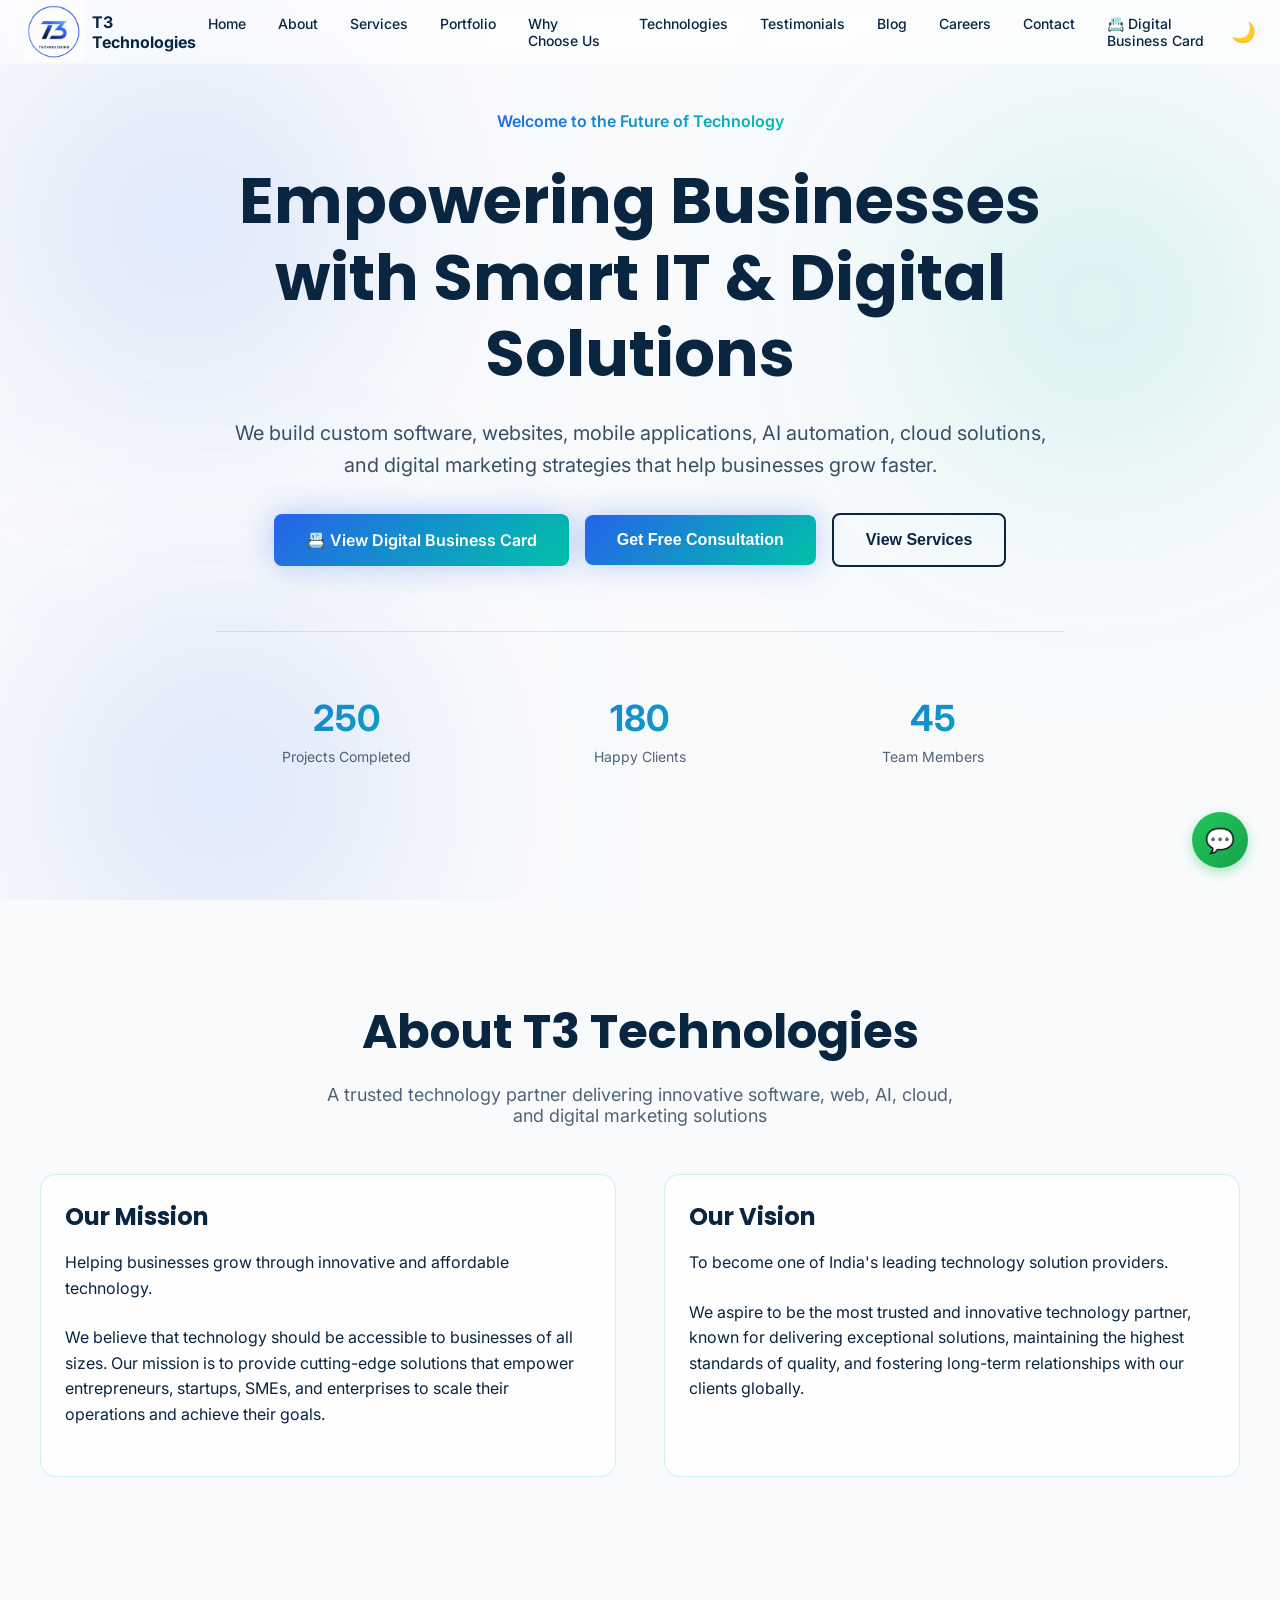
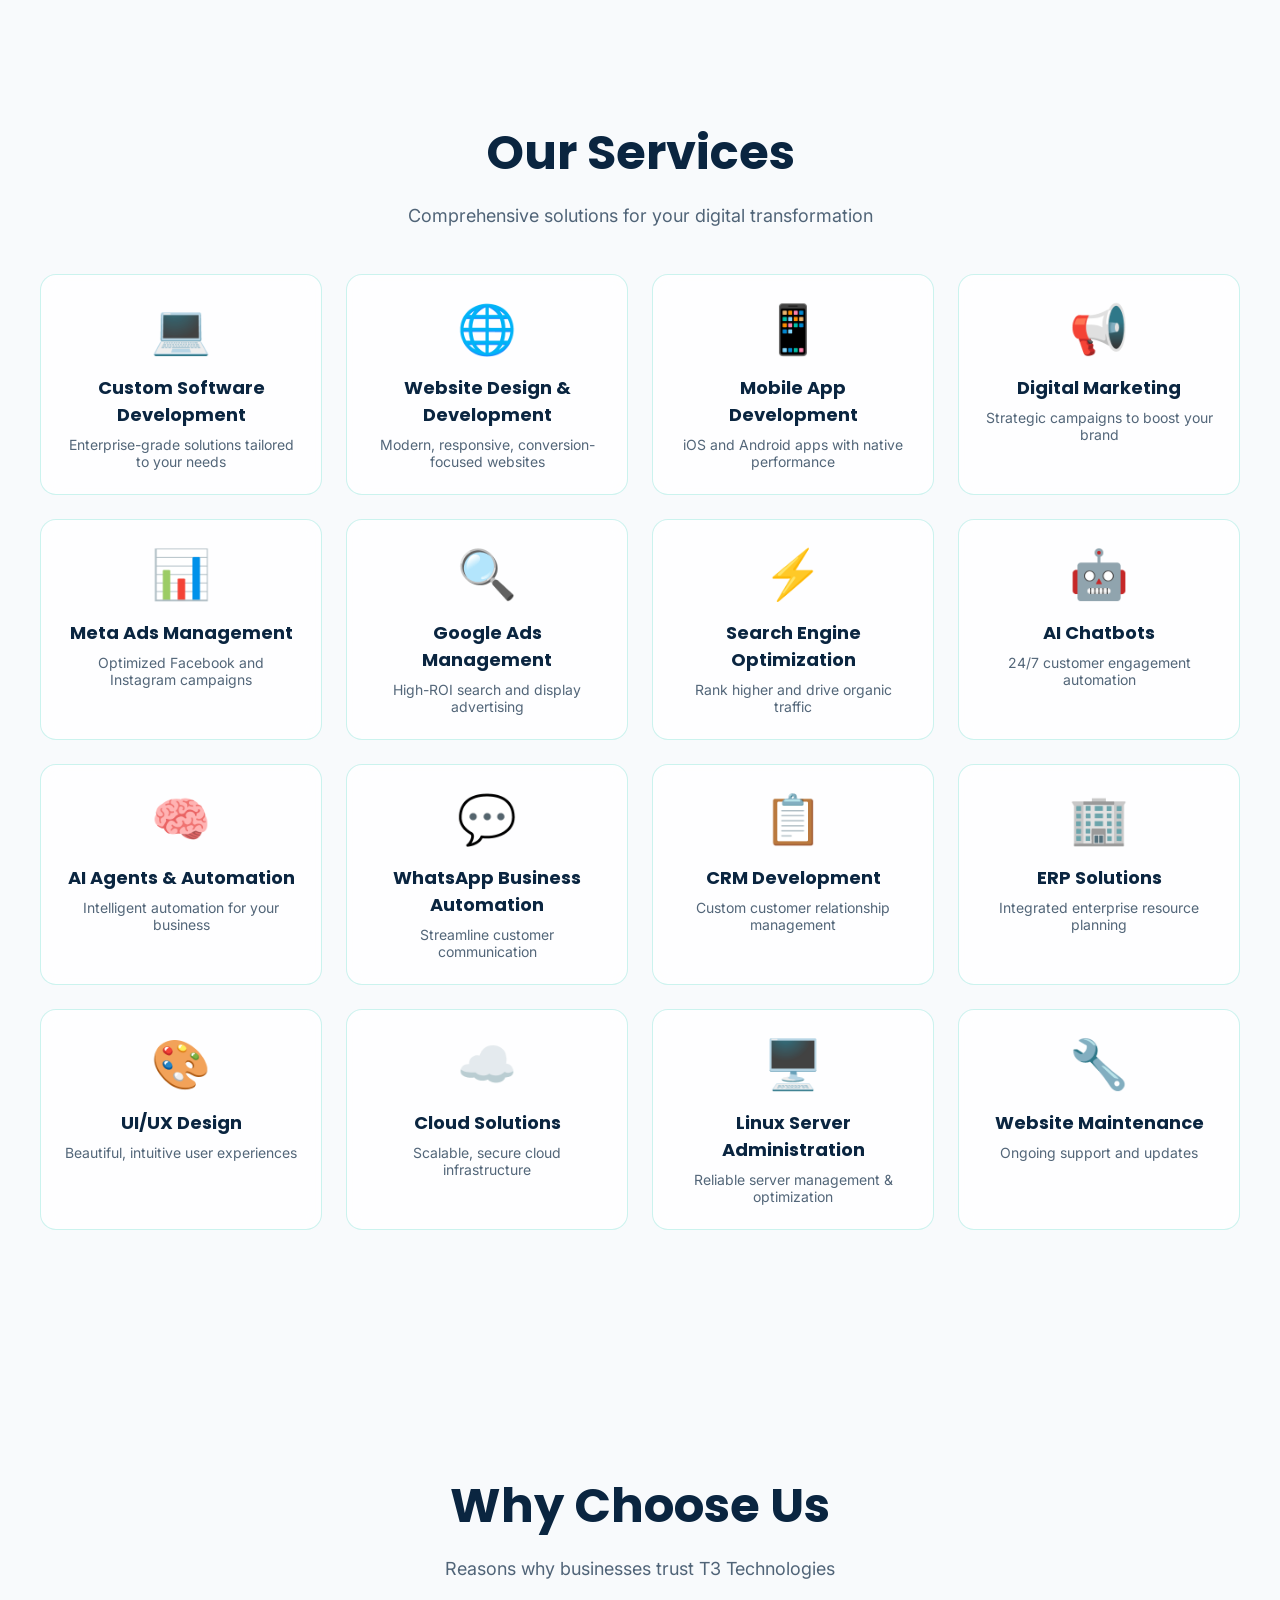
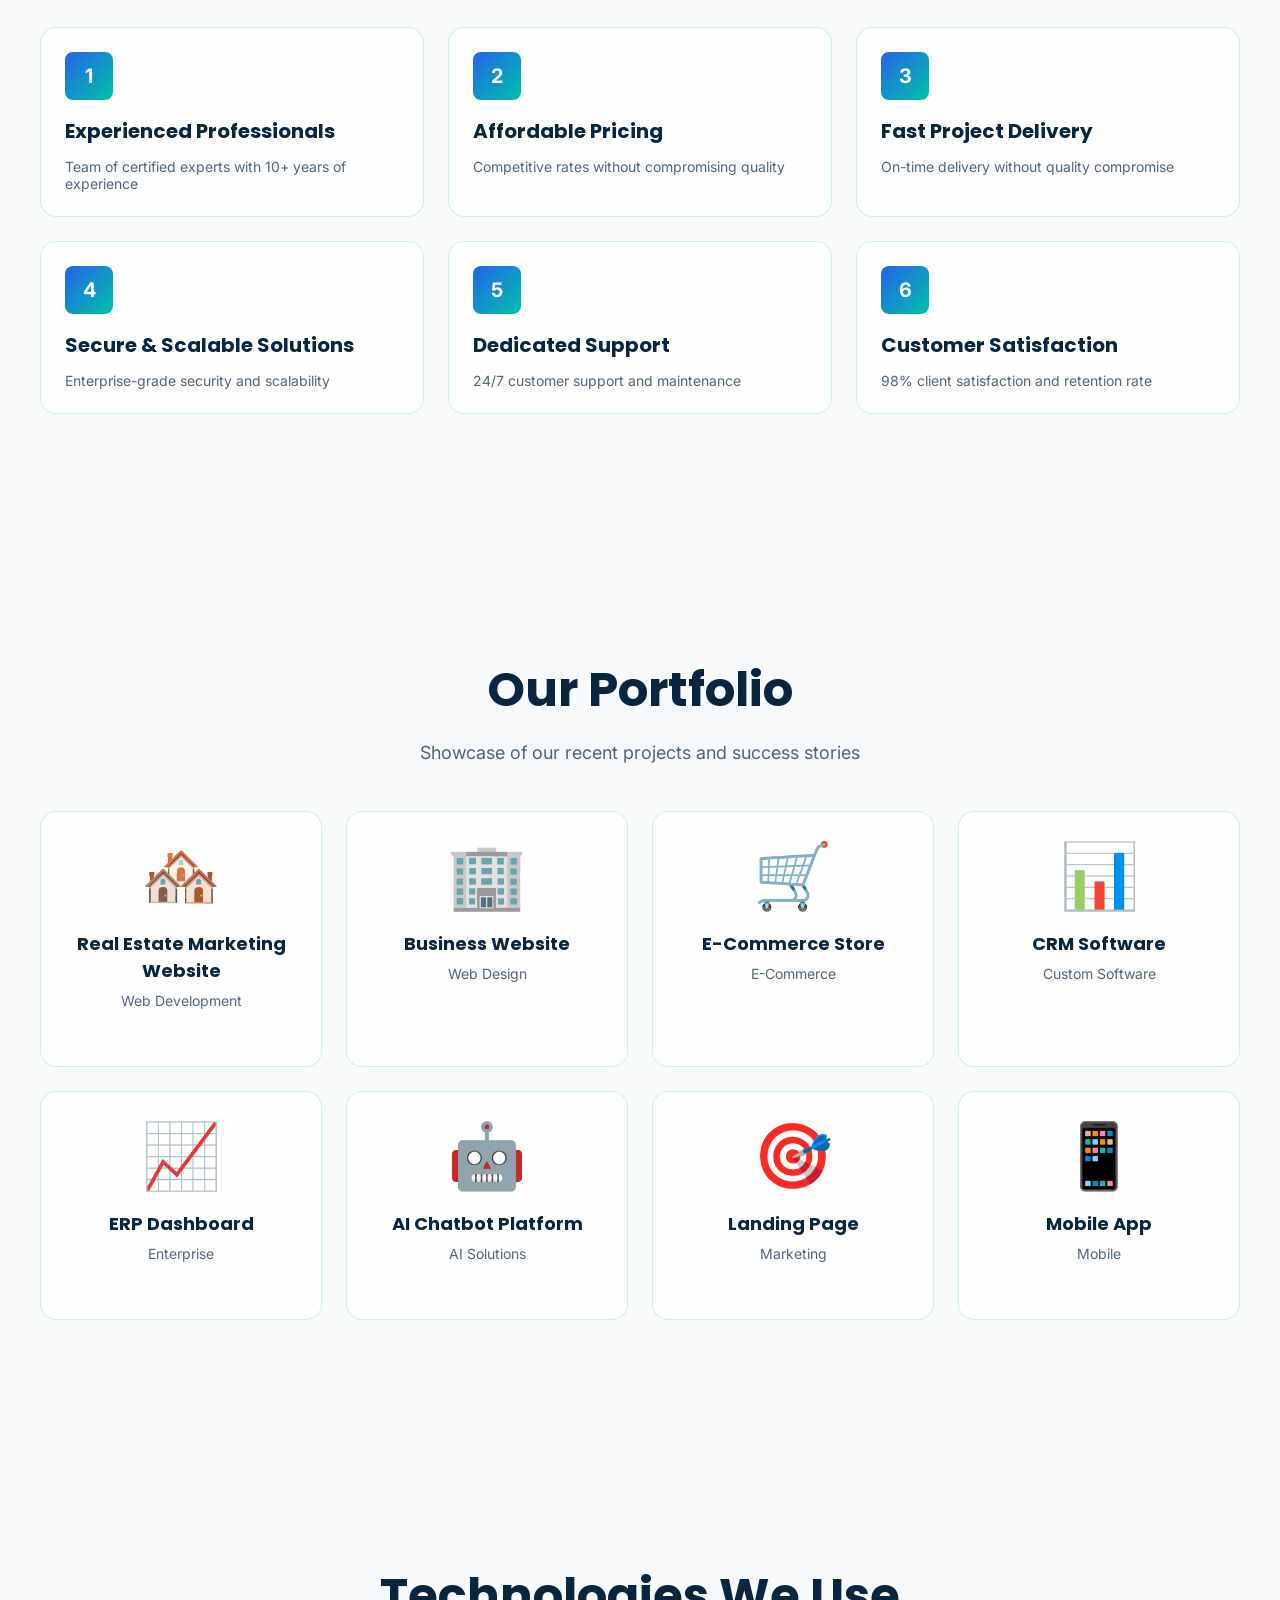
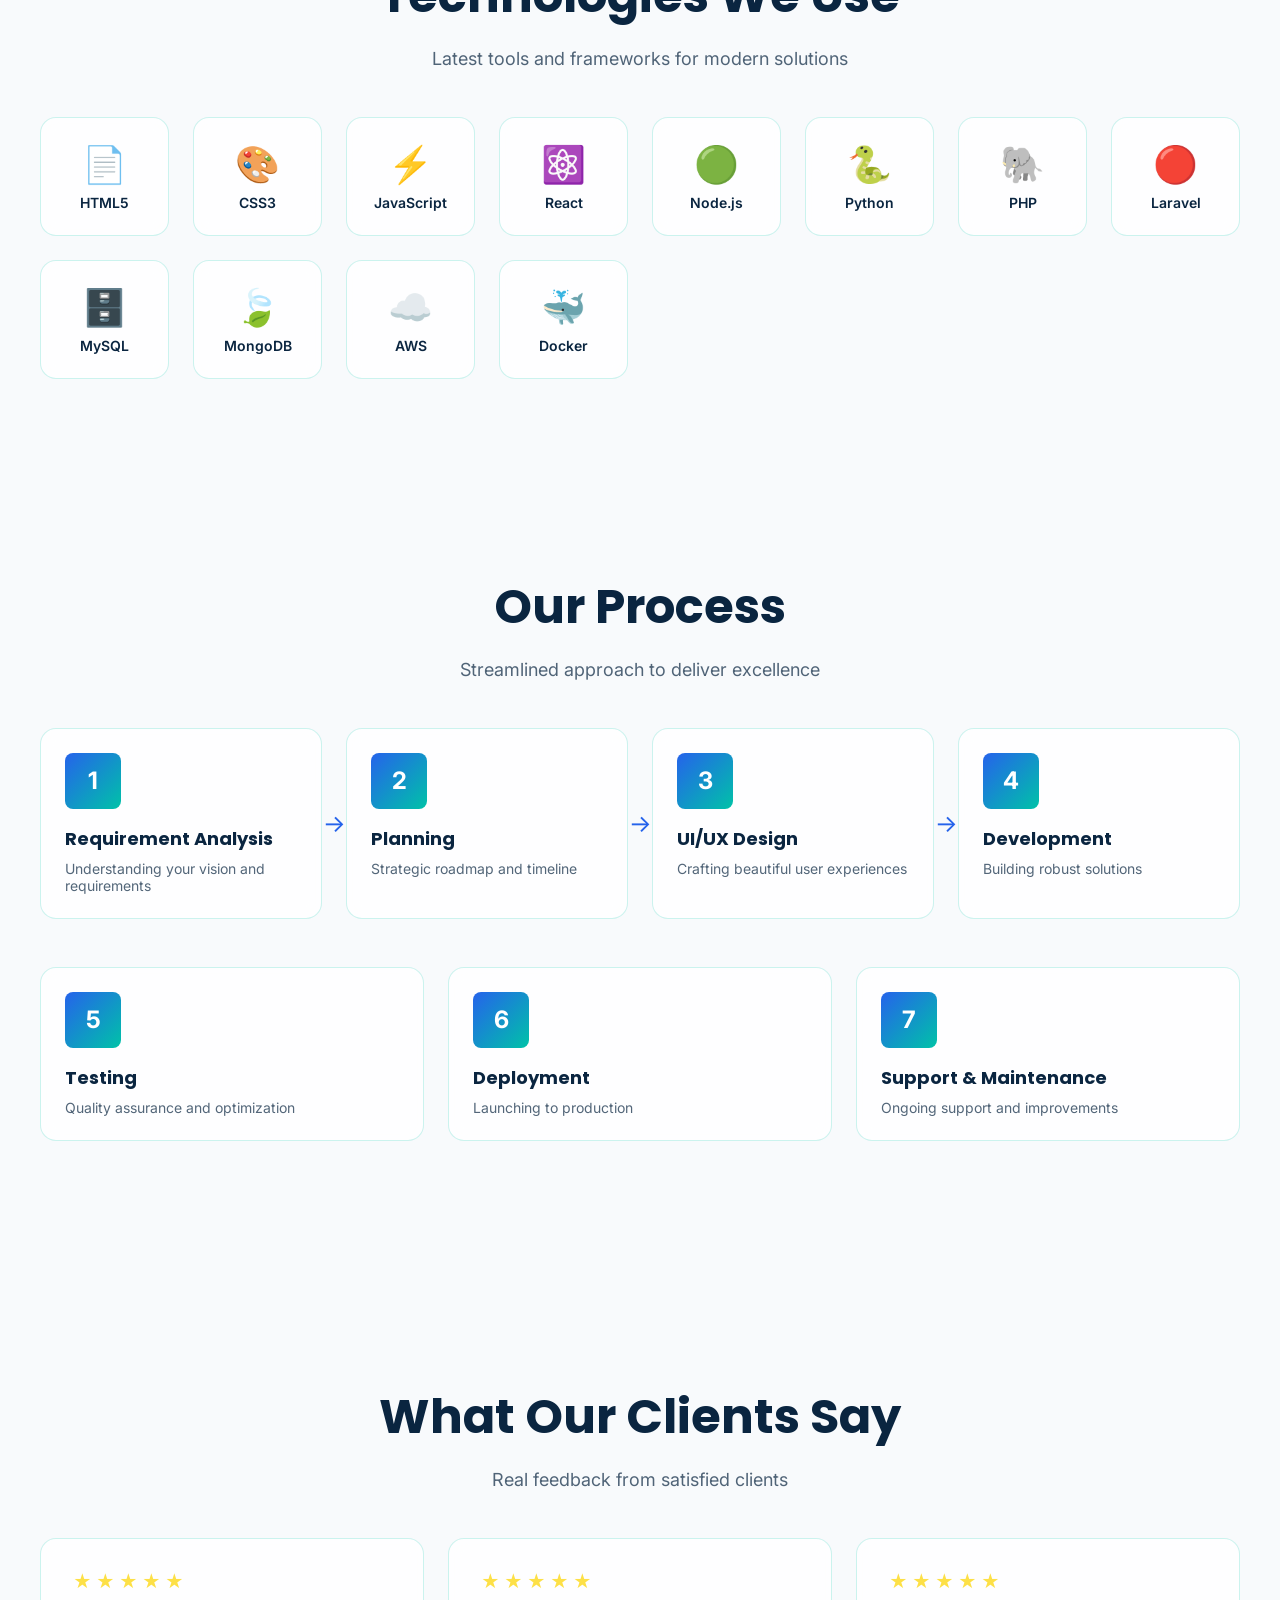
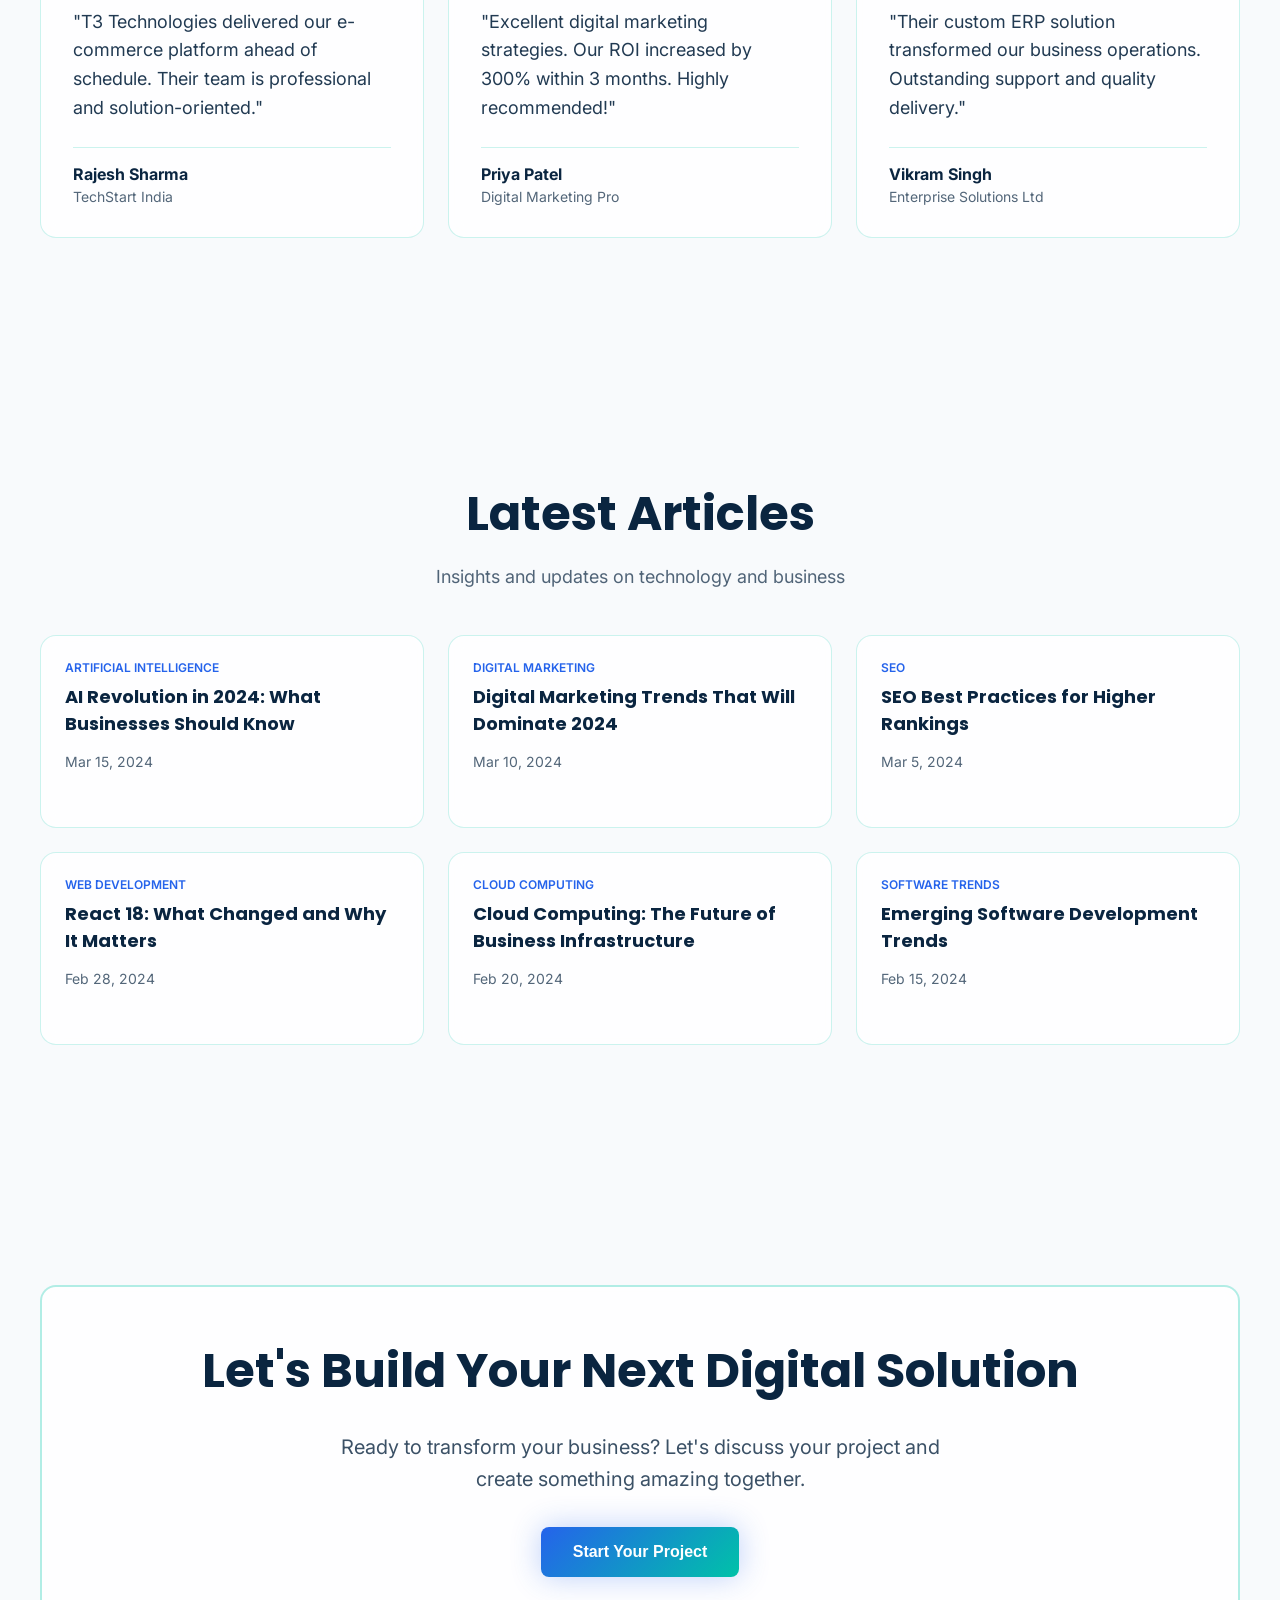
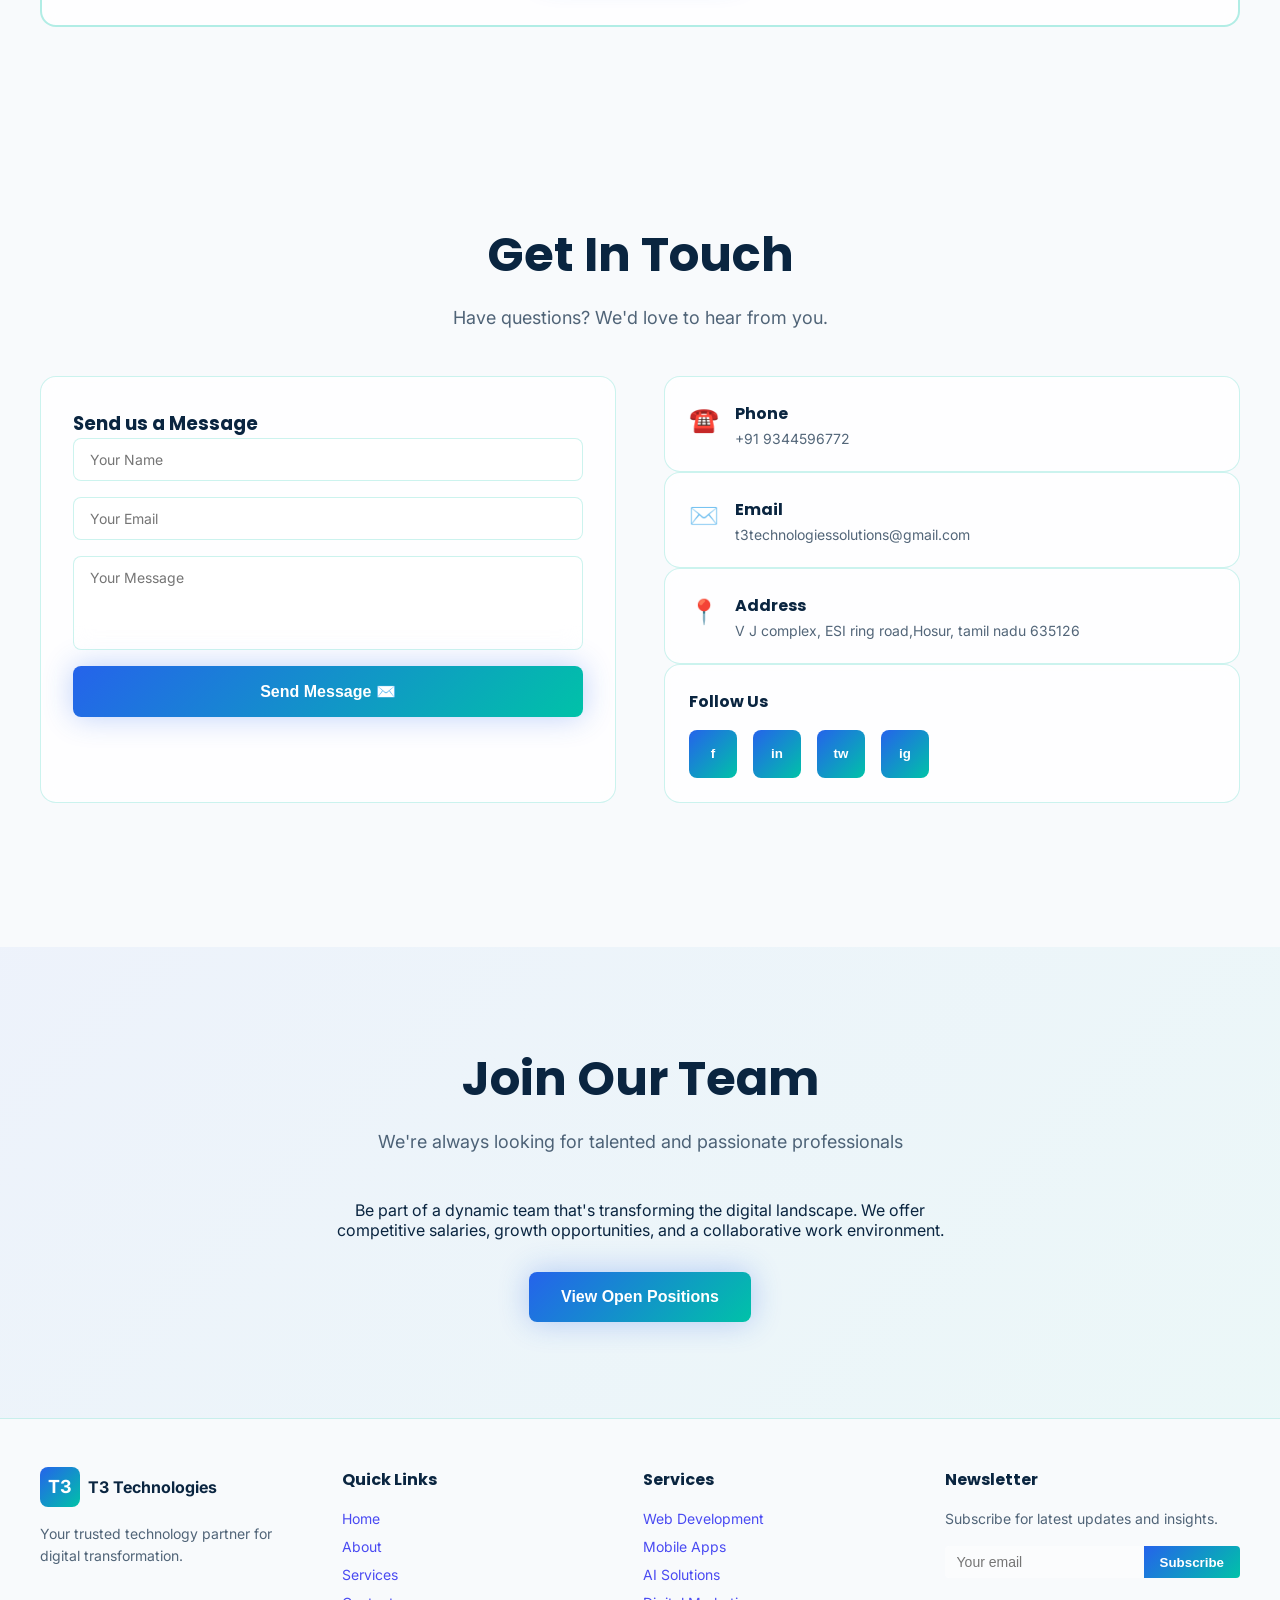
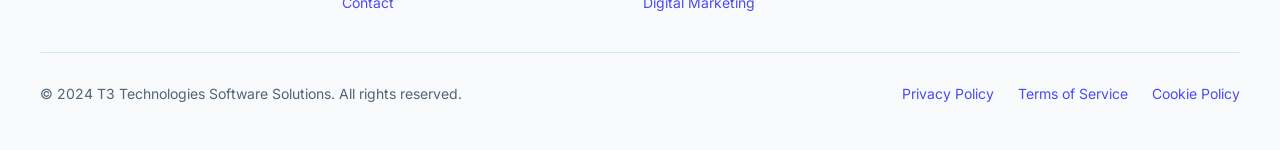
==== index.html @ 67cdfca0 "Update index.html" ====
<!DOCTYPE html>
<html lang="en">
<head>
    <meta charset="UTF-8">
    <meta name="viewport" content="width=device-width, initial-scale=1.0">
    <title>T3 Technologies - IT & Digital Solutions</title>
    <link rel="preconnect" href="https://fonts.googleapis.com">
    <link rel="preconnect" href="https://fonts.gstatic.com" crossorigin>
    <link href="https://fonts.googleapis.com/css2?family=Poppins:wght@600;700;800&family=Inter:wght@400;500;600&display=swap" rel="stylesheet">
    
    <style>
        * {
            margin: 0;
            padding: 0;
            box-sizing: border-box;
        }

        html {
            scroll-behavior: smooth;
        }

        body {
            font-family: 'Inter', sans-serif;
            background-color: #F8FAFC;
            color: #0A2540;
            transition: background-color 0.3s, color 0.3s;
        }

        body.dark-mode {
            background-color: #0F1419;
            color: #F8FAFC;
        }

        /* Typography */
        h1, h2, h3, h4, h5, h6 {
            font-family: 'Poppins', sans-serif;
            font-weight: 700;
        }

        /* Scrollbar */
        ::-webkit-scrollbar {
            width: 10px;
        }

        ::-webkit-scrollbar-track {
            background: transparent;
        }

        ::-webkit-scrollbar-thumb {
            background: linear-gradient(to bottom, #2563EB, #00C2A8);
            border-radius: 10px;
        }

        ::-webkit-scrollbar-thumb:hover {
            background: linear-gradient(to bottom, #1d4ed8, #00a892);
        }

        /* Scroll Progress Bar */
        #scrollProgress {
            position: fixed;
            top: 0;
            left: 0;
            height: 4px;
            background: linear-gradient(to right, #00C2A8, #2563EB, #00C2A8);
            width: 0%;
            z-index: 9999;
            transition: width 0.1s ease;
        }

        /* Navigation */
        nav {
            position: fixed;
            width: 100%;
            top: 0;
            z-index: 40;
            backdrop-filter: blur(10px);
            transition: all 0.3s ease;
        }

        body.dark-mode nav {
            background-color: rgba(15, 20, 25, 0.5);
        }

        nav.light-mode {
            background-color: rgba(255, 255, 255, 0.5);
        }

        .nav-container {
            max-width: 1280px;
            margin: 0 auto;
            padding: 0 1.5rem;
            display: flex;
            justify-content: space-between;
            align-items: center;
            height: 64px;
        }

        .nav-logo {
            display: flex;
            align-items: center;
            gap: 8px;
            font-weight: 700;
        }

        .logo-box {
            width: 40px;
            height: 40px;
            background: linear-gradient(135deg, #2563EB, #00C2A8);
            border-radius: 8px;
            display: flex;
            align-items: center;
            justify-content: center;
            color: white;
            font-weight: bold;
            font-size: 18px;
        }

        .nav-links {
            display: none;
            gap: 32px;
        }

        .nav-links a {
            font-size: 14px;
            font-weight: 500;
            text-decoration: none;
            color: inherit;
            cursor: pointer;
            transition: color 0.3s;
        }

        .nav-links a:hover {
            color: #2563EB;
        }

        @media (min-width: 1024px) {
            .nav-links {
                display: flex;
            }
        }

        .nav-icons {
            display: flex;
            align-items: center;
            gap: 16px;
        }

        .icon-btn {
            background: none;
            border: none;
            cursor: pointer;
            font-size: 20px;
            transition: transform 0.3s;
        }

        .icon-btn:hover {
            transform: scale(1.1);
        }

        .menu-btn {
            display: block;
            background: none;
            border: none;
            cursor: pointer;
            font-size: 24px;
        }

        @media (min-width: 1024px) {
            .menu-btn {
                display: none;
            }
        }

        .mobile-menu {
            display: none;
            position: fixed;
            top: 64px;
            left: 0;
            right: 0;
            background: inherit;
            backdrop-filter: blur(10px);
            border-top: 1px solid rgba(0, 194, 168, 0.2);
            padding: 16px 0;
            z-index: 39;
        }

        .mobile-menu.active {
            display: block;
        }

        .mobile-menu a {
            display: block;
            padding: 12px 24px;
            text-decoration: none;
            color: inherit;
            transition: background-color 0.3s;
            cursor: pointer;
        }

        .mobile-menu a:hover {
            background-color: rgba(37, 99, 235, 0.1);
        }

        /* Main Container */
        .container {
            max-width: 1280px;
            margin: 0 auto;
            padding: 0 1.5rem;
        }

        /* Section Styles */
        section {
            padding: 96px 16px;
            position: relative;
        }

        section h2 {
            font-size: 48px;
            margin-bottom: 16px;
            text-align: center;
        }

        @media (max-width: 768px) {
            section h2 {
                font-size: 36px;
            }
        }

        .section-subtitle {
            font-size: 18px;
            opacity: 0.7;
            max-width: 640px;
            margin: 0 auto 48px;
            text-align: center;
        }

        /* Hero Section */
        #hero {
            min-height: 100vh;
            display: flex;
            align-items: center;
            justify-content: center;
            padding-top: 64px;
            overflow: hidden;
        }

        .hero-content {
            position: relative;
            z-index: 10;
            text-align: center;
            max-width: 896px;
            margin: 0 auto;
        }

        .hero-badge {
            display: inline-block;
            padding: 8px 16px;
            background: linear-gradient(to right, #2563EB, #00C2A8);
            background-clip: text;
            -webkit-background-clip: text;
            -webkit-text-fill-color: transparent;
            font-weight: 600;
            margin-bottom: 24px;
        }

        .hero-content h1 {
            font-size: 64px;
            line-height: 1.2;
            margin-bottom: 24px;
        }

        @media (max-width: 768px) {
            .hero-content h1 {
                font-size: 48px;
            }
        }

        .hero-content p {
            font-size: 20px;
            opacity: 0.8;
            margin-bottom: 32px;
            line-height: 1.6;
        }

        .hero-buttons {
            display: flex;
            flex-direction: column;
            gap: 16px;
            justify-content: center;
            align-items: center;
            margin-bottom: 64px;
        }

        @media (min-width: 640px) {
            .hero-buttons {
                flex-direction: row;
            }
        }

        .btn {
            padding: 16px 32px;
            font-size: 16px;
            font-weight: 600;
            border: none;
            border-radius: 8px;
            cursor: pointer;
            transition: all 0.3s;
        }

        .btn-primary {
            background: linear-gradient(135deg, #2563EB, #00C2A8);
            color: white;
            box-shadow: 0 0 30px rgba(37, 99, 235, 0.3);
        }

        .btn-primary:hover {
            box-shadow: 0 0 50px rgba(37, 99, 235, 0.5);
            transform: scale(1.05);
        }

        .btn-secondary {
            background: transparent;
            color: inherit;
            border: 2px solid currentColor;
        }

        .btn-secondary:hover {
            background-color: rgba(37, 99, 235, 0.1);
            transform: scale(1.05);
        }

        /* Animated Background */
        .hero-background {
            position: absolute;
            inset: 0;
            overflow: hidden;
        }

        .blob {
            position: absolute;
            border-radius: 50%;
            filter: blur(120px);
            opacity: 0.2;
            mix-blend-mode: multiply;
            animation: blob 7s infinite;
        }

        @keyframes blob {
            0%, 100% {
                transform: translate(0, 0) scale(1);
            }
            33% {
                transform: translate(30px, -50px) scale(1.1);
            }
            66% {
                transform: translate(-20px, 20px) scale(0.9);
            }
        }

        .blob1 {
            width: 288px;
            height: 288px;
            background: #2563EB;
            top: 80px;
            left: 40px;
            animation-delay: 0s;
        }

        .blob2 {
            width: 288px;
            height: 288px;
            background: #00C2A8;
            top: 160px;
            right: 40px;
            animation-delay: 2s;
        }

        .blob3 {
            width: 288px;
            height: 288px;
            background: #2563EB;
            bottom: -32px;
            left: 80px;
            animation-delay: 4s;
        }

        /* Hero Stats */
        .hero-stats {
            display: grid;
            grid-template-columns: repeat(3, 1fr);
            gap: 32px;
            margin-top: 64px;
            padding-top: 64px;
            border-top: 1px solid rgba(0, 194, 168, 0.2);
            text-align: center;
        }

        .stat-item {
            text-align: center;
        }

        .stat-number {
            font-size: 36px;
            font-weight: 700;
            background: linear-gradient(135deg, #2563EB, #00C2A8);
            background-clip: text;
            -webkit-background-clip: text;
            -webkit-text-fill-color: transparent;
        }

        .stat-label {
            font-size: 14px;
            opacity: 0.7;
            margin-top: 8px;
        }

        /* Cards */
        .card {
            backdrop-filter: blur(10px);
            background-color: rgba(255, 255, 255, 0.8);
            border: 1px solid rgba(0, 194, 168, 0.2);
            border-radius: 16px;
            padding: 24px;
            transition: all 0.3s;
        }

        body.dark-mode .card {
            background-color: rgba(37, 99, 235, 0.1);
        }

        .card:hover {
            transform: scale(1.05);
            box-shadow: 0 20px 40px rgba(37, 99, 235, 0.2);
        }

        /* Grid Layouts */
        .grid-2 {
            display: grid;
            grid-template-columns: 1fr;
            gap: 48px;
            margin-bottom: 48px;
        }

        @media (min-width: 768px) {
            .grid-2 {
                grid-template-columns: repeat(2, 1fr);
            }
        }

        .grid-3 {
            display: grid;
            grid-template-columns: 1fr;
            gap: 24px;
            margin-bottom: 48px;
        }

        @media (min-width: 768px) {
            .grid-3 {
                grid-template-columns: repeat(2, 1fr);
            }
        }

        @media (min-width: 1024px) {
            .grid-3 {
                grid-template-columns: repeat(3, 1fr);
            }
        }

        .grid-4 {
            display: grid;
            grid-template-columns: 1fr;
            gap: 24px;
            margin-bottom: 48px;
        }

        @media (min-width: 768px) {
            .grid-4 {
                grid-template-columns: repeat(2, 1fr);
            }
        }

        @media (min-width: 1024px) {
            .grid-4 {
                grid-template-columns: repeat(4, 1fr);
            }
        }

        /* About Section */
        .mission-card h3,
        .vision-card h3 {
            font-size: 24px;
            margin-bottom: 16px;
        }

        .mission-card p,
        .vision-card p {
            line-height: 1.6;
            margin-bottom: 24px;
        }

        /* Service Cards */
        .service-card {
            text-align: center;
        }

        .service-icon {
            font-size: 48px;
            margin-bottom: 16px;
        }

        .service-card h3 {
            font-size: 18px;
            margin-bottom: 8px;
        }

        .service-card p {
            font-size: 14px;
            opacity: 0.7;
        }

        /* Why Choose Section */
        .why-card {
            text-align: left;
        }

        .why-number {
            width: 48px;
            height: 48px;
            background: linear-gradient(135deg, #2563EB, #00C2A8);
            border-radius: 8px;
            display: flex;
            align-items: center;
            justify-content: center;
            color: white;
            font-weight: bold;
            font-size: 20px;
            margin-bottom: 16px;
        }

        .why-card h3 {
            font-size: 20px;
            margin-bottom: 12px;
        }

        .why-card p {
            opacity: 0.7;
            font-size: 14px;
        }

        /* Portfolio Cards */
        .portfolio-card {
            text-align: center;
            position: relative;
        }

        .portfolio-image {
            font-size: 64px;
            margin-bottom: 16px;
            text-align: center;
        }

        .portfolio-card h3 {
            font-size: 18px;
            margin-bottom: 8px;
        }

        .portfolio-card p {
            font-size: 14px;
            opacity: 0.7;
            margin-bottom: 16px;
        }

        .portfolio-link {
            display: flex;
            align-items: center;
            gap: 8px;
            justify-content: center;
            color: #2563EB;
            opacity: 0;
            transition: opacity 0.3s;
            font-size: 14px;
        }

        .portfolio-card:hover .portfolio-link {
            opacity: 1;
        }

        /* Tech Cards */
        .tech-card {
            text-align: center;
        }

        .tech-icon {
            font-size: 36px;
            margin-bottom: 8px;
        }

        .tech-card p {
            font-weight: 600;
            font-size: 14px;
        }

        /* Process Section */
        .process-step {
            position: relative;
        }

        .step-number {
            width: 56px;
            height: 56px;
            background: linear-gradient(135deg, #2563EB, #00C2A8);
            border-radius: 8px;
            display: flex;
            align-items: center;
            justify-content: center;
            color: white;
            font-size: 24px;
            font-weight: bold;
            margin-bottom: 16px;
        }

        .process-step h3 {
            font-size: 18px;
            margin-bottom: 8px;
        }

        .process-step p {
            font-size: 14px;
            opacity: 0.7;
        }

        .process-arrow {
            display: none;
            position: absolute;
            right: -24px;
            top: 50%;
            transform: translateY(-50%);
            color: #2563EB;
            font-size: 24px;
        }

        @media (min-width: 1024px) {
            .process-arrow {
                display: block;
            }

            .grid-4.process-grid > :last-child .process-arrow {
                display: none;
            }
        }

        /* Testimonials */
        .testimonial-card {
            padding: 32px;
        }

        .stars {
            display: flex;
            gap: 4px;
            margin-bottom: 16px;
        }

        .star {
            color: #FDE047;
            font-size: 18px;
        }

        .testimonial-text {
            font-size: 18px;
            margin-bottom: 24px;
            opacity: 0.9;
            line-height: 1.6;
        }

        .testimonial-author {
            border-top: 1px solid rgba(0, 194, 168, 0.2);
            padding-top: 16px;
        }

        .testimonial-name {
            font-weight: bold;
            margin-bottom: 4px;
        }

        .testimonial-company {
            font-size: 14px;
            opacity: 0.7;
        }

        /* Blog Section */
        .blog-card {
            padding: 24px;
            cursor: pointer;
        }

        .blog-category {
            font-size: 12px;
            color: #2563EB;
            font-weight: 600;
            margin-bottom: 8px;
        }

        .blog-card h3 {
            font-size: 18px;
            margin-bottom: 16px;
            transition: color 0.3s;
        }

        .blog-card:hover h3 {
            color: #2563EB;
        }

        .blog-date {
            font-size: 14px;
            opacity: 0.7;
            margin-bottom: 16px;
        }

        .blog-link {
            display: flex;
            align-items: center;
            gap: 8px;
            color: #2563EB;
            opacity: 0;
            transition: opacity 0.3s;
            font-size: 14px;
        }

        .blog-card:hover .blog-link {
            opacity: 1;
        }

        /* CTA Section */
        .cta-card {
            padding: 48px;
            border: 2px solid rgba(0, 194, 168, 0.3);
            text-align: center;
        }

        .cta-card h2 {
            font-size: 48px;
            margin-bottom: 24px;
        }

        .cta-card p {
            font-size: 20px;
            opacity: 0.8;
            max-width: 640px;
            margin: 0 auto 32px;
            line-height: 1.6;
        }

        /* Contact Section */
        .contact-grid {
            display: grid;
            grid-template-columns: 1fr;
            gap: 48px;
            margin-bottom: 48px;
        }

        @media (min-width: 768px) {
            .contact-grid {
                grid-template-columns: repeat(2, 1fr);
            }
        }

        .contact-form {
            display: flex;
            flex-direction: column;
            gap: 16px;
        }

        .form-group {
            display: flex;
            flex-direction: column;
        }

        .form-group label {
            display: none;
        }

        .form-group input,
        .form-group textarea {
            padding: 12px 16px;
            border: none;
            border-radius: 8px;
            backdrop-filter: blur(10px);
            background-color: rgba(255, 255, 255, 0.5);
            border: 1px solid rgba(0, 194, 168, 0.2);
            font-family: 'Inter', sans-serif;
            font-size: 14px;
            transition: all 0.3s;
            color: inherit;
        }

        body.dark-mode .form-group input,
        body.dark-mode .form-group textarea {
            background-color: rgba(30, 30, 30, 0.5);
        }

        .form-group input:focus,
        .form-group textarea:focus {
            outline: none;
            ring: 2px solid #2563EB;
            box-shadow: 0 0 0 3px rgba(37, 99, 235, 0.2);
        }

        .form-group textarea {
            resize: none;
        }

        .contact-info-item {
            display: flex;
            gap: 16px;
            padding: 24px;
        }

        .contact-icon {
            font-size: 24px;
            color: #2563EB;
            margin-top: 4px;
            flex-shrink: 0;
        }

        .contact-info-item h4 {
            font-size: 16px;
            margin-bottom: 4px;
        }

        .contact-info-item p {
            font-size: 14px;
            opacity: 0.7;
        }

        .social-links {
            display: flex;
            gap: 16px;
        }

        .social-btn {
            width: 48px;
            height: 48px;
            background: linear-gradient(135deg, #2563EB, #00C2A8);
            border: none;
            border-radius: 8px;
            color: white;
            cursor: pointer;
            font-weight: bold;
            transition: transform 0.3s;
        }

        .social-btn:hover {
            transform: scale(1.1);
        }

        /* Footer */
        footer {
            border-top: 1px solid rgba(0, 194, 168, 0.2);
            padding: 48px 16px;
        }

        .footer-content {
            max-width: 1280px;
            margin: 0 auto;
            padding: 0 1.5rem;
        }

        .footer-grid {
            display: grid;
            grid-template-columns: 1fr;
            gap: 32px;
            margin-bottom: 32px;
        }

        @media (min-width: 768px) {
            .footer-grid {
                grid-template-columns: repeat(4, 1fr);
            }
        }

        .footer-section h4 {
            font-size: 16px;
            margin-bottom: 16px;
        }

        .footer-section p {
            font-size: 14px;
            opacity: 0.7;
            line-height: 1.6;
            margin-bottom: 16px;
        }

        .footer-links {
            list-style: none;
        }

        .footer-links li {
            margin-bottom: 8px;
        }

        .footer-links a {
            font-size: 14px;
            opacity: 0.7;
            text-decoration: none;
            transition: color 0.3s;
        }

        .footer-links a:hover {
            color: #2563EB;
            opacity: 1;
        }

        .newsletter-form {
            display: flex;
            gap: 0;
        }

        .newsletter-form input {
            flex: 1;
            padding: 8px 12px;
            border: none;
            border-radius: 4px 0 0 4px;
            font-size: 14px;
            background-color: rgba(255, 255, 255, 0.5);
        }

        body.dark-mode .newsletter-form input {
            background-color: rgba(30, 30, 30, 0.5);
        }

        .newsletter-form button {
            padding: 8px 16px;
            background: linear-gradient(135deg, #2563EB, #00C2A8);
            color: white;
            border: none;
            border-radius: 0 4px 4px 0;
            cursor: pointer;
            font-weight: 600;
            transition: box-shadow 0.3s;
        }

        .newsletter-form button:hover {
            box-shadow: 0 0 20px rgba(37, 99, 235, 0.4);
        }

        .footer-bottom {
            border-top: 1px solid rgba(0, 194, 168, 0.2);
            padding-top: 32px;
            display: flex;
            flex-direction: column;
            gap: 16px;
        }

        @media (min-width: 768px) {
            .footer-bottom {
                flex-direction: row;
                justify-content: space-between;
                align-items: center;
            }
        }

        .footer-bottom p {
            font-size: 14px;
            opacity: 0.7;
        }

        .footer-links-bottom {
            display: flex;
            gap: 24px;
        }

        .footer-links-bottom a {
            font-size: 14px;
            opacity: 0.7;
            text-decoration: none;
            transition: color 0.3s;
        }

        .footer-links-bottom a:hover {
            color: #2563EB;
            opacity: 1;
        }

        /* Floating Buttons */
        .whatsapp-btn {
            position: fixed;
            bottom: 32px;
            right: 32px;
            width: 56px;
            height: 56px;
            background: linear-gradient(135deg, #22C55E, #16A34A);
            border: none;
            border-radius: 50%;
            color: white;
            font-size: 24px;
            cursor: pointer;
            box-shadow: 0 4px 12px rgba(34, 197, 94, 0.4);
            display: flex;
            align-items: center;
            justify-content: center;
            transition: transform 0.3s;
            z-index: 30;
            text-decoration: none;
        }

        .whatsapp-btn:hover {
            transform: scale(1.1);
        }

        .scroll-top-btn {
            position: fixed;
            bottom: 128px;
            right: 32px;
            width: 48px;
            height: 48px;
            background: linear-gradient(135deg, #2563EB, #00C2A8);
            border: none;
            border-radius: 50%;
            color: white;
            font-size: 20px;
            cursor: pointer;
            box-shadow: 0 4px 12px rgba(37, 99, 235, 0.4);
            display: none;
            align-items: center;
            justify-content: center;
            transition: all 0.3s;
            z-index: 30;
        }

        .scroll-top-btn.show {
            display: flex;
        }

        .scroll-top-btn:hover {
            transform: scale(1.1);
        }

        @media (max-width: 640px) {
            .whatsapp-btn,
            .scroll-top-btn {
                bottom: 24px;
                right: 24px;
                width: 48px;
                height: 48px;
                font-size: 20px;
            }

            .scroll-top-btn {
                bottom: 96px;
            }
        }

        /* Responsive */
        @media (max-width: 768px) {
            section {
                padding: 64px 16px;
            }

            .cta-card {
                padding: 32px 16px;
            }

            .cta-card h2 {
                font-size: 32px;
            }

            .cta-card p {
                font-size: 16px;
            }

            .logo-box + span {
                display: none;
            }
        }
    </style>
</head>
<body>
    <!-- Scroll Progress Bar -->
    <div id="scrollProgress"></div>

    <!-- Navigation -->
    <nav id="navbar">
        <div class="nav-container">
            <div class="nav-logo">

<img src="t3.jpeg" alt="T3 Technologies Logo" style="width:60px; height:auto;">

                <span id="logo-text">T3 Technologies</span>
            </div>

            <!-- Desktop Menu -->
            <div class="nav-links" id="navLinks">
                <a onclick="scrollToSection('hero')">Home</a>
                <a onclick="scrollToSection('about')">About</a>
                <a onclick="scrollToSection('services')">Services</a>
                <a onclick="scrollToSection('portfolio')">Portfolio</a>
                <a onclick="scrollToSection('why')">Why Choose Us</a>
                <a onclick="scrollToSection('technologies')">Technologies</a>
                <a onclick="scrollToSection('testimonials')">Testimonials</a>
                <a onclick="scrollToSection('blog')">Blog</a>
                <a onclick="scrollToSection('careers')">Careers</a>
                <a onclick="scrollToSection('contact')">Contact</a>
              <a href="Digital Card.html">
    📇 Digital Business Card
</a>
            </div>

            <div class="nav-icons">
                <button class="icon-btn" id="themeToggle" title="Toggle Dark Mode">🌙</button>
                <button class="menu-btn" id="menuBtn" onclick="toggleMobileMenu()">☰</button>
            </div>
        </div>

        <!-- Mobile Menu -->
        <div class="mobile-menu" id="mobileMenu">
            <a onclick="scrollToSection('hero')">Home</a>
            <a onclick="scrollToSection('about')">About</a>
            <a onclick="scrollToSection('services')">Services</a>
            <a onclick="scrollToSection('portfolio')">Portfolio</a>
            <a onclick="scrollToSection('why')">Why Choose Us</a>
            <a onclick="scrollToSection('technologies')">Technologies</a>
            <a onclick="scrollToSection('testimonials')">Testimonials</a>
            <a onclick="scrollToSection('blog')">Blog</a>
            <a onclick="scrollToSection('careers')">Careers</a>
            <a onclick="scrollToSection('contact')">Contact</a>

              <a href="Digital Card.html">
    📇 Digital Business Card
</a>
        </div>
    </nav>

    <!-- Hero Section -->
    <section id="hero">
        <div class="hero-background">
            <div class="blob blob1"></div>
            <div class="blob blob2"></div>
            <div class="blob blob3"></div>
        </div>

        <div class="container hero-content">
            <div class="hero-badge">Welcome to the Future of Technology</div>
            <h1>Empowering Businesses with Smart IT & Digital Solutions</h1>
            <p>We build custom software, websites, mobile applications, AI automation, cloud solutions, and digital marketing strategies that help businesses grow faster.</p>

            <div class="hero-buttons">
                <a href="https://thiruppathitpra.github.io/T3-technologies/t3-digital-business-card.html/"
   target="_blank"
   class="btn btn-primary"
   style="text-decoration:none;">
    📇 View Digital Business Card
</a>
                <button class="btn btn-primary">Get Free Consultation</button>
                <button class="btn btn-secondary" onclick="scrollToSection('services')">View Services</button>
            </div>

            <div class="hero-stats">
                <div class="stat-item">
                    <div class="stat-number" id="projectCount">250</div>
                    <div class="stat-label">Projects Completed</div>
                </div>
                <div class="stat-item">
                    <div class="stat-number" id="clientCount">180</div>
                    <div class="stat-label">Happy Clients</div>
                </div>
                <div class="stat-item">
                    <div class="stat-number" id="teamCount">45</div>
                    <div class="stat-label">Team Members</div>
                </div>
            </div>
        </div>
    </section>

    <!-- About Section -->
    <section id="about">
        <div class="container">
            <h2>About T3 Technologies</h2>
            <p class="section-subtitle">A trusted technology partner delivering innovative software, web, AI, cloud, and digital marketing solutions</p>

            <div class="grid-2">
                <div class="card mission-card">
                    <h3>Our Mission</h3>
                    <p>Helping businesses grow through innovative and affordable technology.</p>
                    <p>We believe that technology should be accessible to businesses of all sizes. Our mission is to provide cutting-edge solutions that empower entrepreneurs, startups, SMEs, and enterprises to scale their operations and achieve their goals.</p>
                </div>

                <div class="card mission-card">
                    <h3>Our Vision</h3>
                    <p>To become one of India's leading technology solution providers.</p>
                    <p>We aspire to be the most trusted and innovative technology partner, known for delivering exceptional solutions, maintaining the highest standards of quality, and fostering long-term relationships with our clients globally.</p>
                </div>
            </div>
        </div>
    </section>

    <!-- Services Section -->
    <section id="services">
        <div class="container">
            <h2>Our Services</h2>
            <p class="section-subtitle">Comprehensive solutions for your digital transformation</p>

            <div class="grid-4">
                <div class="card service-card">
                    <div class="service-icon">💻</div>
                    <h3>Custom Software Development</h3>
                    <p>Enterprise-grade solutions tailored to your needs</p>
                </div>
                <div class="card service-card">
                    <div class="service-icon">🌐</div>
                    <h3>Website Design & Development</h3>
                    <p>Modern, responsive, conversion-focused websites</p>
                </div>
                <div class="card service-card">
                    <div class="service-icon">📱</div>
                    <h3>Mobile App Development</h3>
                    <p>iOS and Android apps with native performance</p>
                </div>
                <div class="card service-card">
                    <div class="service-icon">📢</div>
                    <h3>Digital Marketing</h3>
                    <p>Strategic campaigns to boost your brand</p>
                </div>
                <div class="card service-card">
                    <div class="service-icon">📊</div>
                    <h3>Meta Ads Management</h3>
                    <p>Optimized Facebook and Instagram campaigns</p>
                </div>
                <div class="card service-card">
                    <div class="service-icon">🔍</div>
                    <h3>Google Ads Management</h3>
                    <p>High-ROI search and display advertising</p>
                </div>
                <div class="card service-card">
                    <div class="service-icon">⚡</div>
                    <h3>Search Engine Optimization</h3>
                    <p>Rank higher and drive organic traffic</p>
                </div>
                <div class="card service-card">
                    <div class="service-icon">🤖</div>
                    <h3>AI Chatbots</h3>
                    <p>24/7 customer engagement automation</p>
                </div>
                <div class="card service-card">
                    <div class="service-icon">🧠</div>
                    <h3>AI Agents & Automation</h3>
                    <p>Intelligent automation for your business</p>
                </div>
                <div class="card service-card">
                    <div class="service-icon">💬</div>
                    <h3>WhatsApp Business Automation</h3>
                    <p>Streamline customer communication</p>
                </div>
                <div class="card service-card">
                    <div class="service-icon">📋</div>
                    <h3>CRM Development</h3>
                    <p>Custom customer relationship management</p>
                </div>
                <div class="card service-card">
                    <div class="service-icon">🏢</div>
                    <h3>ERP Solutions</h3>
                    <p>Integrated enterprise resource planning</p>
                </div>
                <div class="card service-card">
                    <div class="service-icon">🎨</div>
                    <h3>UI/UX Design</h3>
                    <p>Beautiful, intuitive user experiences</p>
                </div>
                <div class="card service-card">
                    <div class="service-icon">☁️</div>
                    <h3>Cloud Solutions</h3>
                    <p>Scalable, secure cloud infrastructure</p>
                </div>
                <div class="card service-card">
                    <div class="service-icon">🖥️</div>
                    <h3>Linux Server Administration</h3>
                    <p>Reliable server management & optimization</p>
                </div>
                <div class="card service-card">
                    <div class="service-icon">🔧</div>
                    <h3>Website Maintenance</h3>
                    <p>Ongoing support and updates</p>
                </div>
            </div>
        </div>
    </section>

    <!-- Why Choose Us Section -->
    <section id="why">
        <div class="container">
            <h2>Why Choose Us</h2>
            <p class="section-subtitle">Reasons why businesses trust T3 Technologies</p>

            <div class="grid-3">
                <div class="card why-card">
                    <div class="why-number">1</div>
                    <h3>Experienced Professionals</h3>
                    <p>Team of certified experts with 10+ years of experience</p>
                </div>
                <div class="card why-card">
                    <div class="why-number">2</div>
                    <h3>Affordable Pricing</h3>
                    <p>Competitive rates without compromising quality</p>
                </div>
                <div class="card why-card">
                    <div class="why-number">3</div>
                    <h3>Fast Project Delivery</h3>
                    <p>On-time delivery without quality compromise</p>
                </div>
                <div class="card why-card">
                    <div class="why-number">4</div>
                    <h3>Secure & Scalable Solutions</h3>
                    <p>Enterprise-grade security and scalability</p>
                </div>
                <div class="card why-card">
                    <div class="why-number">5</div>
                    <h3>Dedicated Support</h3>
                    <p>24/7 customer support and maintenance</p>
                </div>
                <div class="card why-card">
                    <div class="why-number">6</div>
                    <h3>Customer Satisfaction</h3>
                    <p>98% client satisfaction and retention rate</p>
                </div>
            </div>
        </div>
    </section>

    <!-- Portfolio Section -->
    <section id="portfolio">
        <div class="container">
            <h2>Our Portfolio</h2>
            <p class="section-subtitle">Showcase of our recent projects and success stories</p>

            <div class="grid-4">
                <div class="card portfolio-card">
                    <div class="portfolio-image">🏘️</div>
                    <h3>Real Estate Marketing Website</h3>
                    <p>Web Development</p>
                    <div class="portfolio-link">View Project →</div>
                </div>
                <div class="card portfolio-card">
                    <div class="portfolio-image">🏢</div>
                    <h3>Business Website</h3>
                    <p>Web Design</p>
                    <div class="portfolio-link">View Project →</div>
                </div>
                <div class="card portfolio-card">
                    <div class="portfolio-image">🛒</div>
                    <h3>E-Commerce Store</h3>
                    <p>E-Commerce</p>
                    <div class="portfolio-link">View Project →</div>
                </div>
                <div class="card portfolio-card">
                    <div class="portfolio-image">📊</div>
                    <h3>CRM Software</h3>
                    <p>Custom Software</p>
                    <div class="portfolio-link">View Project →</div>
                </div>
                <div class="card portfolio-card">
                    <div class="portfolio-image">📈</div>
                    <h3>ERP Dashboard</h3>
                    <p>Enterprise</p>
                    <div class="portfolio-link">View Project →</div>
                </div>
                <div class="card portfolio-card">
                    <div class="portfolio-image">🤖</div>
                    <h3>AI Chatbot Platform</h3>
                    <p>AI Solutions</p>
                    <div class="portfolio-link">View Project →</div>
                </div>
                <div class="card portfolio-card">
                    <div class="portfolio-image">🎯</div>
                    <h3>Landing Page</h3>
                    <p>Marketing</p>
                    <div class="portfolio-link">View Project →</div>
                </div>
                <div class="card portfolio-card">
                    <div class="portfolio-image">📱</div>
                    <h3>Mobile App</h3>
                    <p>Mobile</p>
                    <div class="portfolio-link">View Project →</div>
                </div>
            </div>
        </div>
    </section>

    <!-- Technologies Section -->
    <section id="technologies">
        <div class="container">
            <h2>Technologies We Use</h2>
            <p class="section-subtitle">Latest tools and frameworks for modern solutions</p>

            <div style="display: grid; grid-template-columns: repeat(auto-fit, minmax(120px, 1fr)); gap: 24px;">
                <div class="card tech-card">
                    <div class="tech-icon">📄</div>
                    <p>HTML5</p>
                </div>
                <div class="card tech-card">
                    <div class="tech-icon">🎨</div>
                    <p>CSS3</p>
                </div>
                <div class="card tech-card">
                    <div class="tech-icon">⚡</div>
                    <p>JavaScript</p>
                </div>
                <div class="card tech-card">
                    <div class="tech-icon">⚛️</div>
                    <p>React</p>
                </div>
                <div class="card tech-card">
                    <div class="tech-icon">🟢</div>
                    <p>Node.js</p>
                </div>
                <div class="card tech-card">
                    <div class="tech-icon">🐍</div>
                    <p>Python</p>
                </div>
                <div class="card tech-card">
                    <div class="tech-icon">🐘</div>
                    <p>PHP</p>
                </div>
                <div class="card tech-card">
                    <div class="tech-icon">🔴</div>
                    <p>Laravel</p>
                </div>
                <div class="card tech-card">
                    <div class="tech-icon">🗄️</div>
                    <p>MySQL</p>
                </div>
                <div class="card tech-card">
                    <div class="tech-icon">🍃</div>
                    <p>MongoDB</p>
                </div>
                <div class="card tech-card">
                    <div class="tech-icon">☁️</div>
                    <p>AWS</p>
                </div>
                <div class="card tech-card">
                    <div class="tech-icon">🐳</div>
                    <p>Docker</p>
                </div>
            </div>
        </div>
    </section>

    <!-- Process Section -->
    <section id="process">
        <div class="container">
            <h2>Our Process</h2>
            <p class="section-subtitle">Streamlined approach to deliver excellence</p>

            <div class="grid-4 process-grid">
                <div class="card process-step">
                    <div class="step-number">1</div>
                    <h3>Requirement Analysis</h3>
                    <p>Understanding your vision and requirements</p>
                    <div class="process-arrow">→</div>
                </div>
                <div class="card process-step">
                    <div class="step-number">2</div>
                    <h3>Planning</h3>
                    <p>Strategic roadmap and timeline</p>
                    <div class="process-arrow">→</div>
                </div>
                <div class="card process-step">
                    <div class="step-number">3</div>
                    <h3>UI/UX Design</h3>
                    <p>Crafting beautiful user experiences</p>
                    <div class="process-arrow">→</div>
                </div>
                <div class="card process-step">
                    <div class="step-number">4</div>
                    <h3>Development</h3>
                    <p>Building robust solutions</p>
                </div>
            </div>

            <div class="grid-3" style="margin-top: 24px;">
                <div class="card process-step">
                    <div class="step-number">5</div>
                    <h3>Testing</h3>
                    <p>Quality assurance and optimization</p>
                </div>
                <div class="card process-step">
                    <div class="step-number">6</div>
                    <h3>Deployment</h3>
                    <p>Launching to production</p>
                </div>
                <div class="card process-step">
                    <div class="step-number">7</div>
                    <h3>Support & Maintenance</h3>
                    <p>Ongoing support and improvements</p>
                </div>
            </div>
        </div>
    </section>

    <!-- Testimonials Section -->
    <section id="testimonials">
        <div class="container">
            <h2>What Our Clients Say</h2>
            <p class="section-subtitle">Real feedback from satisfied clients</p>

            <div class="grid-3">
                <div class="card testimonial-card">
                    <div class="stars">
                        <span class="star">★</span>
                        <span class="star">★</span>
                        <span class="star">★</span>
                        <span class="star">★</span>
                        <span class="star">★</span>
                    </div>
                    <p class="testimonial-text">"T3 Technologies delivered our e-commerce platform ahead of schedule. Their team is professional and solution-oriented."</p>
                    <div class="testimonial-author">
                        <div class="testimonial-name">Rajesh Sharma</div>
                        <div class="testimonial-company">TechStart India</div>
                    </div>
                </div>

                <div class="card testimonial-card">
                    <div class="stars">
                        <span class="star">★</span>
                        <span class="star">★</span>
                        <span class="star">★</span>
                        <span class="star">★</span>
                        <span class="star">★</span>
                    </div>
                    <p class="testimonial-text">"Excellent digital marketing strategies. Our ROI increased by 300% within 3 months. Highly recommended!"</p>
                    <div class="testimonial-author">
                        <div class="testimonial-name">Priya Patel</div>
                        <div class="testimonial-company">Digital Marketing Pro</div>
                    </div>
                </div>

                <div class="card testimonial-card">
                    <div class="stars">
                        <span class="star">★</span>
                        <span class="star">★</span>
                        <span class="star">★</span>
                        <span class="star">★</span>
                        <span class="star">★</span>
                    </div>
                    <p class="testimonial-text">"Their custom ERP solution transformed our business operations. Outstanding support and quality delivery."</p>
                    <div class="testimonial-author">
                        <div class="testimonial-name">Vikram Singh</div>
                        <div class="testimonial-company">Enterprise Solutions Ltd</div>
                    </div>
                </div>
            </div>
        </div>
    </section>

    <!-- Blog Section -->
    <section id="blog">
        <div class="container">
            <h2>Latest Articles</h2>
            <p class="section-subtitle">Insights and updates on technology and business</p>

            <div class="grid-3">
                <div class="card blog-card">
                    <div class="blog-category">ARTIFICIAL INTELLIGENCE</div>
                    <h3>AI Revolution in 2024: What Businesses Should Know</h3>
                    <p class="blog-date">Mar 15, 2024</p>
                    <div class="blog-link">Read More →</div>
                </div>

                <div class="card blog-card">
                    <div class="blog-category">DIGITAL MARKETING</div>
                    <h3>Digital Marketing Trends That Will Dominate 2024</h3>
                    <p class="blog-date">Mar 10, 2024</p>
                    <div class="blog-link">Read More →</div>
                </div>

                <div class="card blog-card">
                    <div class="blog-category">SEO</div>
                    <h3>SEO Best Practices for Higher Rankings</h3>
                    <p class="blog-date">Mar 5, 2024</p>
                    <div class="blog-link">Read More →</div>
                </div>

                <div class="card blog-card">
                    <div class="blog-category">WEB DEVELOPMENT</div>
                    <h3>React 18: What Changed and Why It Matters</h3>
                    <p class="blog-date">Feb 28, 2024</p>
                    <div class="blog-link">Read More →</div>
                </div>

                <div class="card blog-card">
                    <div class="blog-category">CLOUD COMPUTING</div>
                    <h3>Cloud Computing: The Future of Business Infrastructure</h3>
                    <p class="blog-date">Feb 20, 2024</p>
                    <div class="blog-link">Read More →</div>
                </div>

                <div class="card blog-card">
                    <div class="blog-category">SOFTWARE TRENDS</div>
                    <h3>Emerging Software Development Trends</h3>
                    <p class="blog-date">Feb 15, 2024</p>
                    <div class="blog-link">Read More →</div>
                </div>
            </div>
        </div>
    </section>

    <!-- CTA Section -->
    <section id="cta">
        <div class="container">
            <div class="card cta-card">
                <h2>Let's Build Your Next Digital Solution</h2>
                <p>Ready to transform your business? Let's discuss your project and create something amazing together.</p>
                <button class="btn btn-primary">Start Your Project</button>
            </div>
        </div>
    </section>

    <!-- Contact Section -->
    <section id="contact">
        <div class="container">
            <h2>Get In Touch</h2>
            <p class="section-subtitle">Have questions? We'd love to hear from you.</p>

            <div class="contact-grid">
                <!-- Contact Form -->
                <div class="card" style="padding: 32px;">
                    <h3>Send us a Message</h3>
                    <form class="contact-form" id="contactForm">
                        <div class="form-group">
                            <label>Name</label>
                            <input type="text" placeholder="Your Name" required>
                        </div>
                        <div class="form-group">
                            <label>Email</label>
                            <input type="email" placeholder="Your Email" required>
                        </div>
                        <div class="form-group">
                            <label>Message</label>
                            <textarea placeholder="Your Message" rows="4" required></textarea>
                        </div>
                        <button type="submit" class="btn btn-primary" style="width: 100%;">Send Message ✉️</button>
                    </form>
                </div>

                <!-- Contact Info -->
                <div>
                    <div class="card contact-info-item">
                        <span class="contact-icon">☎️</span>
                        <div>
                            <h4>Phone</h4>
                            <p>+91 9344596772</p>
                        </div>
                    </div>

                    <div class="card contact-info-item">
                        <span class="contact-icon">✉️</span>
                        <div>
                            <h4>Email</h4>
                            <p>t3technologiessolutions@gmail.com</p>
                        </div>
                    </div>

                    <div class="card contact-info-item">
                        <span class="contact-icon">📍</span>
                        <div>
                            <h4>Address</h4>
                            <p> V J complex, ESI ring road,Hosur, tamil nadu 635126</p>
                        </div>
                    </div>

                    <div class="card" style="padding: 24px;">
                        <h4 style="margin-bottom: 16px;">Follow Us</h4>
                        <div class="social-links">
                            <button class="social-btn" title="Facebook">f</button>
                            <button class="social-btn" title="LinkedIn">in</button>
                            <button class="social-btn" title="Twitter">tw</button>
                            <button class="social-btn" title="Instagram">ig</button>
                        </div>
                    </div>
                </div>
            </div>
        </div>
    </section>

    <!-- Careers Section (Placeholder) -->
    <section id="careers" style="background: linear-gradient(135deg, rgba(37, 99, 235, 0.05), rgba(0, 194, 168, 0.05));">
        <div class="container" style="text-align: center;">
            <h2>Join Our Team</h2>
            <p class="section-subtitle">We're always looking for talented and passionate professionals</p>
            <p style="margin-bottom: 32px; max-width: 640px; margin-left: auto; margin-right: auto;">
                Be part of a dynamic team that's transforming the digital landscape. We offer competitive salaries, growth opportunities, and a collaborative work environment.
            </p>
            <button class="btn btn-primary">View Open Positions</button>
        </div>
    </section>

    <!-- Footer -->
    <footer>
        <div class="footer-content">
            <div class="footer-grid">
                <div class="footer-section">
                    <div style="display: flex; align-items: center; gap: 8px; margin-bottom: 16px;">
                        <div class="logo-box">T3</div>
                        <span style="font-weight: bold;">T3 Technologies</span>
                    </div>
                    <p>Your trusted technology partner for digital transformation.</p>
                </div>

                <div class="footer-section">
                    <h4>Quick Links</h4>
                    <ul class="footer-links">
                        <li><a href="#hero">Home</a></li>
                        <li><a href="#about">About</a></li>
                        <li><a href="#services">Services</a></li>
                        <li><a href="#contact">Contact</a></li>
                    </ul>
                </div>

                <div class="footer-section">
                    <h4>Services</h4>
                    <ul class="footer-links">
                        <li><a href="#services">Web Development</a></li>
                        <li><a href="#services">Mobile Apps</a></li>
                        <li><a href="#services">AI Solutions</a></li>
                        <li><a href="#services">Digital Marketing</a></li>
                    </ul>
                </div>

                <div class="footer-section">
                    <h4>Newsletter</h4>
                    <p>Subscribe for latest updates and insights.</p>
                    <form class="newsletter-form" onsubmit="handleNewsletterSubmit(event)">
                        <input type="email" placeholder="Your email" required>
                        <button type="submit">Subscribe</button>
                    </form>
                </div>
            </div>

            <div class="footer-bottom">
                <p>&copy; 2024 T3 Technologies Software Solutions. All rights reserved.</p>
                <div class="footer-links-bottom">
                    <a href="#">Privacy Policy</a>
                    <a href="#">Terms of Service</a>
                    <a href="#">Cookie Policy</a>
                </div>
            </div>
        </div>
    </footer>

    <!-- WhatsApp Button -->
    <a href="https://wa.me/919344596772" class="whatsapp-btn" title="Chat on WhatsApp" target="_blank">💬</a>

    <!-- Scroll to Top Button -->
    <button class="scroll-top-btn" id="scrollTopBtn" onclick="scrollToTop()" title="Scroll to top">↑</button>

    <!-- Scroll to Botom Button -->
    <button class="scroll-top-btn" id="scrollTopBtn" onclick="scrollToTop()" title="Scroll to top">↓</button>
    
    <script>
        // Dark Mode Toggle
        const themeToggle = document.getElementById('themeToggle');
        const navbar = document.getElementById('navbar');

        themeToggle.addEventListener('click', () => {
            document.body.classList.toggle('dark-mode');
            navbar.classList.toggle('light-mode');
            themeToggle.textContent = document.body.classList.contains('dark-mode') ? '☀️' : '🌙';
            localStorage.setItem('darkMode', document.body.classList.contains('dark-mode'));
        });

        // Load dark mode preference
        if (localStorage.getItem('darkMode') === 'true') {
            document.body.classList.add('dark-mode');
            navbar.classList.remove('light-mode');
            themeToggle.textContent = '☀️';
        } else {
            navbar.classList.add('light-mode');
        }

        // Mobile Menu Toggle
        function toggleMobileMenu() {
            const mobileMenu = document.getElementById('mobileMenu');
            mobileMenu.classList.toggle('active');
        }

        // Close mobile menu when a link is clicked
        document.querySelectorAll('.mobile-menu a').forEach(link => {
            link.addEventListener('click', () => {
                document.getElementById('mobileMenu').classList.remove('active');
            });
        });

        // Scroll Progress Bar
        window.addEventListener('scroll', () => {
            const scrollTop = window.scrollY;
            const docHeight = document.documentElement.scrollHeight - window.innerHeight;
            const scrollPercent = (scrollTop / docHeight) * 100;
            document.getElementById('scrollProgress').style.width = scrollPercent + '%';

            // Show/Hide scroll top button
            const scrollTopBtn = document.getElementById('scrollTopBtn');
            if (scrollTop > 300) {
                scrollTopBtn.classList.add('show');
            } else {
                scrollTopBtn.classList.remove('show');
            }

            // Animate counters
            if (scrollTop > 800) {
                if (document.getElementById('projectCount').textContent === '250') return;
                document.getElementById('projectCount').textContent = '250';
                document.getElementById('clientCount').textContent = '180';
                document.getElementById('teamCount').textContent = '45';
            }
        });

        // Scroll to Section
        function scrollToSection(sectionId) {
            const section = document.getElementById(sectionId);
            if (section) {
                section.scrollIntoView({ behavior: 'smooth' });
                document.getElementById('mobileMenu').classList.remove('active');
            }
        }

        // Scroll to Top
        function scrollToTop() {
            window.scrollTo({ top: 0, behavior: 'smooth' });
        }

        // Contact Form Submission
        document.getElementById('contactForm').addEventListener('submit', function(e) {
            e.preventDefault();
            alert('Thank you for your message! We will get back to you soon.');
            this.reset();
        });

        // Newsletter Form Submission
        function handleNewsletterSubmit(e) {
            e.preventDefault();
            alert('Thank you for subscribing!');
            e.target.reset();
        }

        // Smooth scroll behavior for navigation
        document.querySelectorAll('a[href^="#"]').forEach(anchor => {
            anchor.addEventListener('click', function (e) {
                e.preventDefault();
                const target = document.querySelector(this.getAttribute('href'));
                if (target) {
                    target.scrollIntoView({ behavior: 'smooth' });
                }
            });
        });
    </script>
</body>
</html>
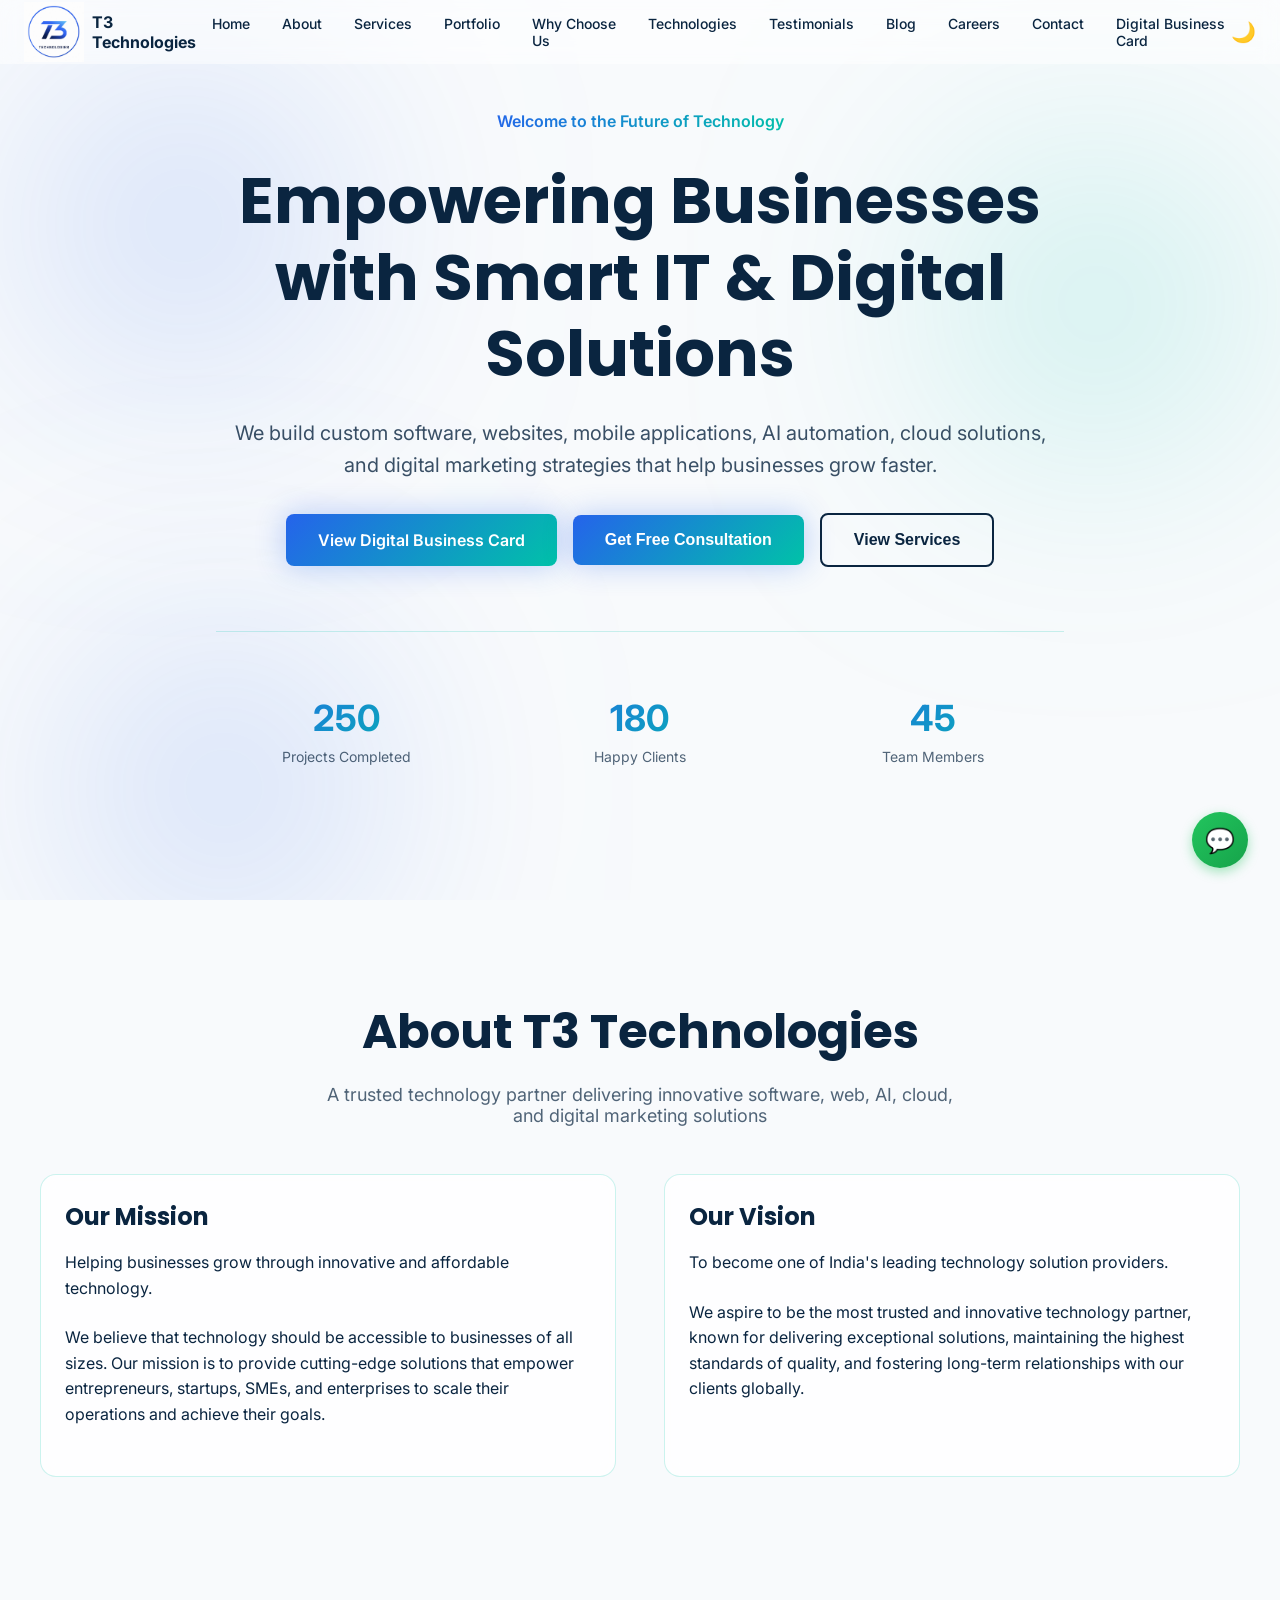
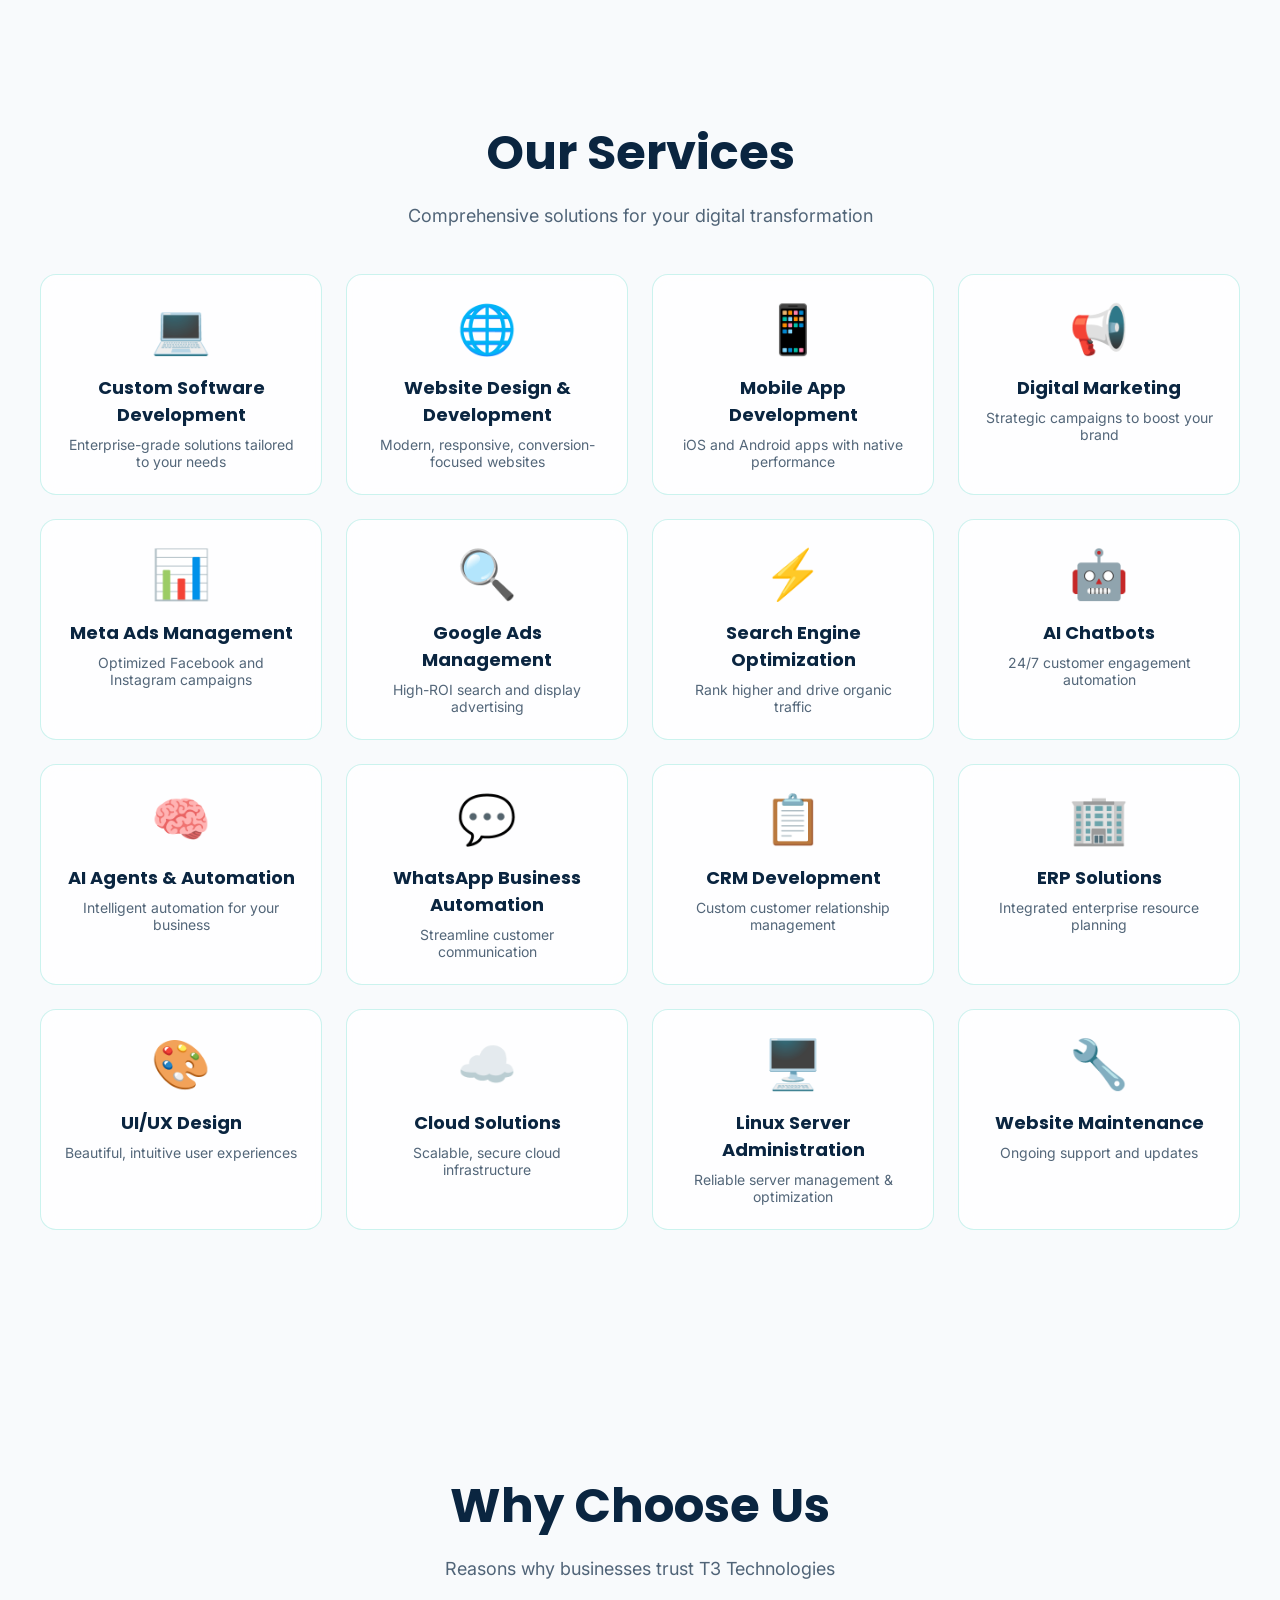
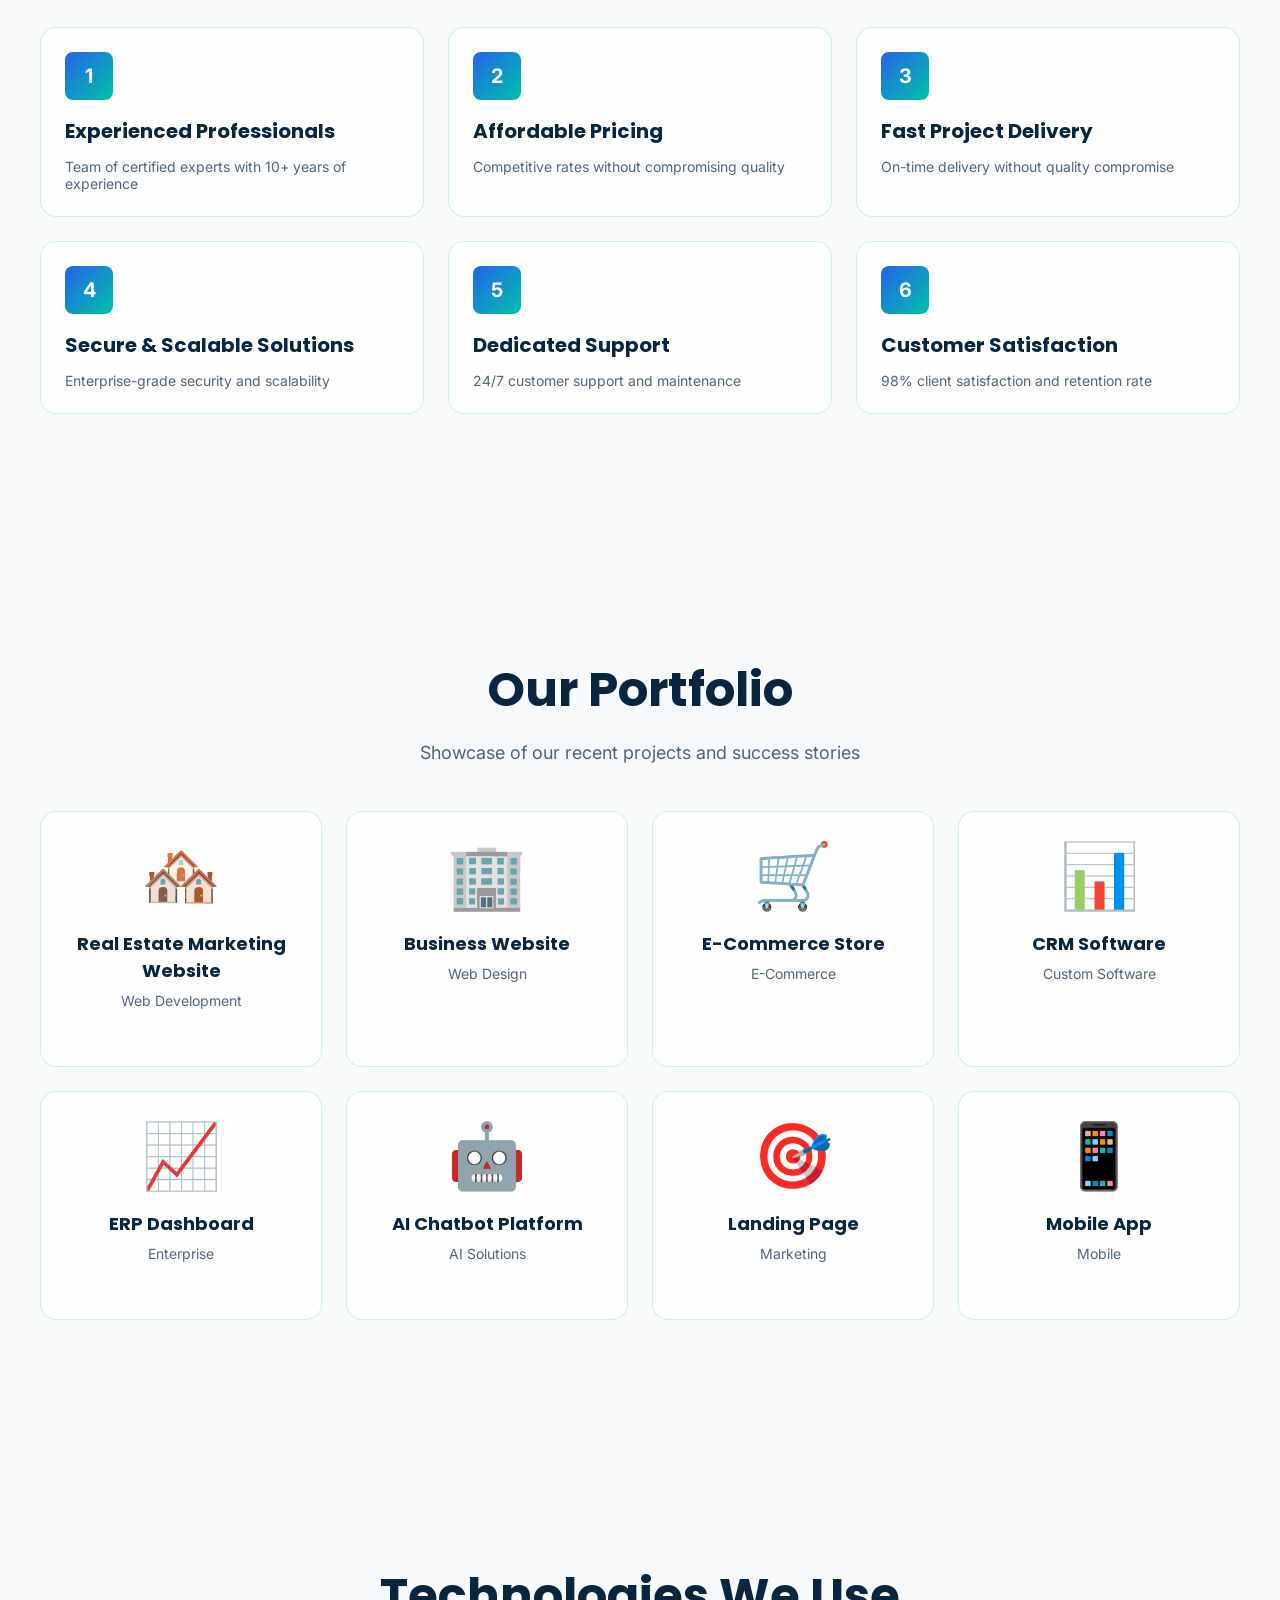
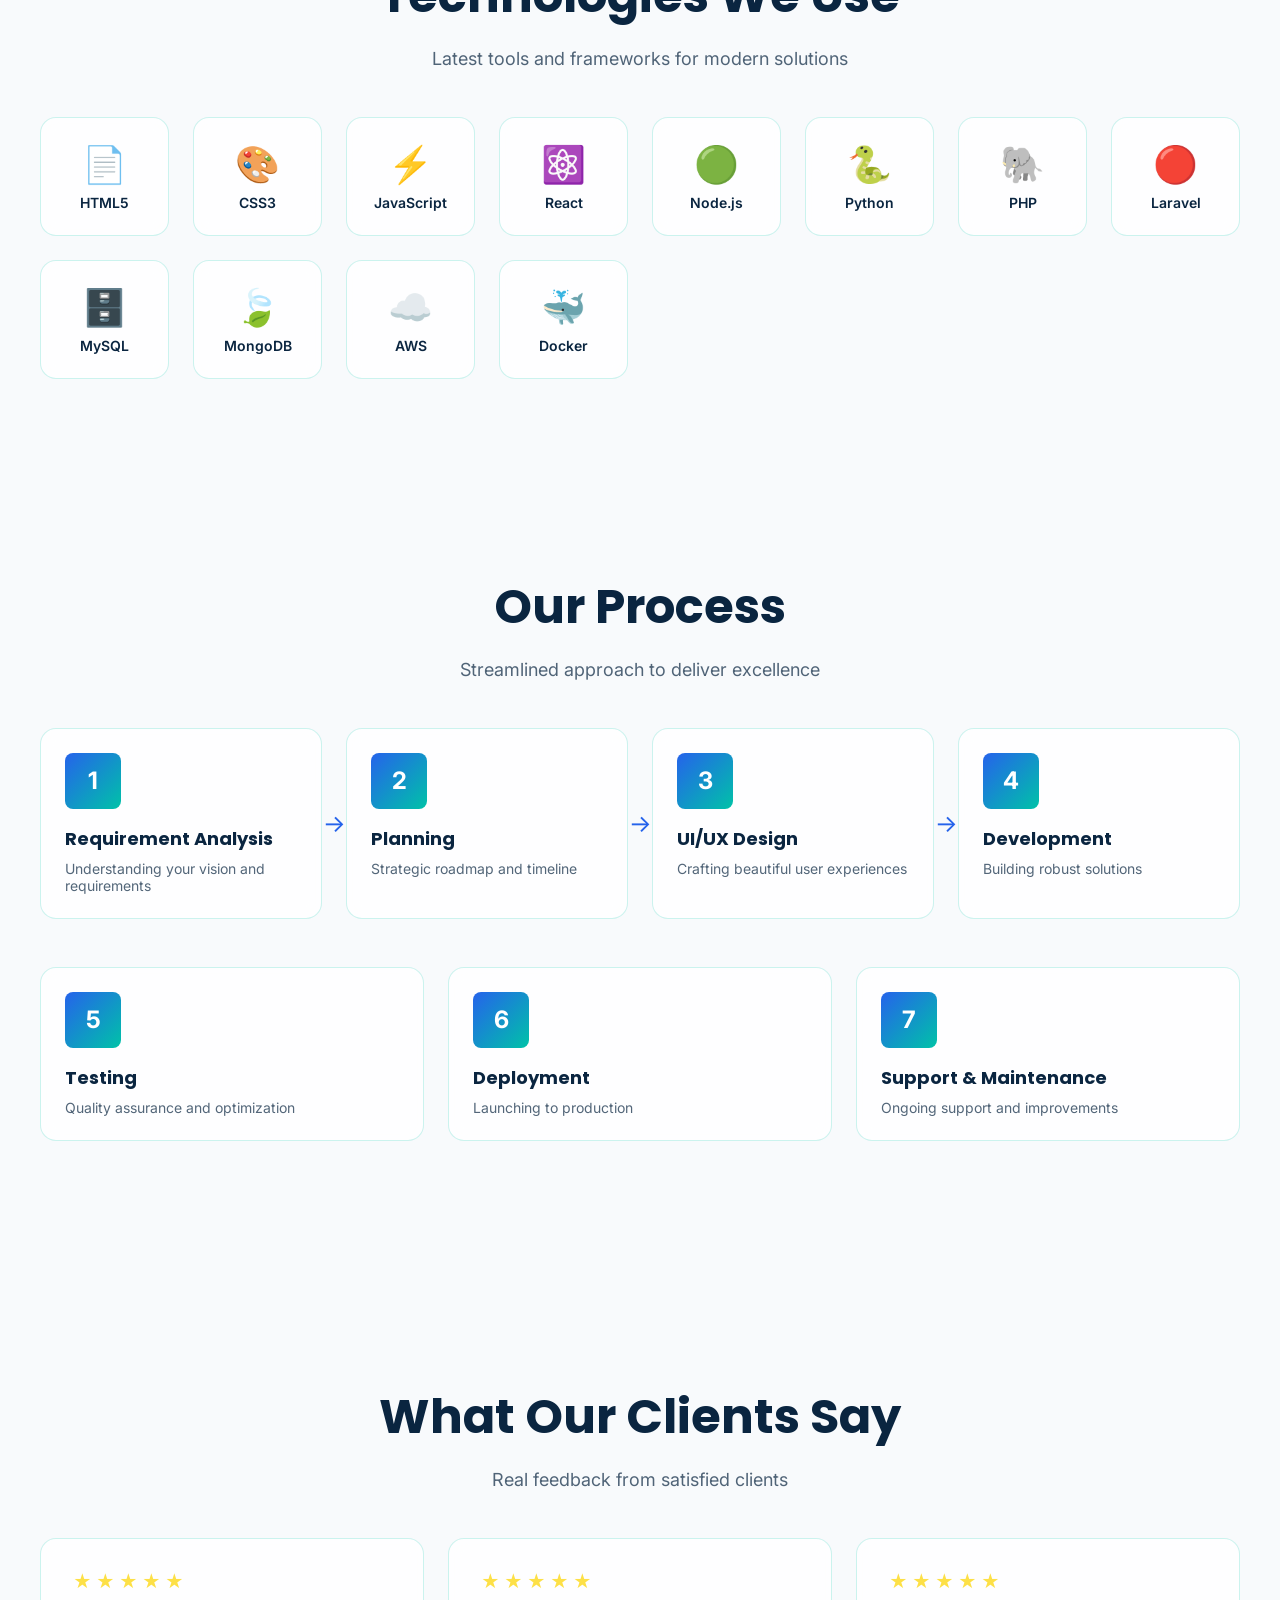
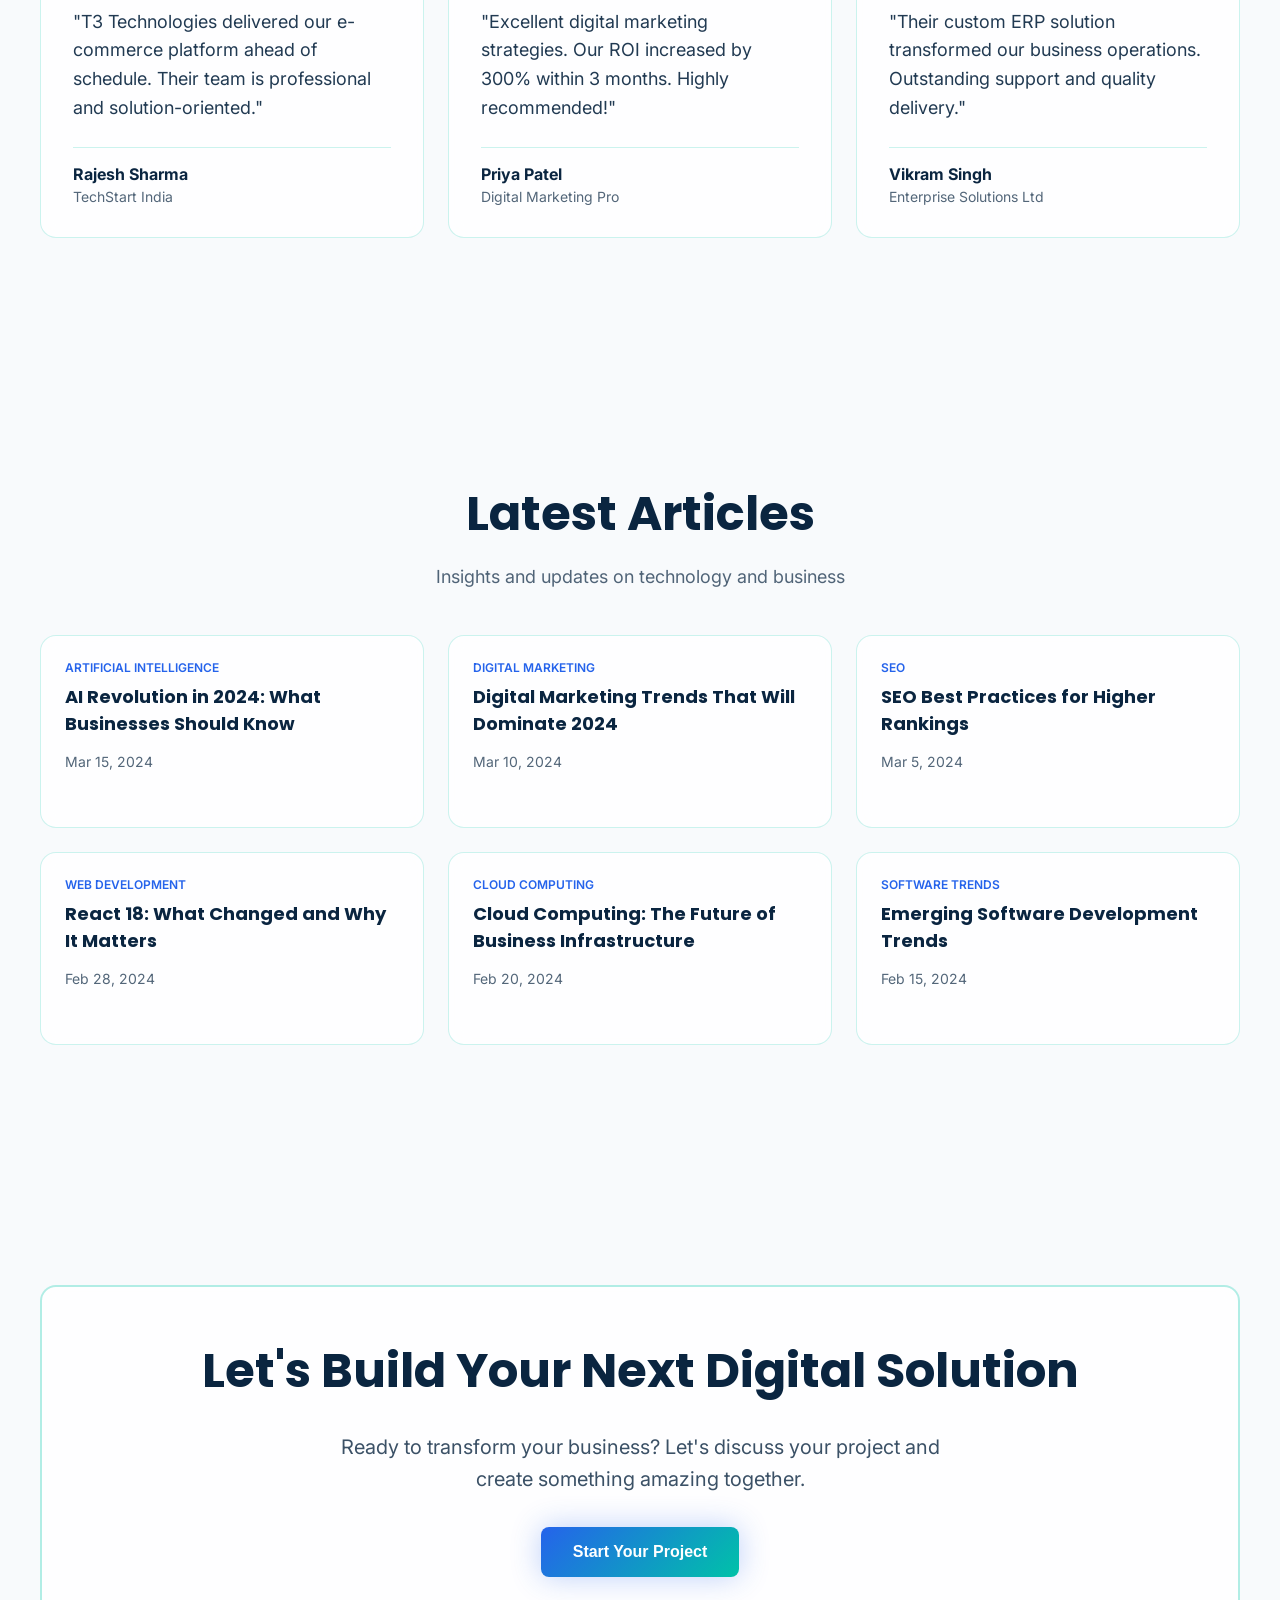
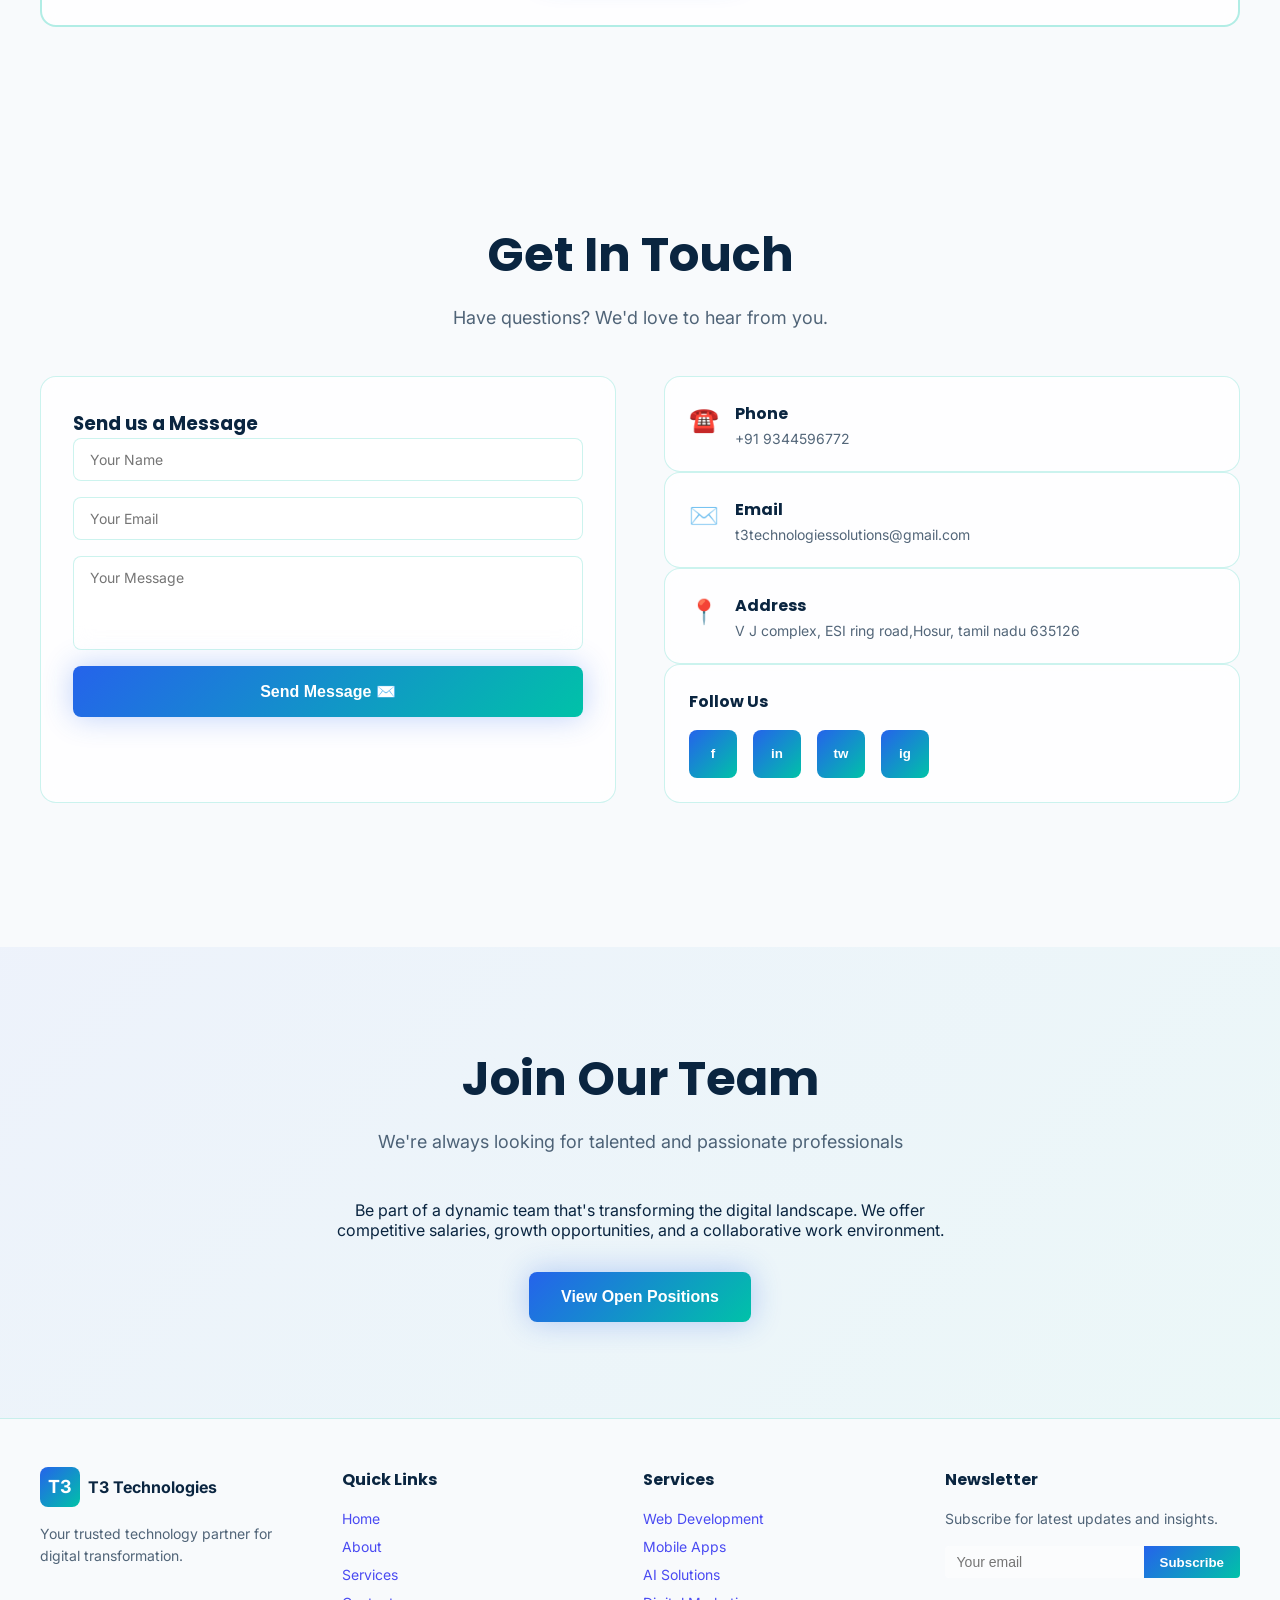
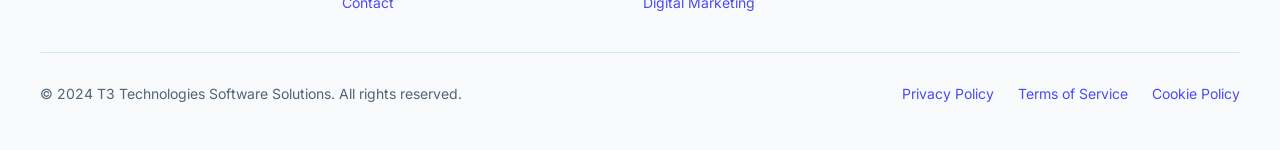
==== commit 0659c55a: "Update index.html" ====
--- a/index.html
+++ b/index.html
@@ -1100,9 +1100,7 @@
                 <a onclick="scrollToSection('blog')">Blog</a>
                 <a onclick="scrollToSection('careers')">Careers</a>
                 <a onclick="scrollToSection('contact')">Contact</a>
-              <a href="Digital Card.html">
-    📇 Digital Business Card
-</a>
+              <a href="Digital Card.html"> Digital Business Card </a>
             </div>
 
             <div class="nav-icons">
@@ -1123,10 +1121,8 @@
             <a onclick="scrollToSection('blog')">Blog</a>
             <a onclick="scrollToSection('careers')">Careers</a>
             <a onclick="scrollToSection('contact')">Contact</a>
-
-              <a href="Digital Card.html">
-    📇 Digital Business Card
-</a>
+            <a href="Digital Card.html"> Digital Business Card </a>
+
         </div>
     </nav>
 
@@ -1148,7 +1144,7 @@
    target="_blank"
    class="btn btn-primary"
    style="text-decoration:none;">
-    📇 View Digital Business Card
+    View Digital Business Card
 </a>
                 <button class="btn btn-primary">Get Free Consultation</button>
                 <button class="btn btn-secondary" onclick="scrollToSection('services')">View Services</button>
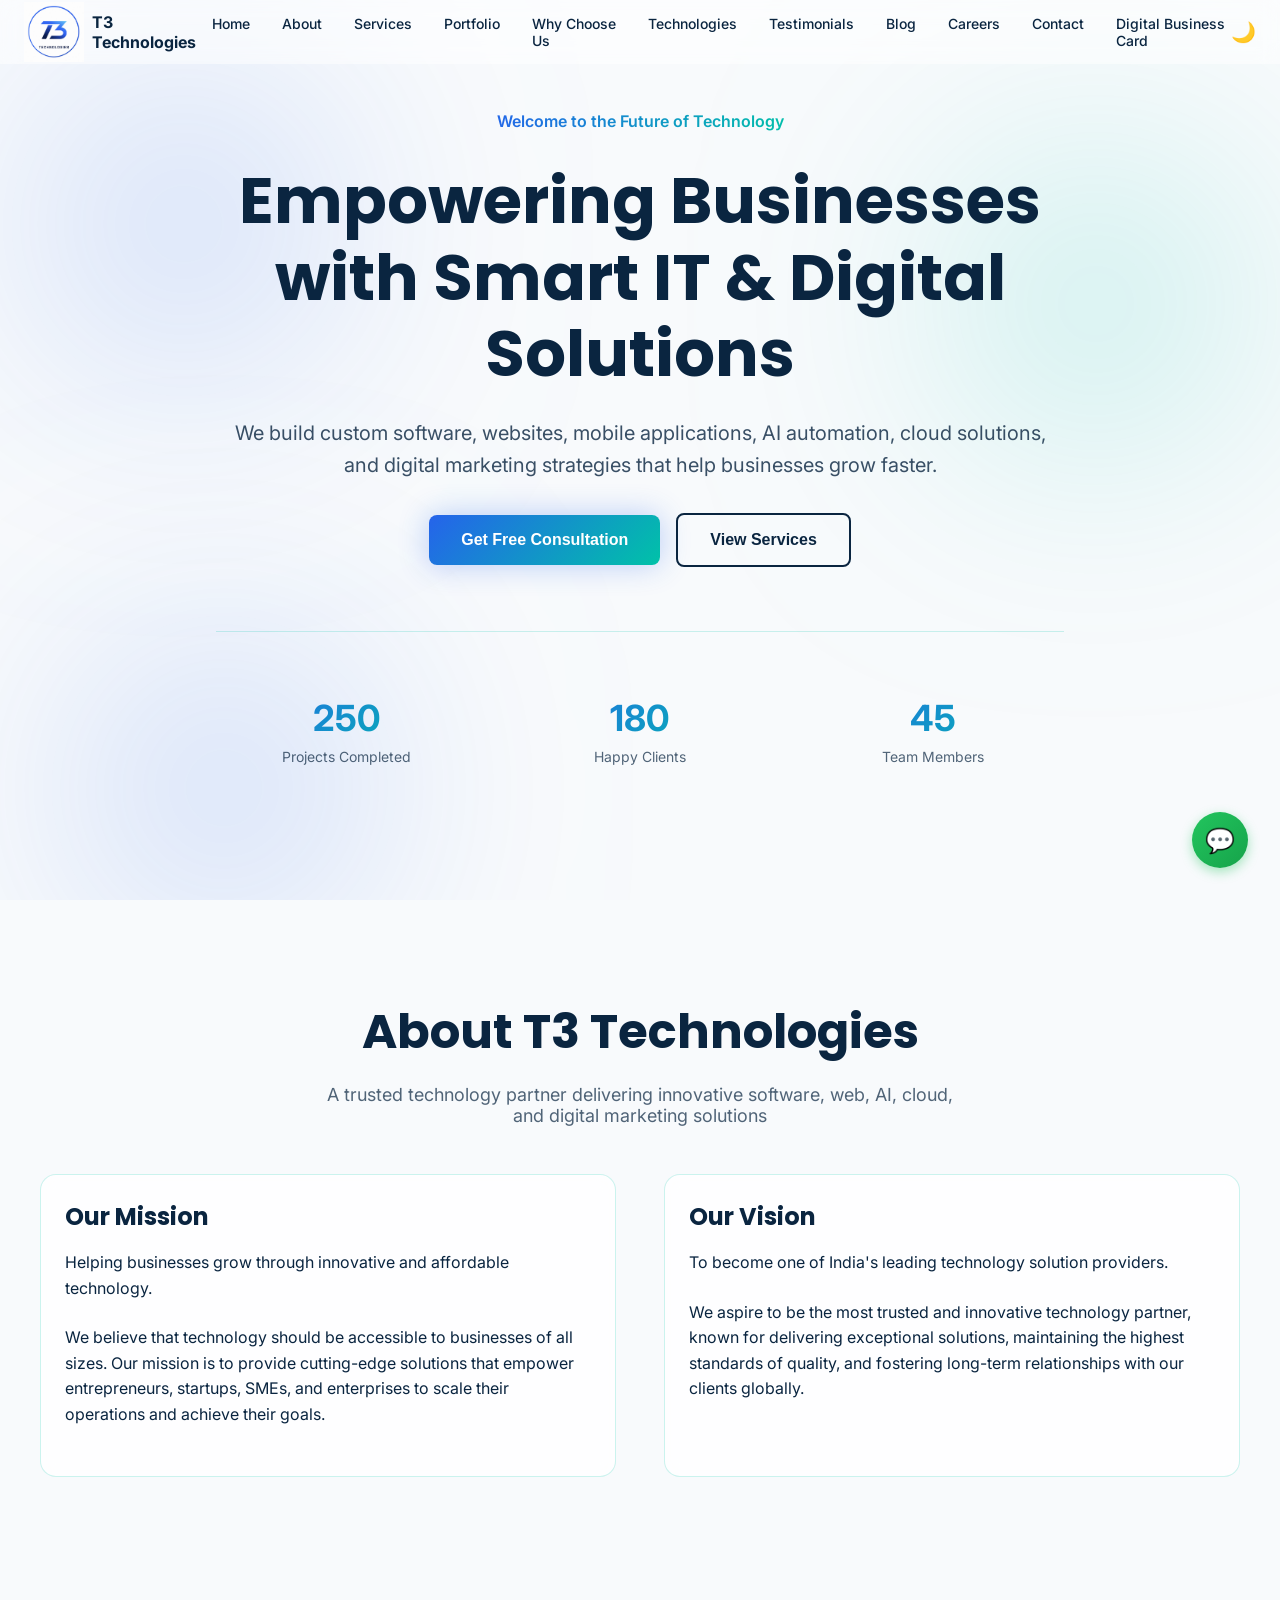
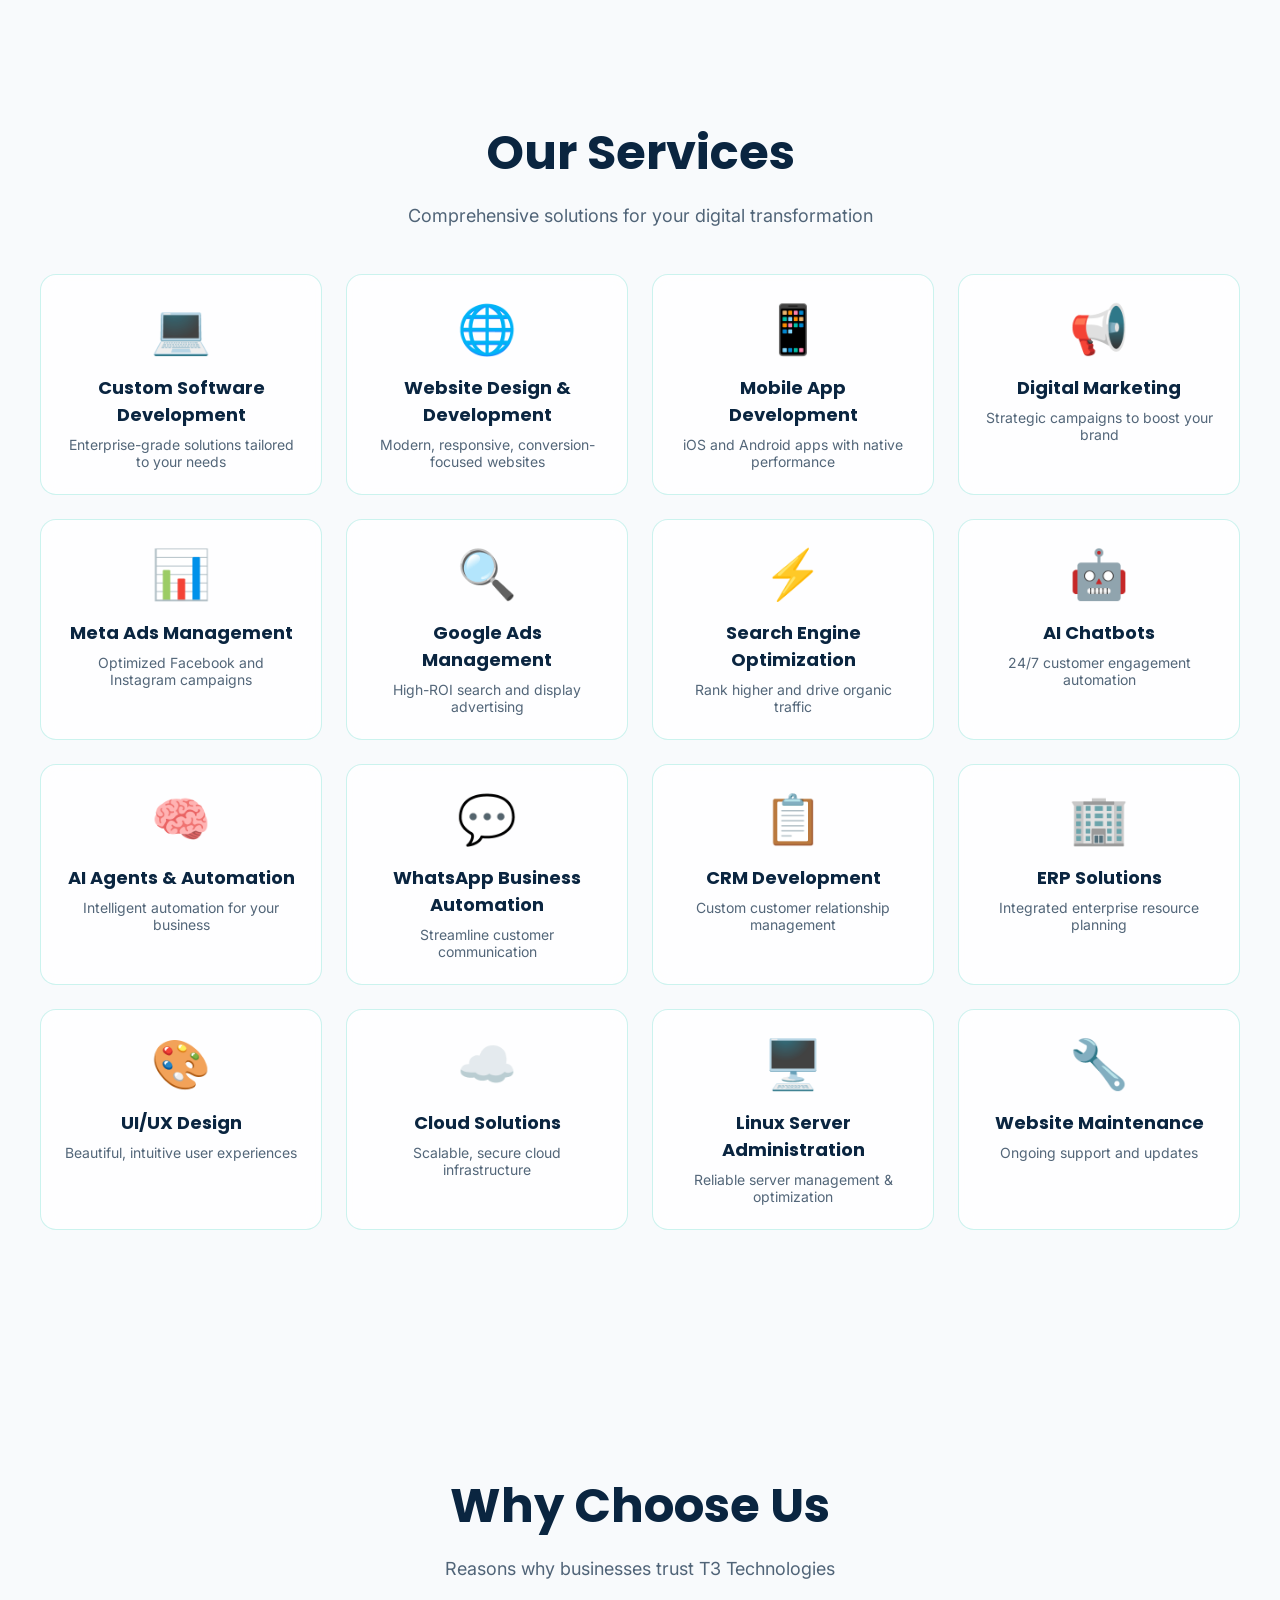
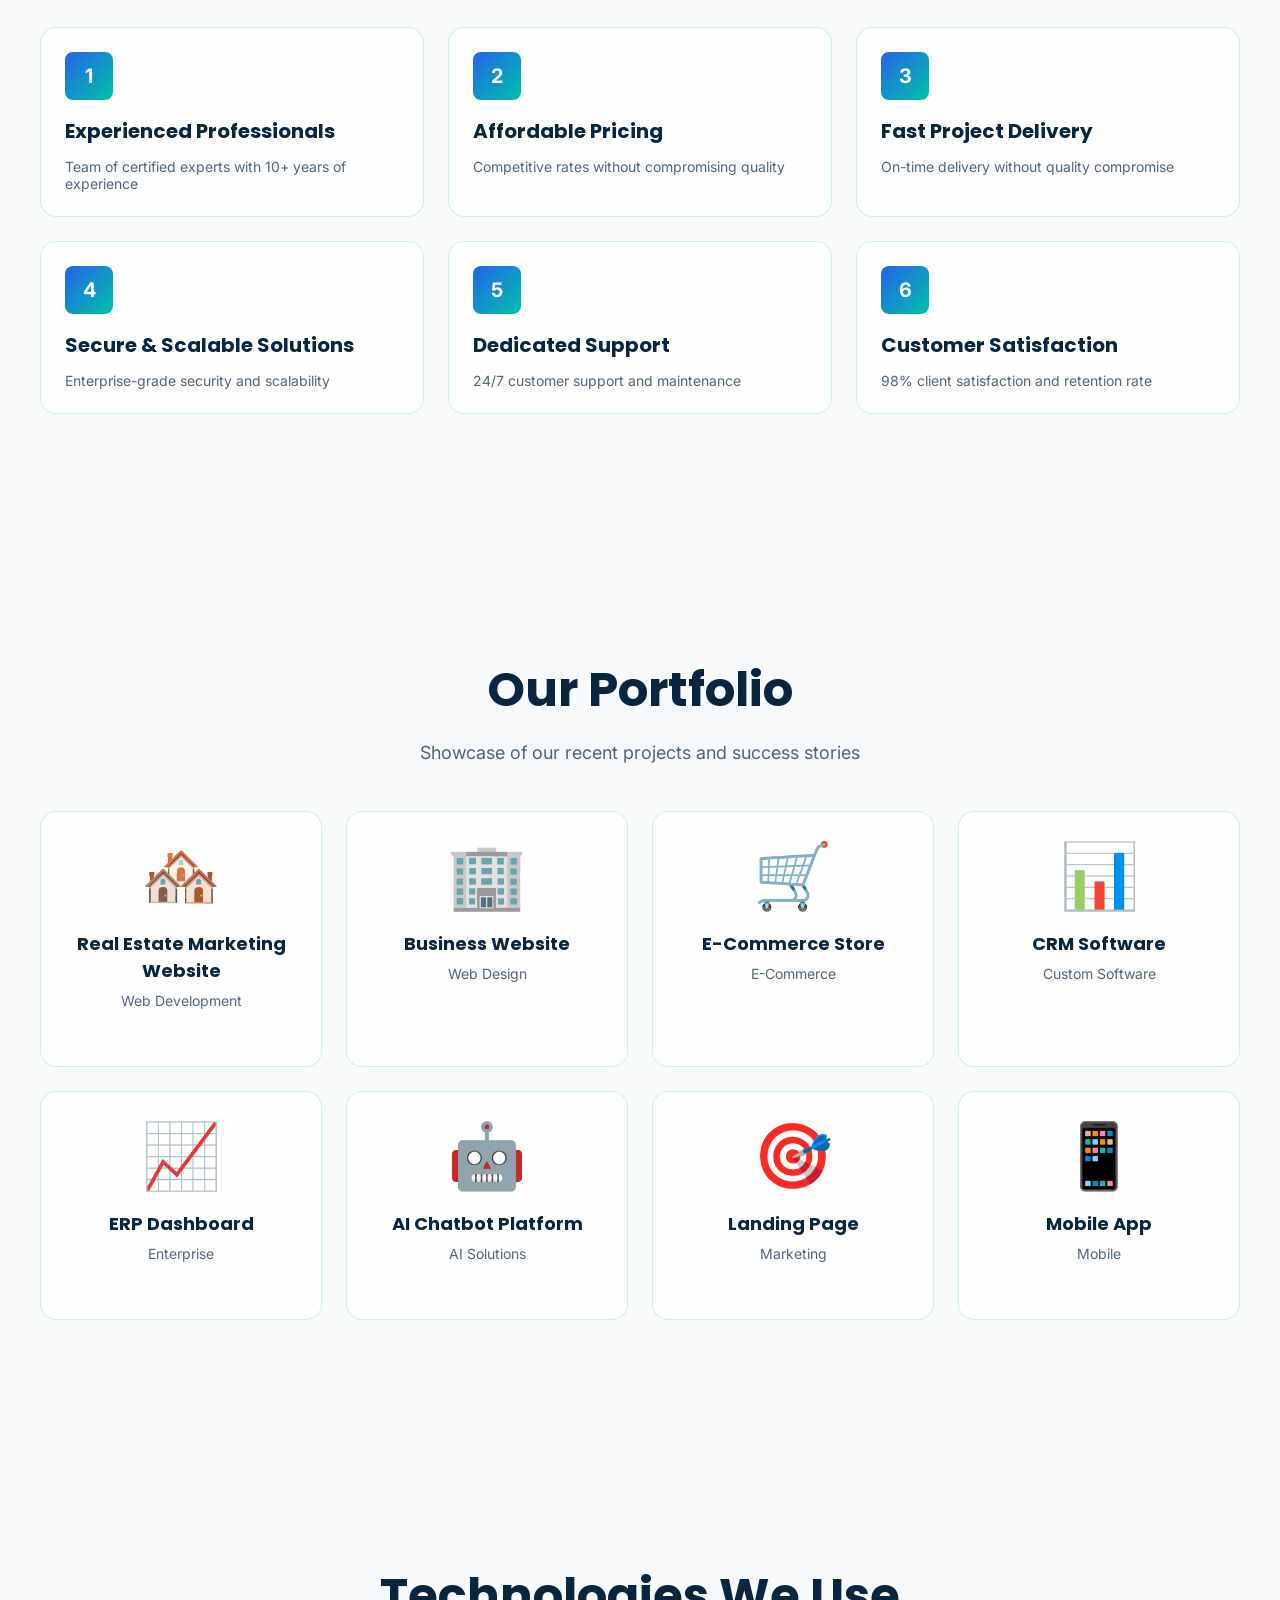
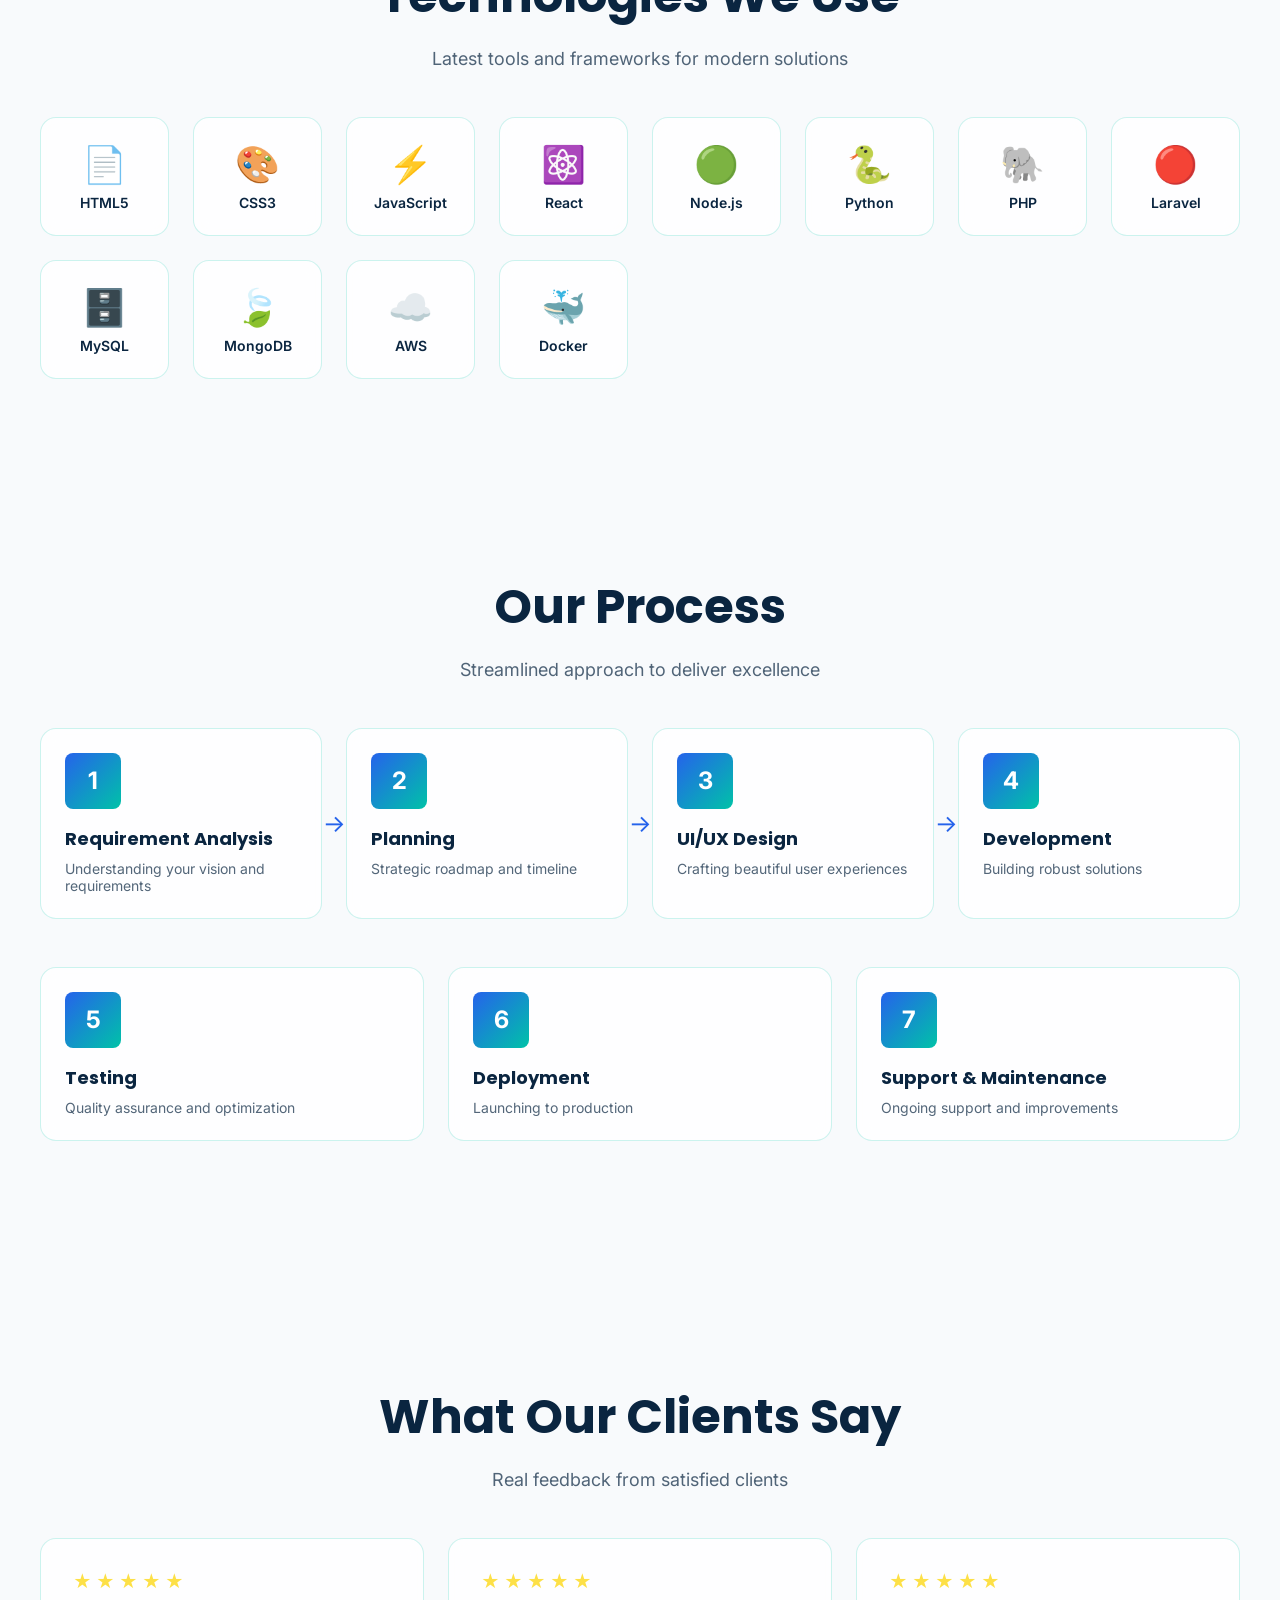
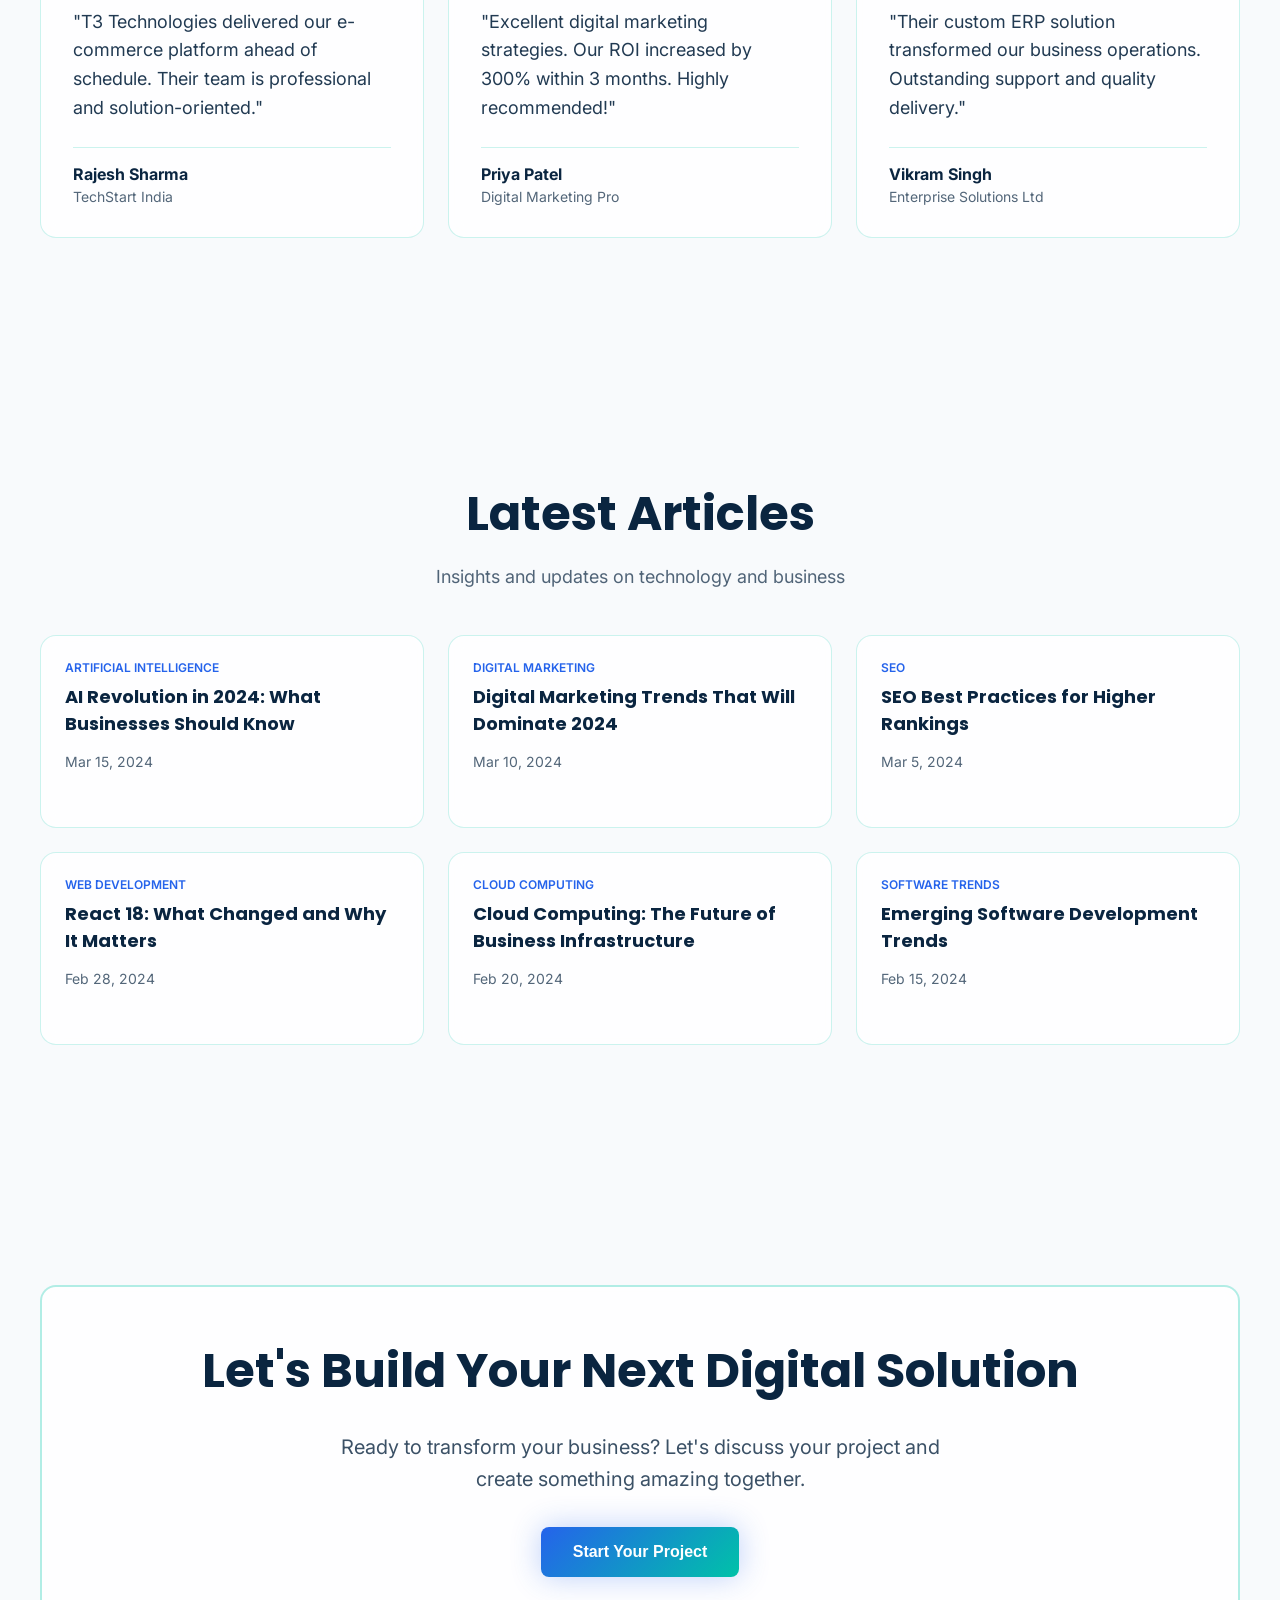
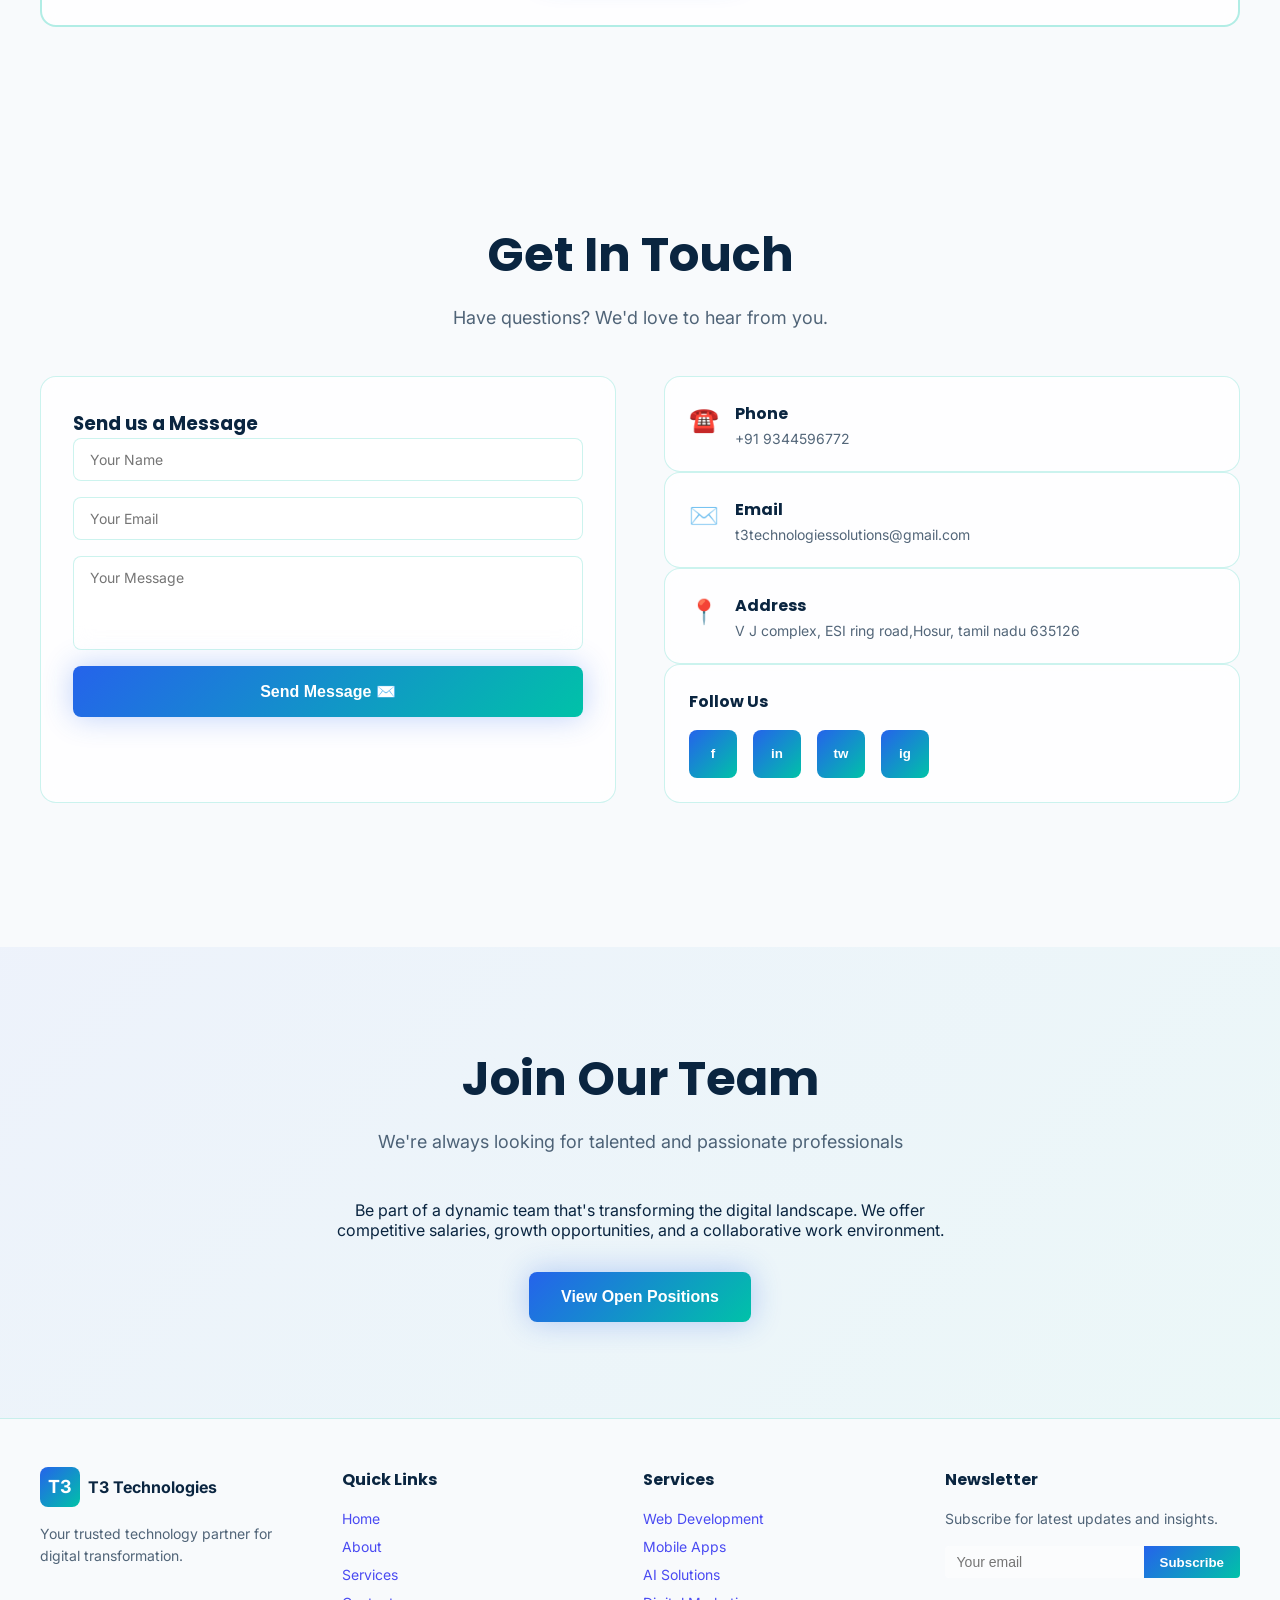
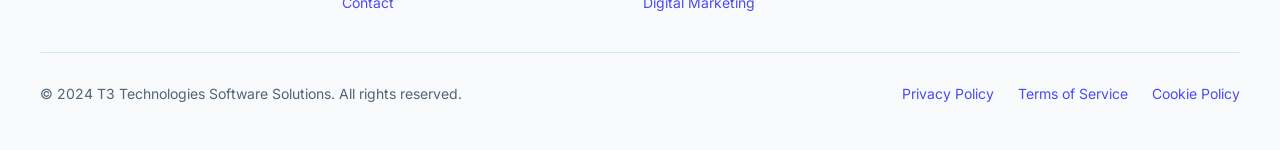
==== commit 591c71b5: "Update index.html" ====
--- a/index.html
+++ b/index.html
@@ -1140,12 +1140,7 @@
             <p>We build custom software, websites, mobile applications, AI automation, cloud solutions, and digital marketing strategies that help businesses grow faster.</p>
 
             <div class="hero-buttons">
-                <a href="https://thiruppathitpra.github.io/T3-technologies/t3-digital-business-card.html/"
-   target="_blank"
-   class="btn btn-primary"
-   style="text-decoration:none;">
-    View Digital Business Card
-</a>
+                
                 <button class="btn btn-primary">Get Free Consultation</button>
                 <button class="btn btn-secondary" onclick="scrollToSection('services')">View Services</button>
             </div>
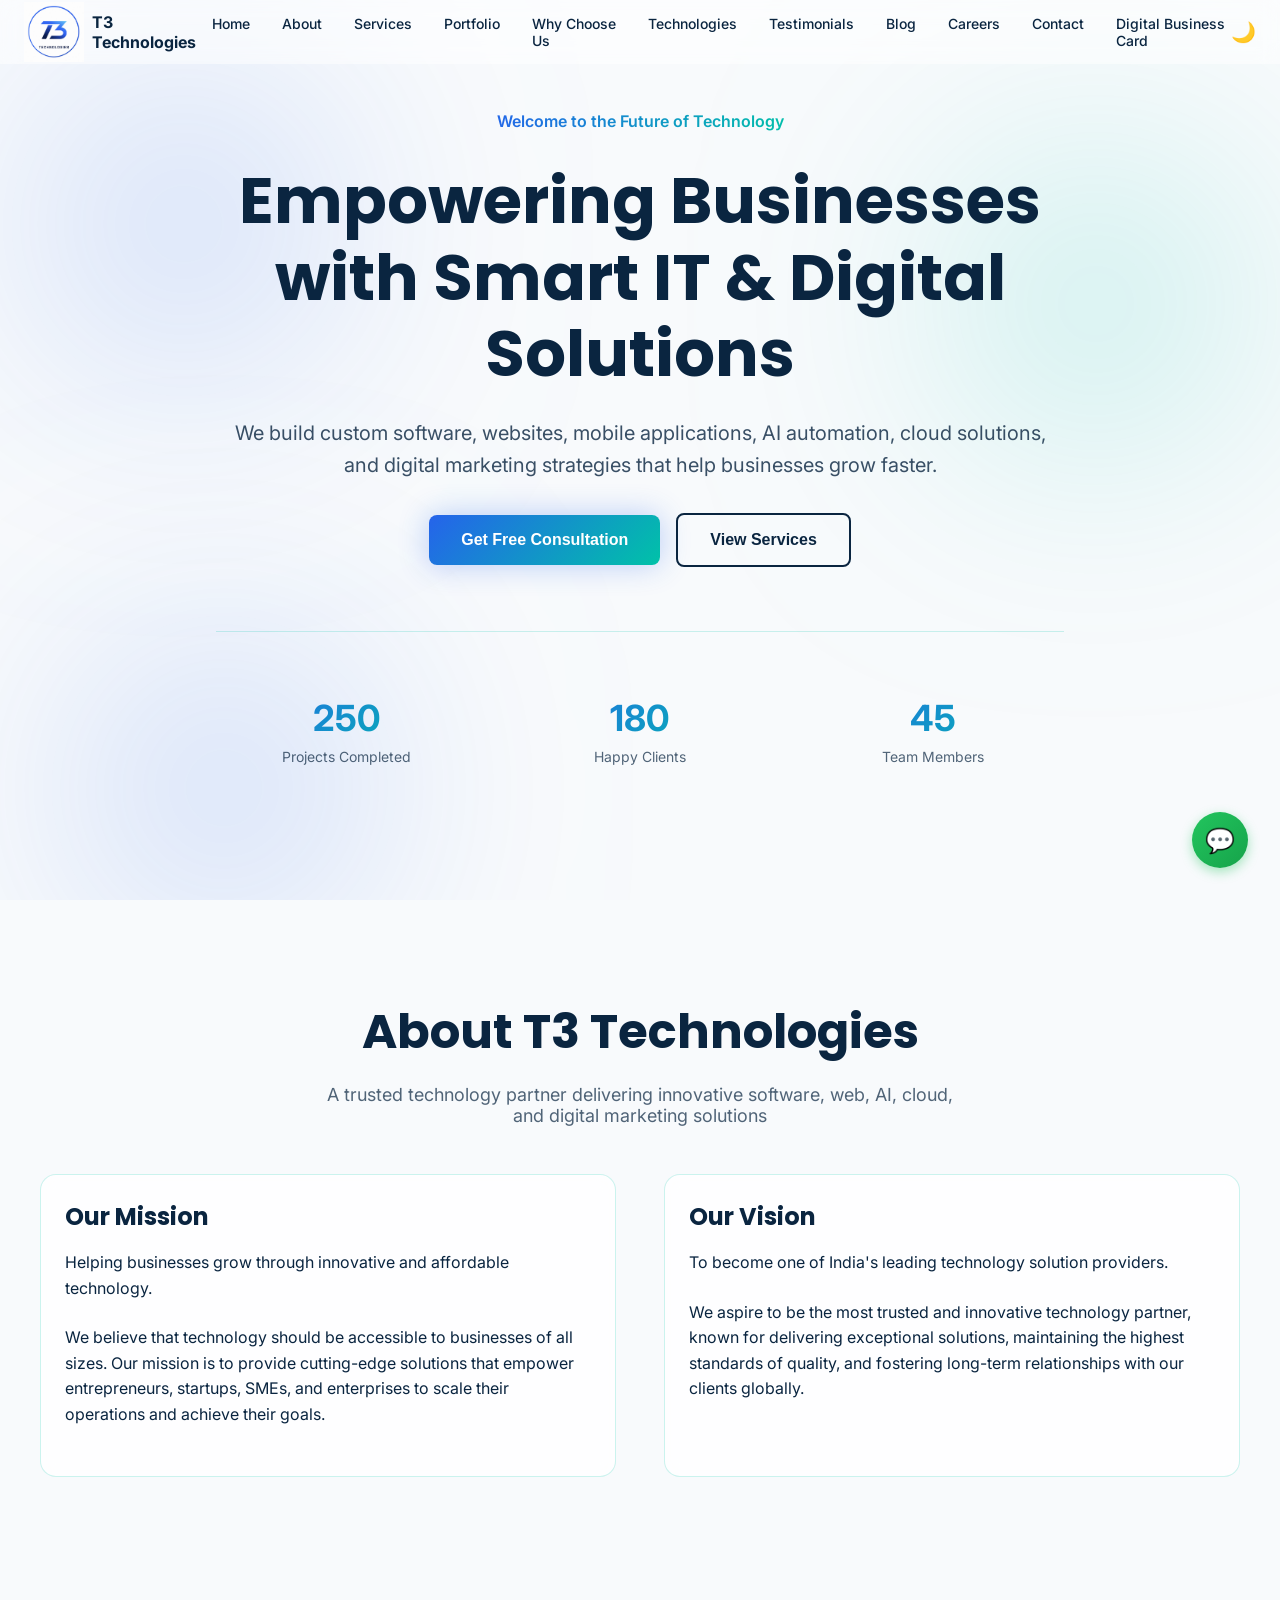
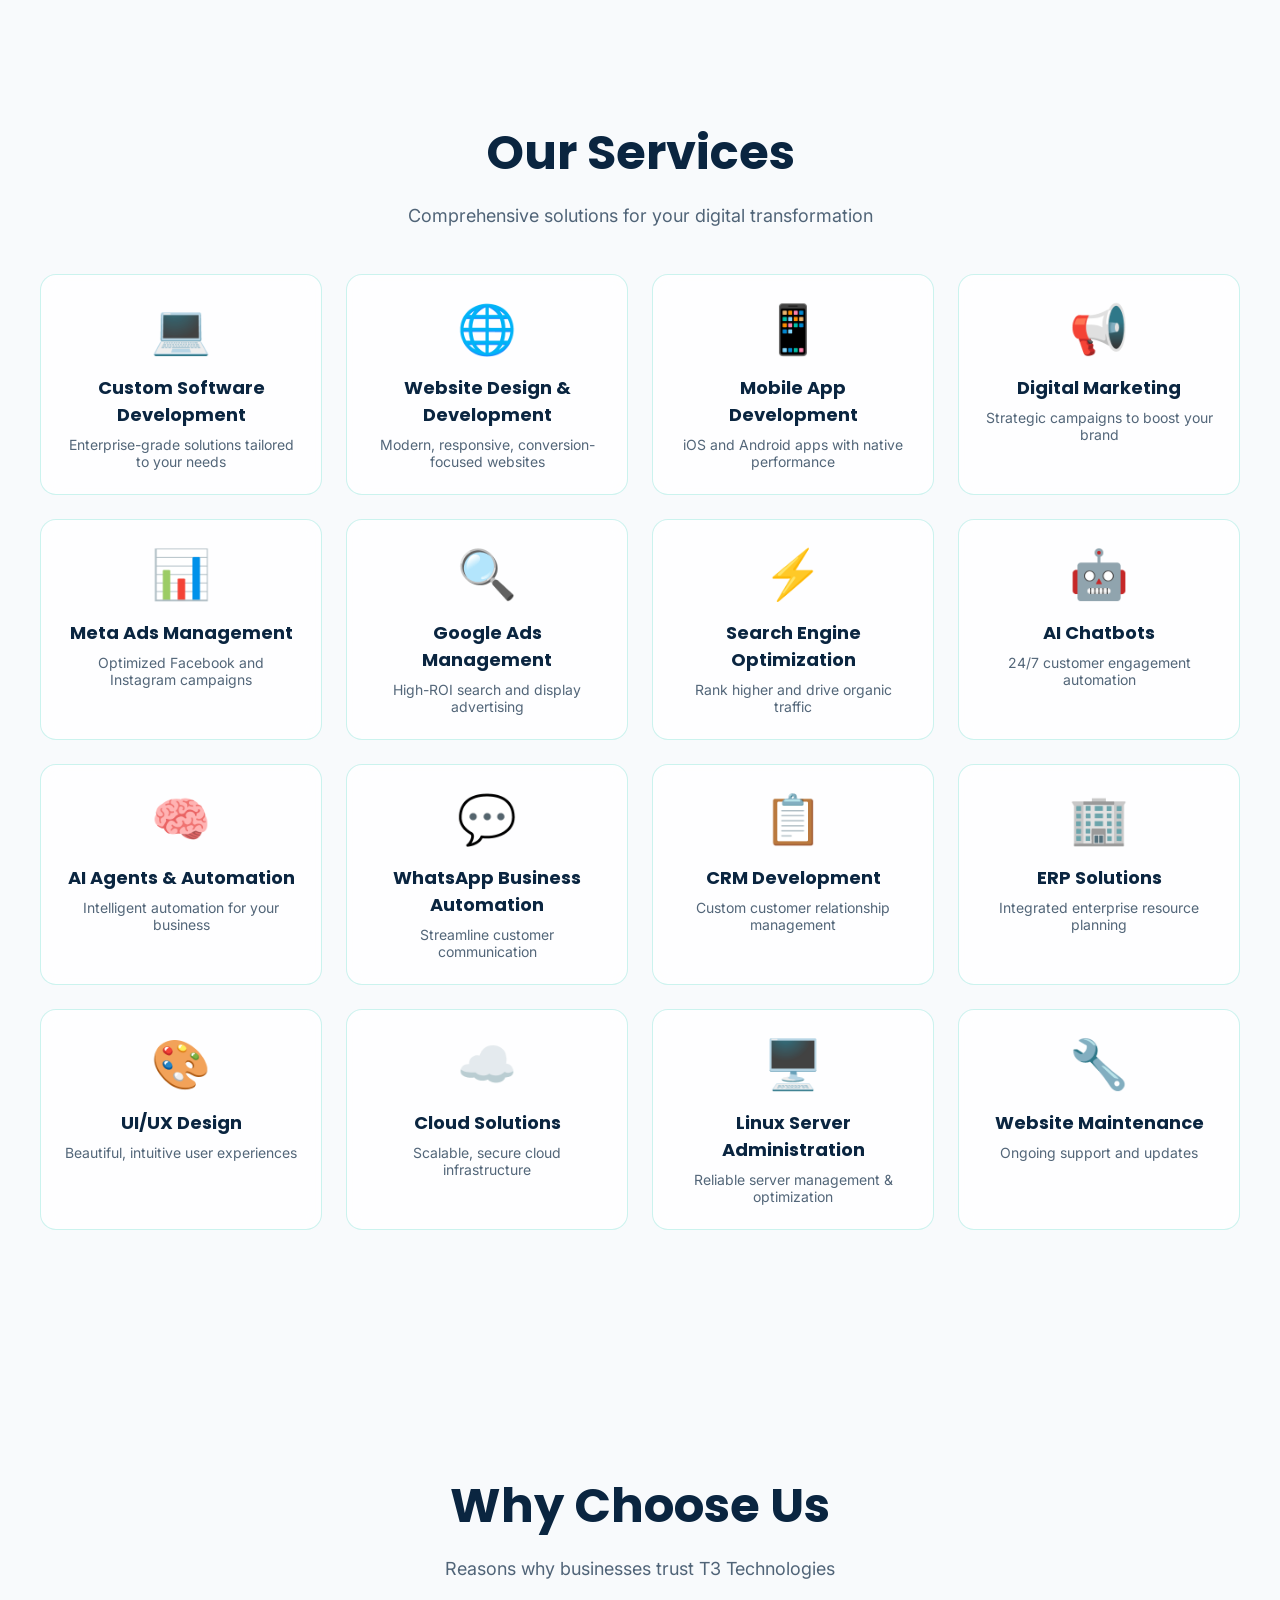
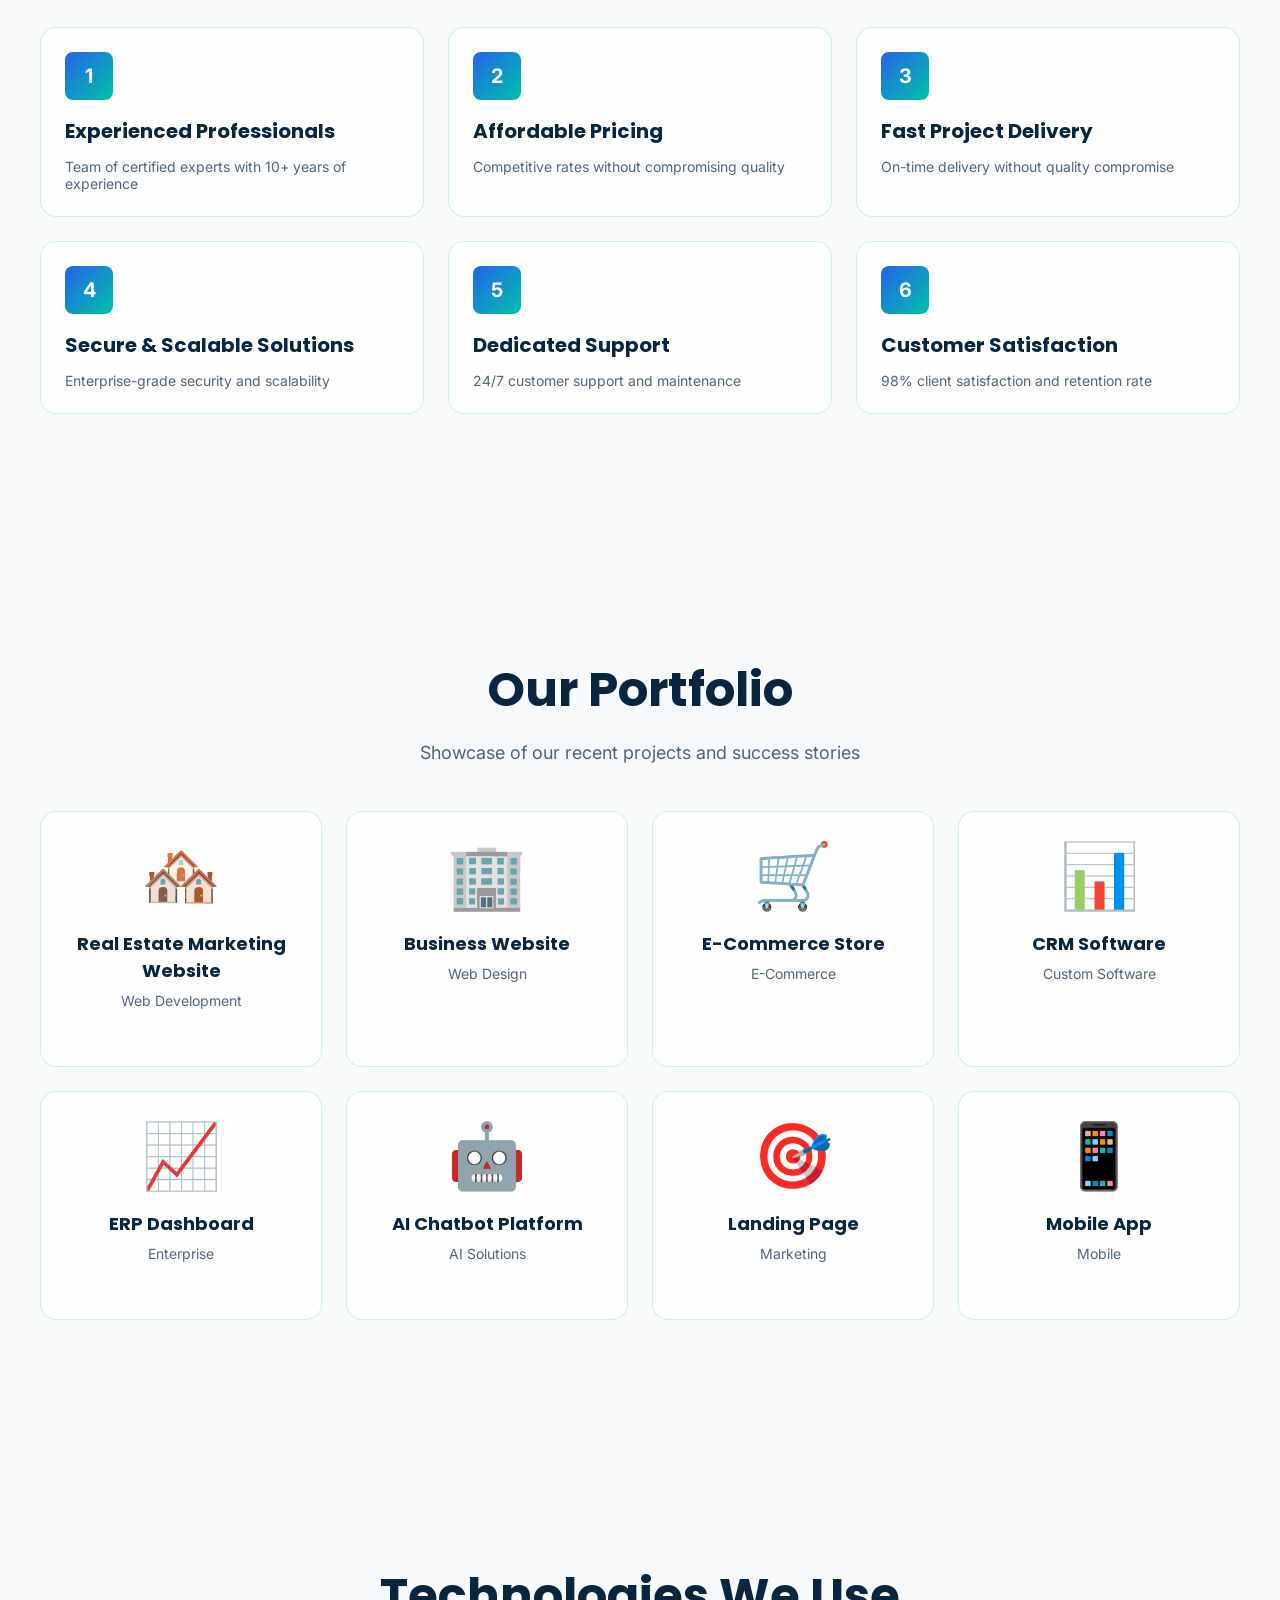
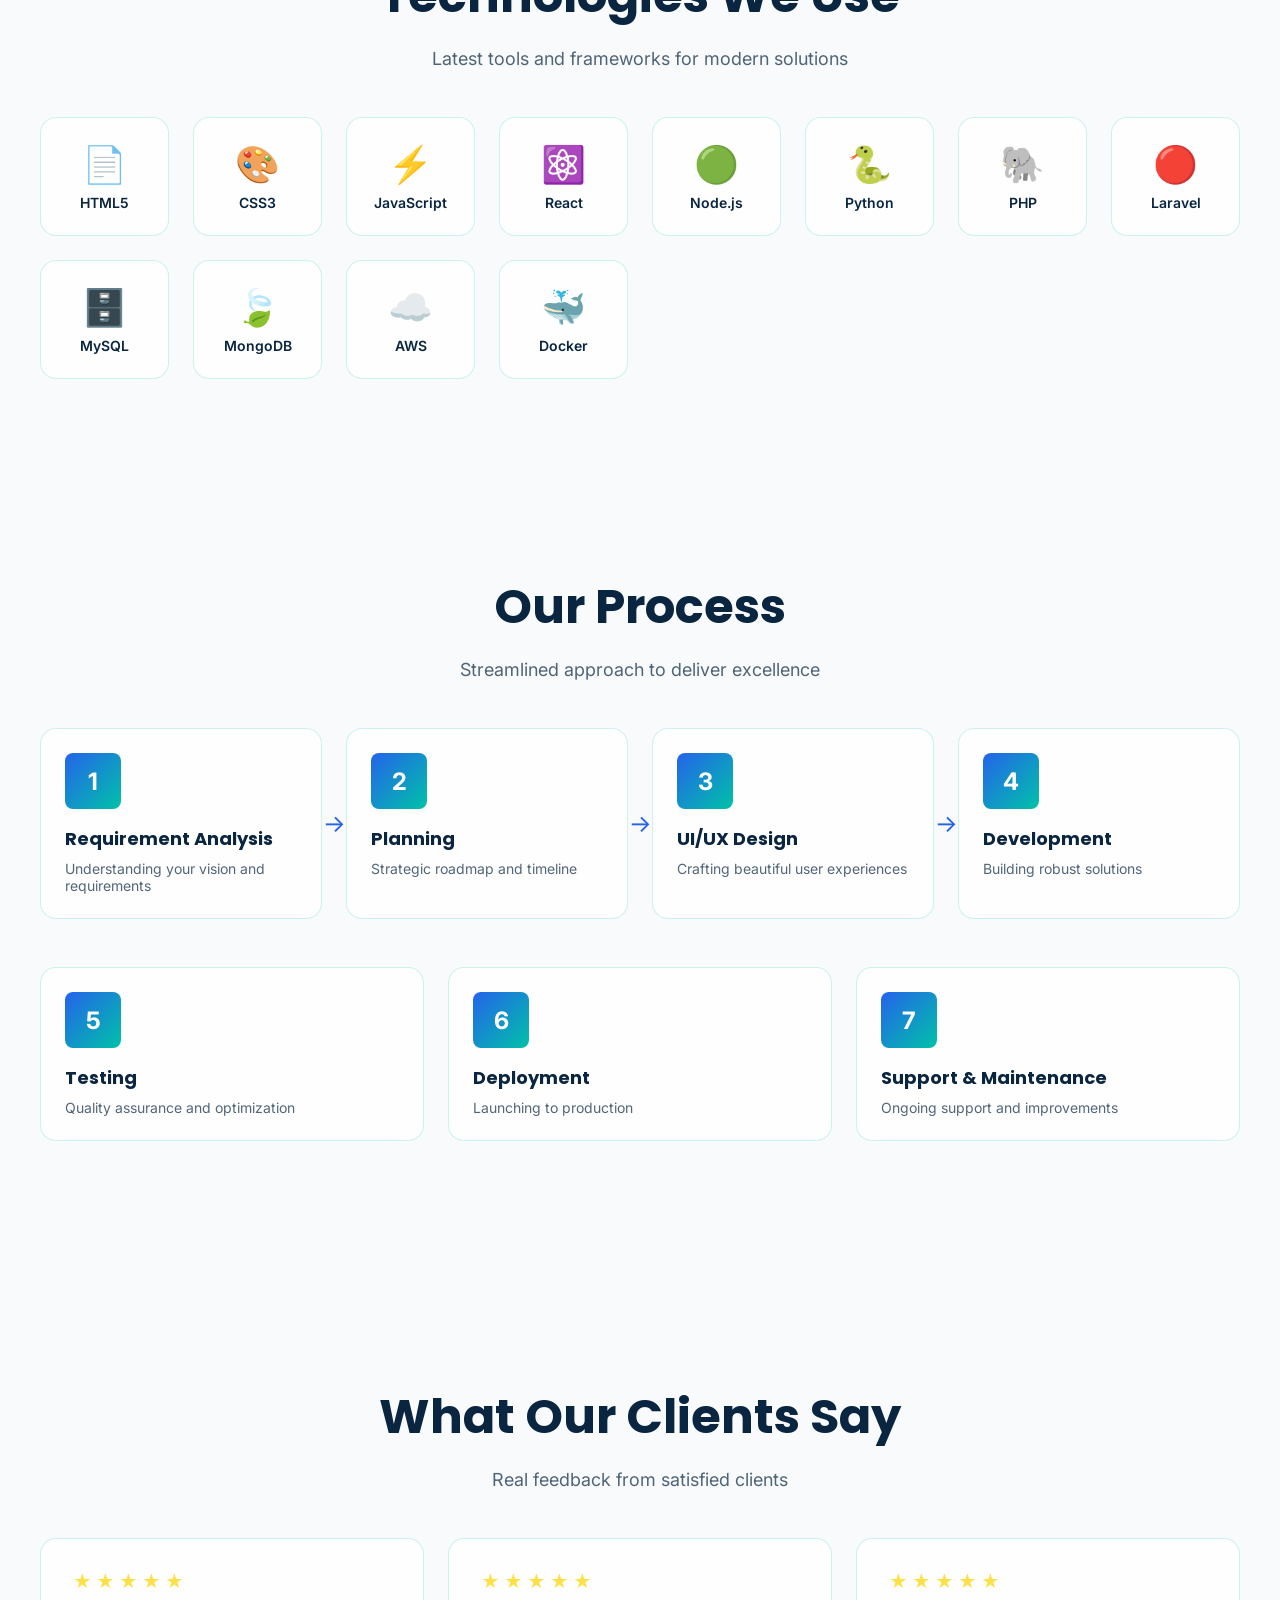
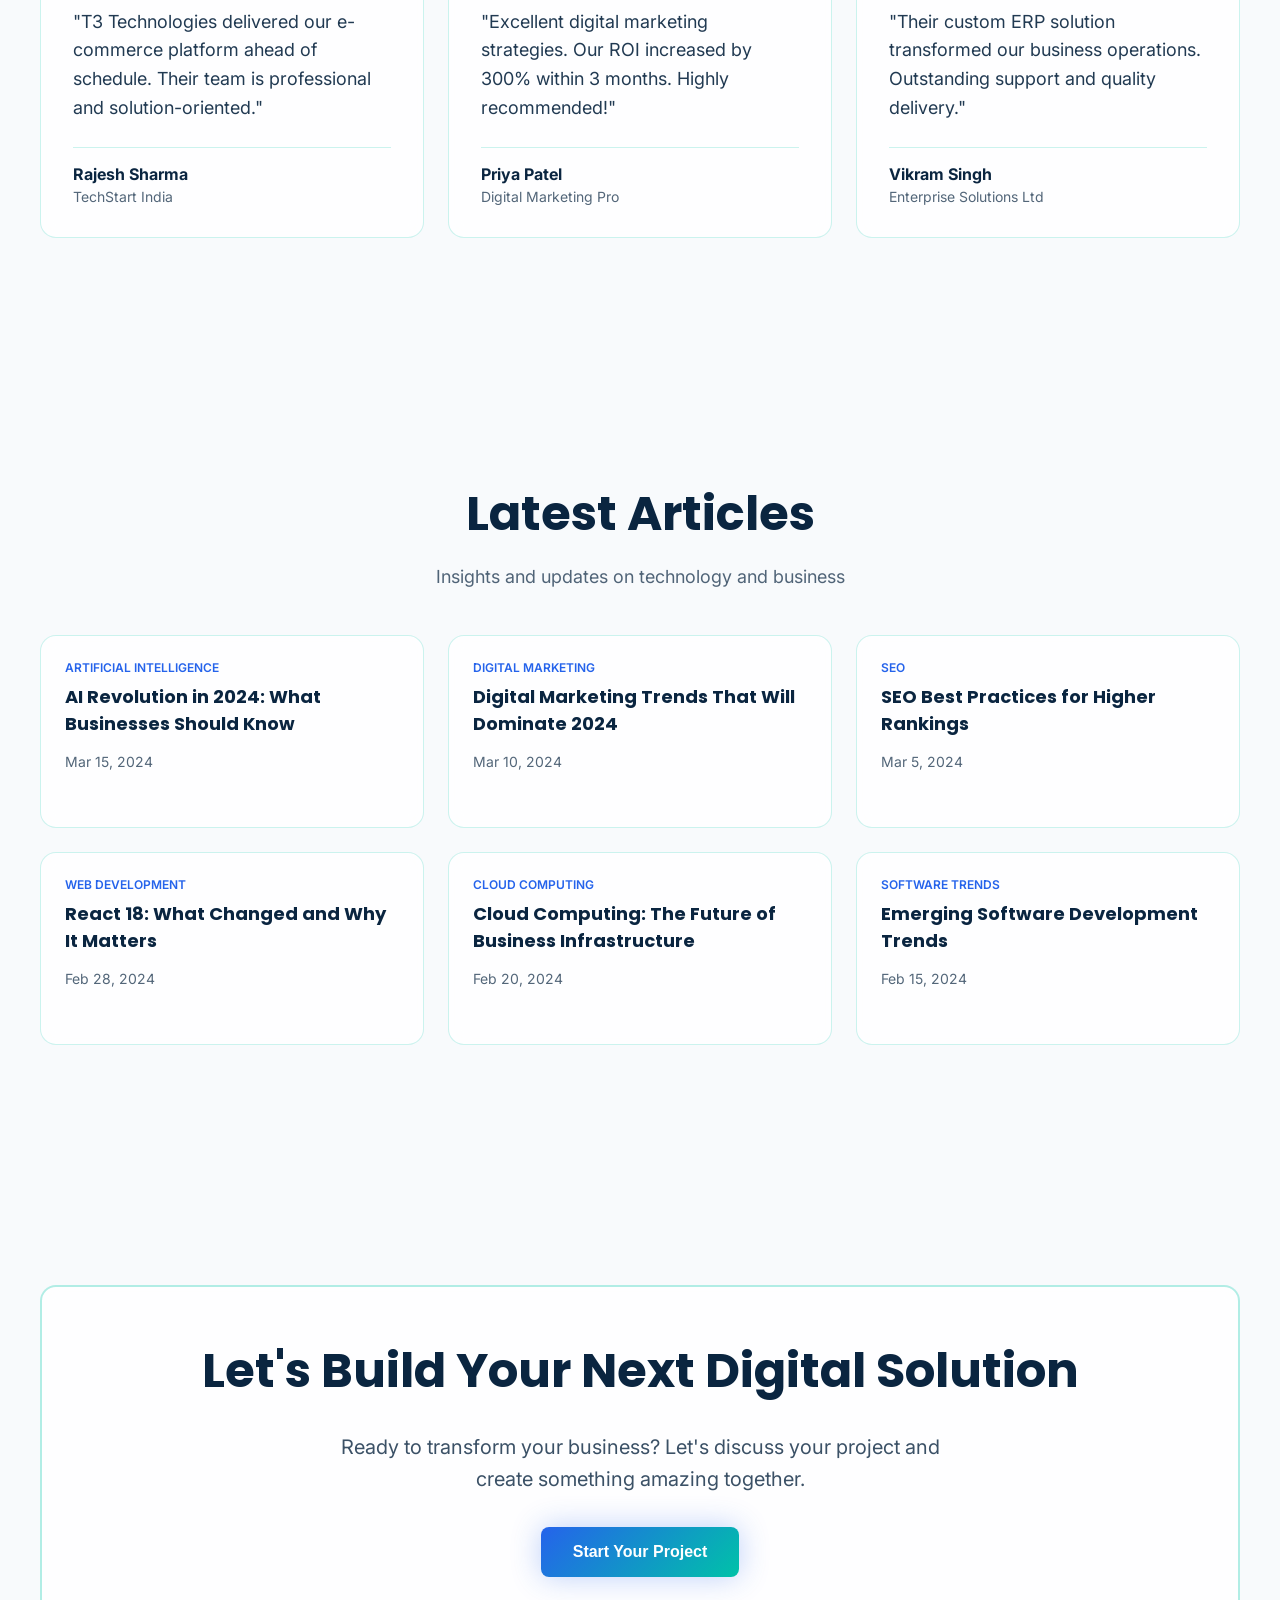
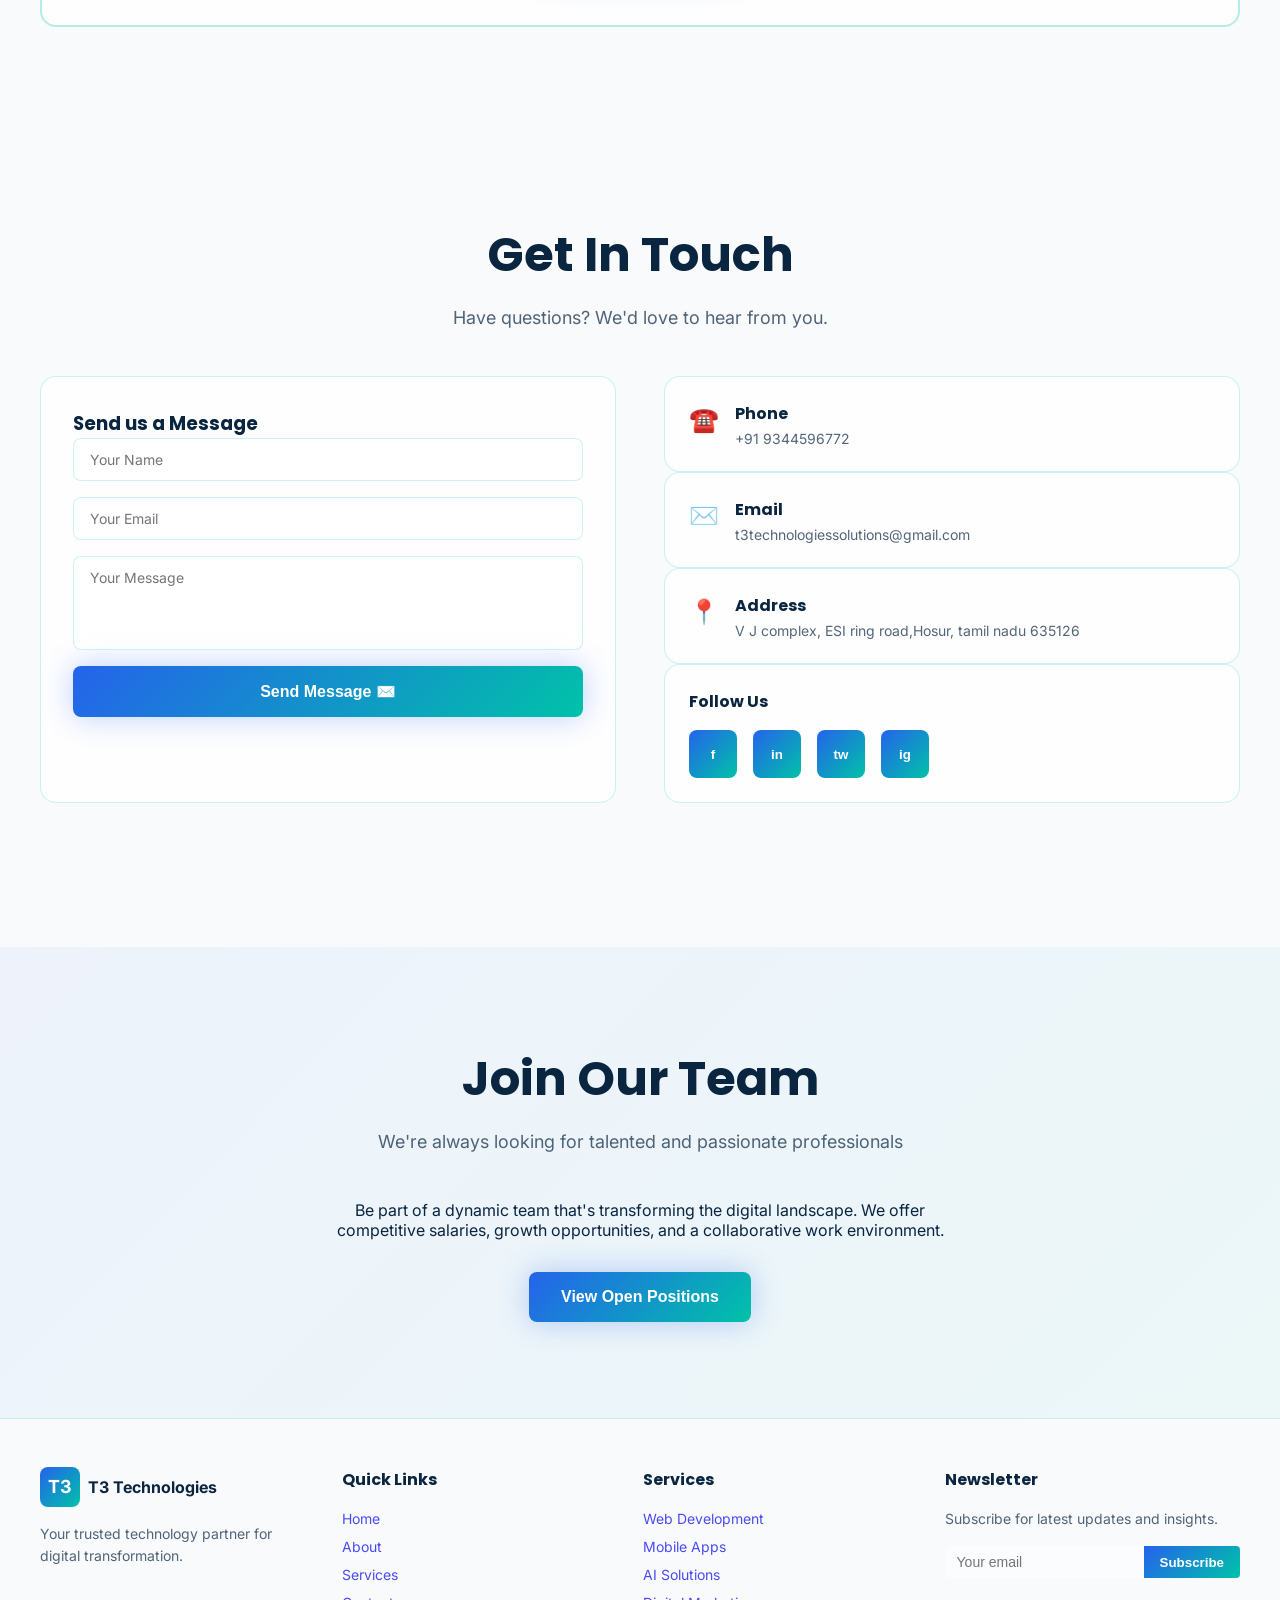
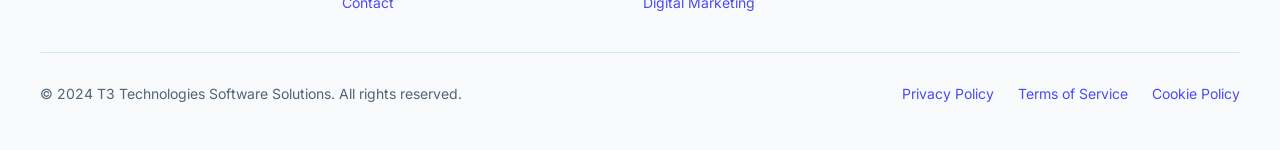
==== commit e9c68bbf: "Update index.html" ====
--- a/index.html
+++ b/index.html
@@ -1100,7 +1100,7 @@
                 <a onclick="scrollToSection('blog')">Blog</a>
                 <a onclick="scrollToSection('careers')">Careers</a>
                 <a onclick="scrollToSection('contact')">Contact</a>
-              <a href="Digital Card.html"> Digital Business Card </a>
+              <a href="Digital Business Card.html"> Digital Business Card </a>
             </div>
 
             <div class="nav-icons">
@@ -1121,7 +1121,7 @@
             <a onclick="scrollToSection('blog')">Blog</a>
             <a onclick="scrollToSection('careers')">Careers</a>
             <a onclick="scrollToSection('contact')">Contact</a>
-            <a href="Digital Card.html"> Digital Business Card </a>
+            <a href="Digital Business Card.html"> Digital Business Card </a>
 
         </div>
     </nav>
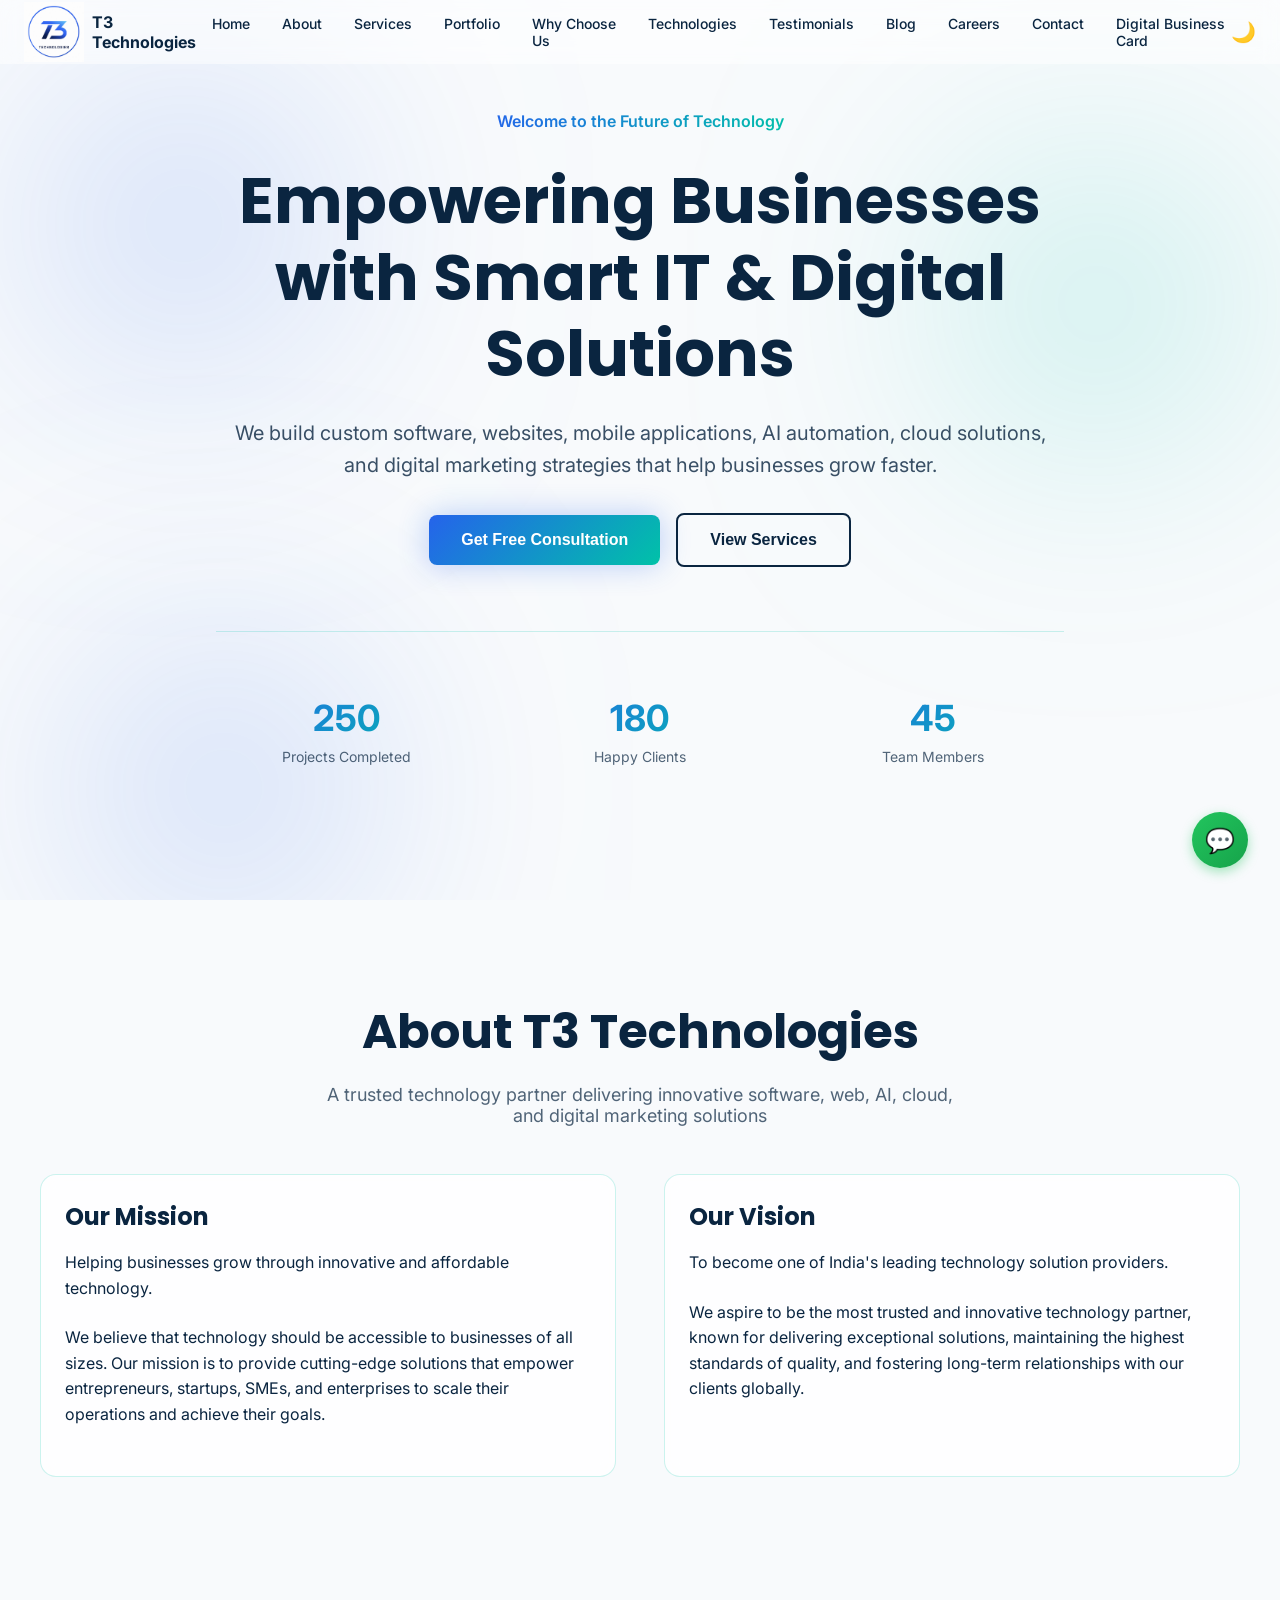
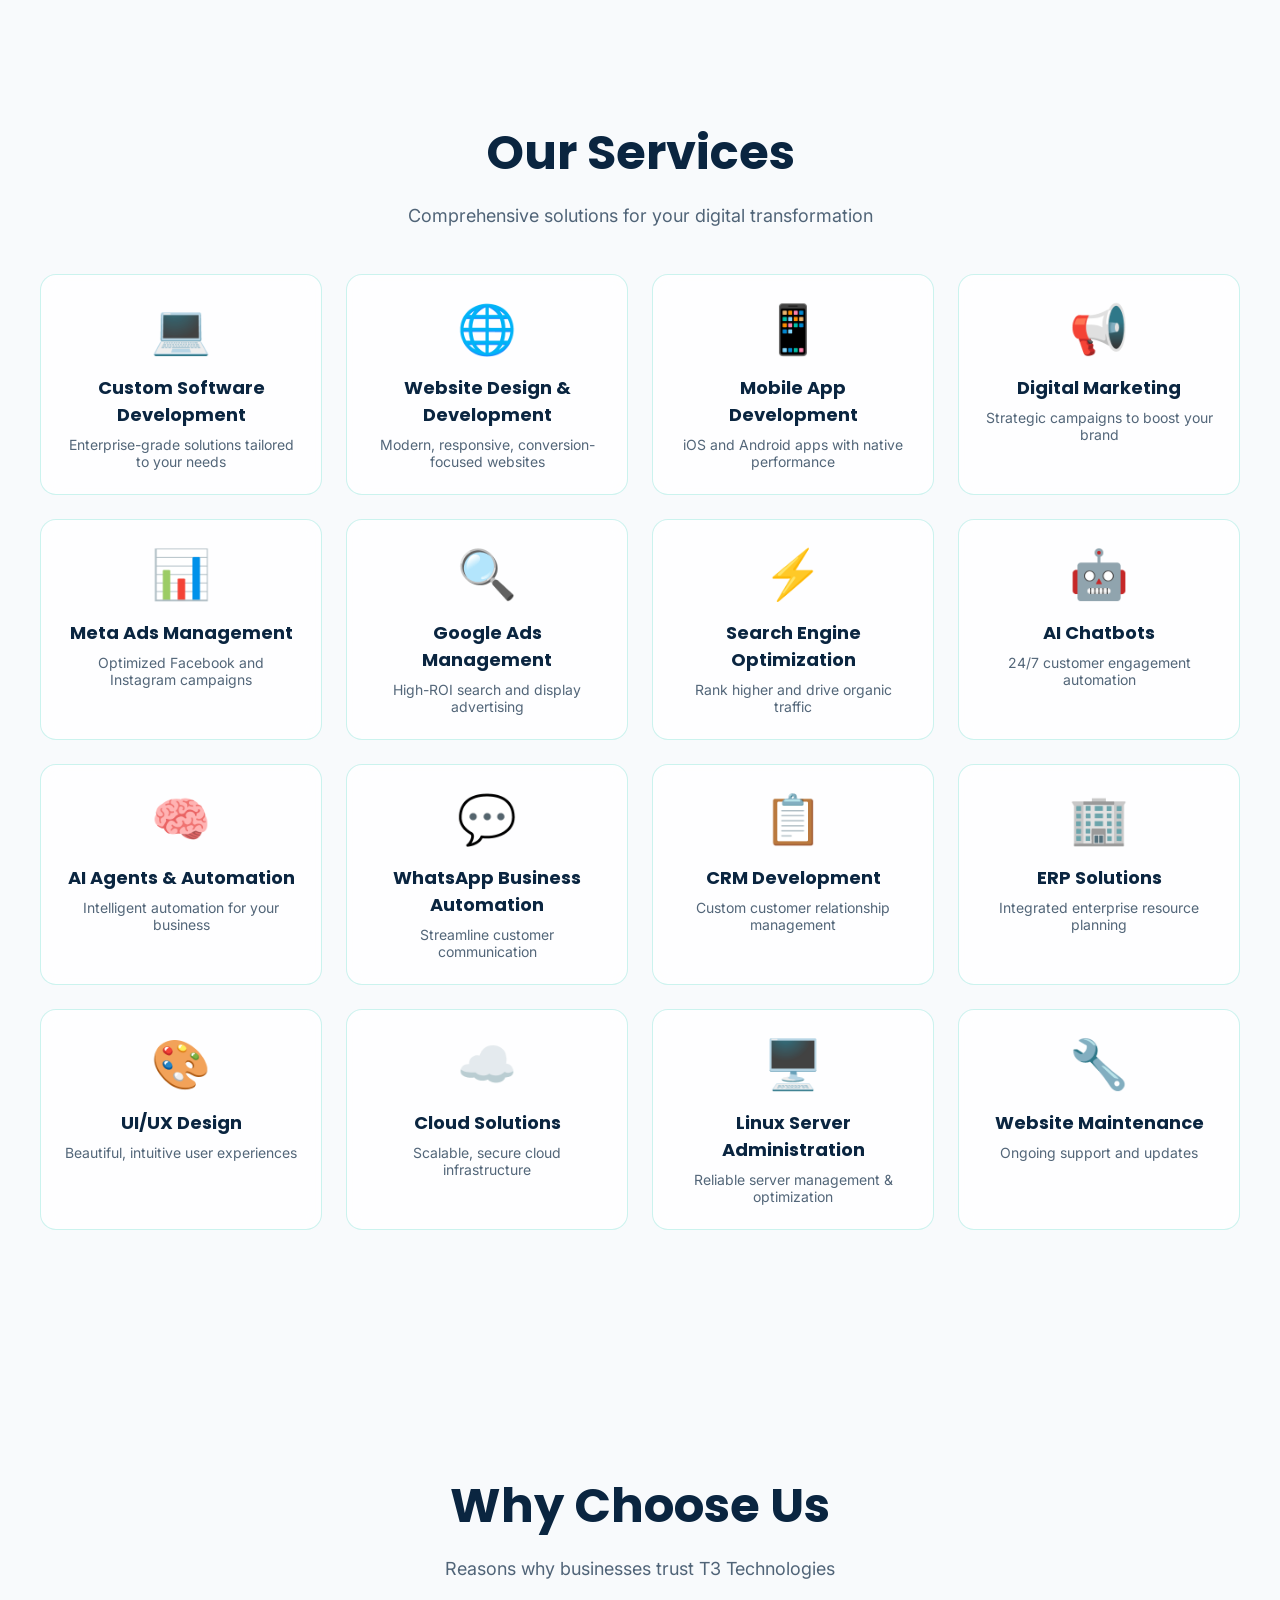
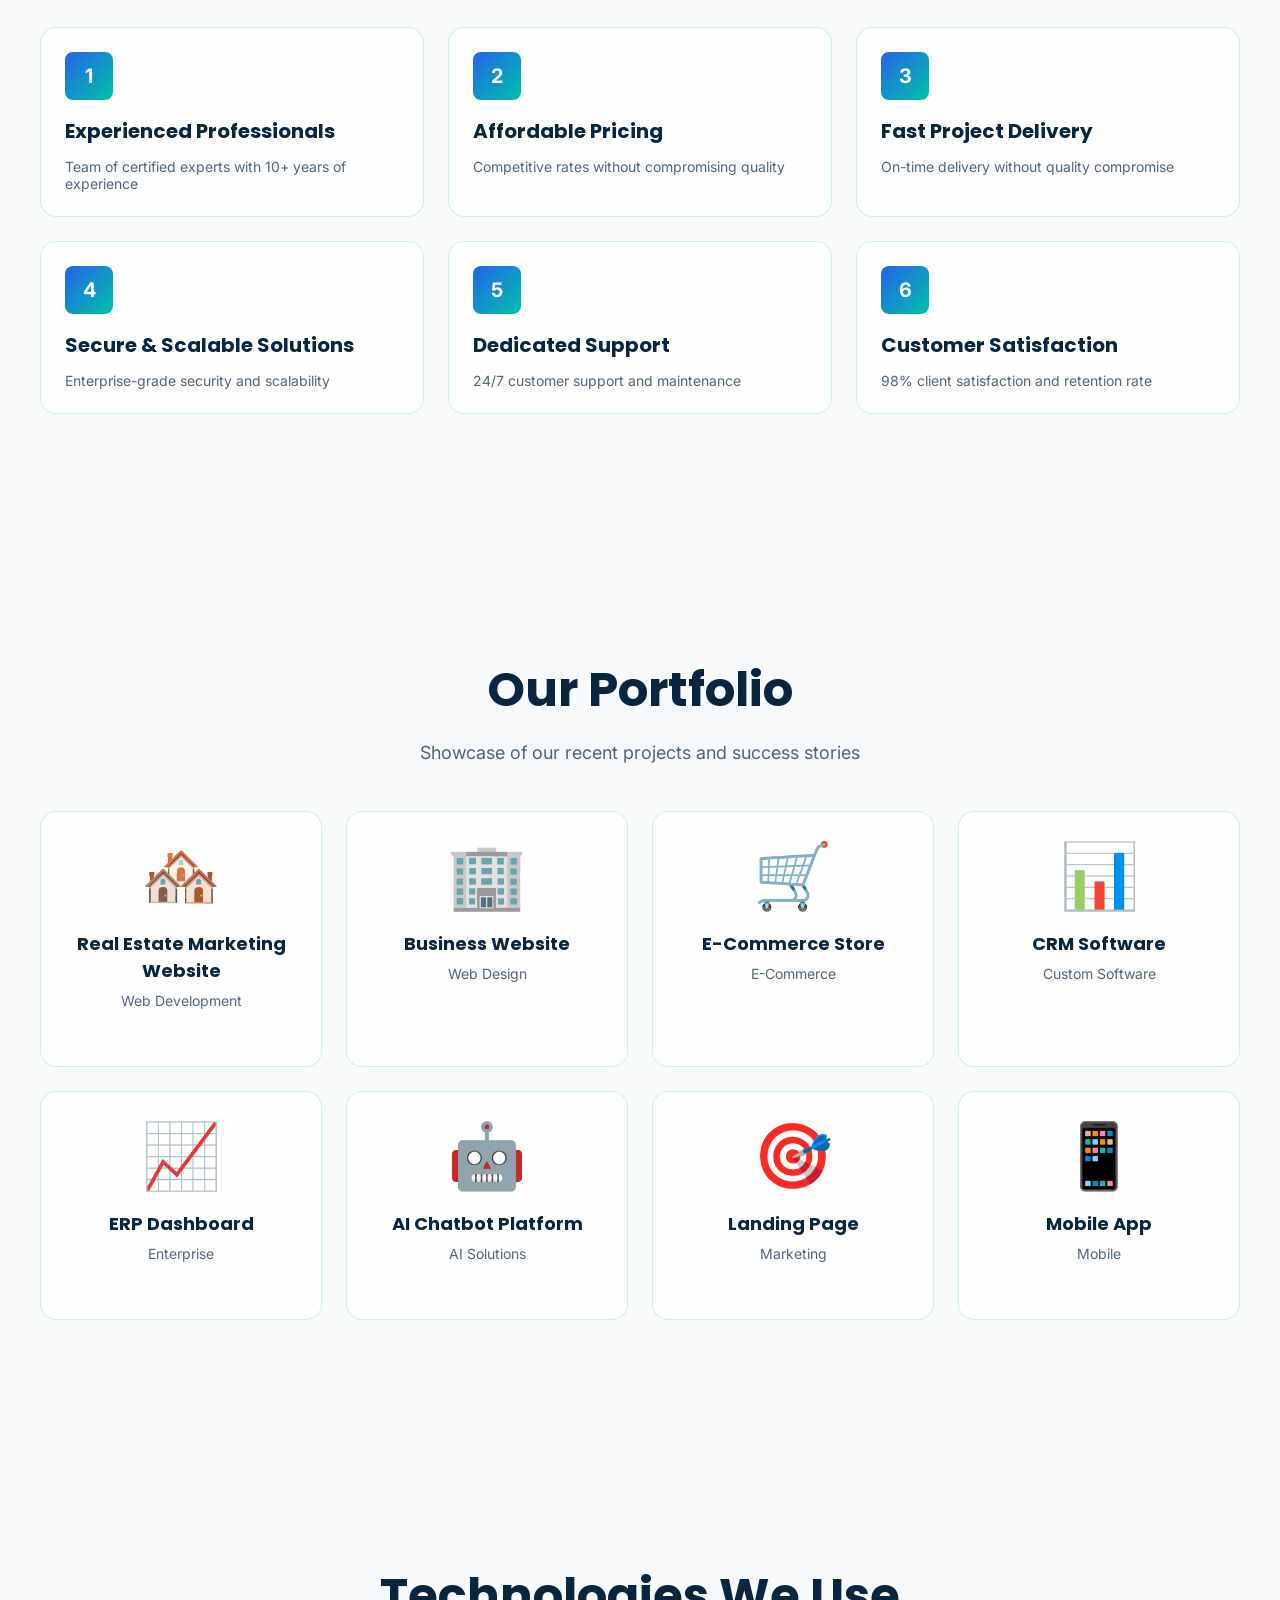
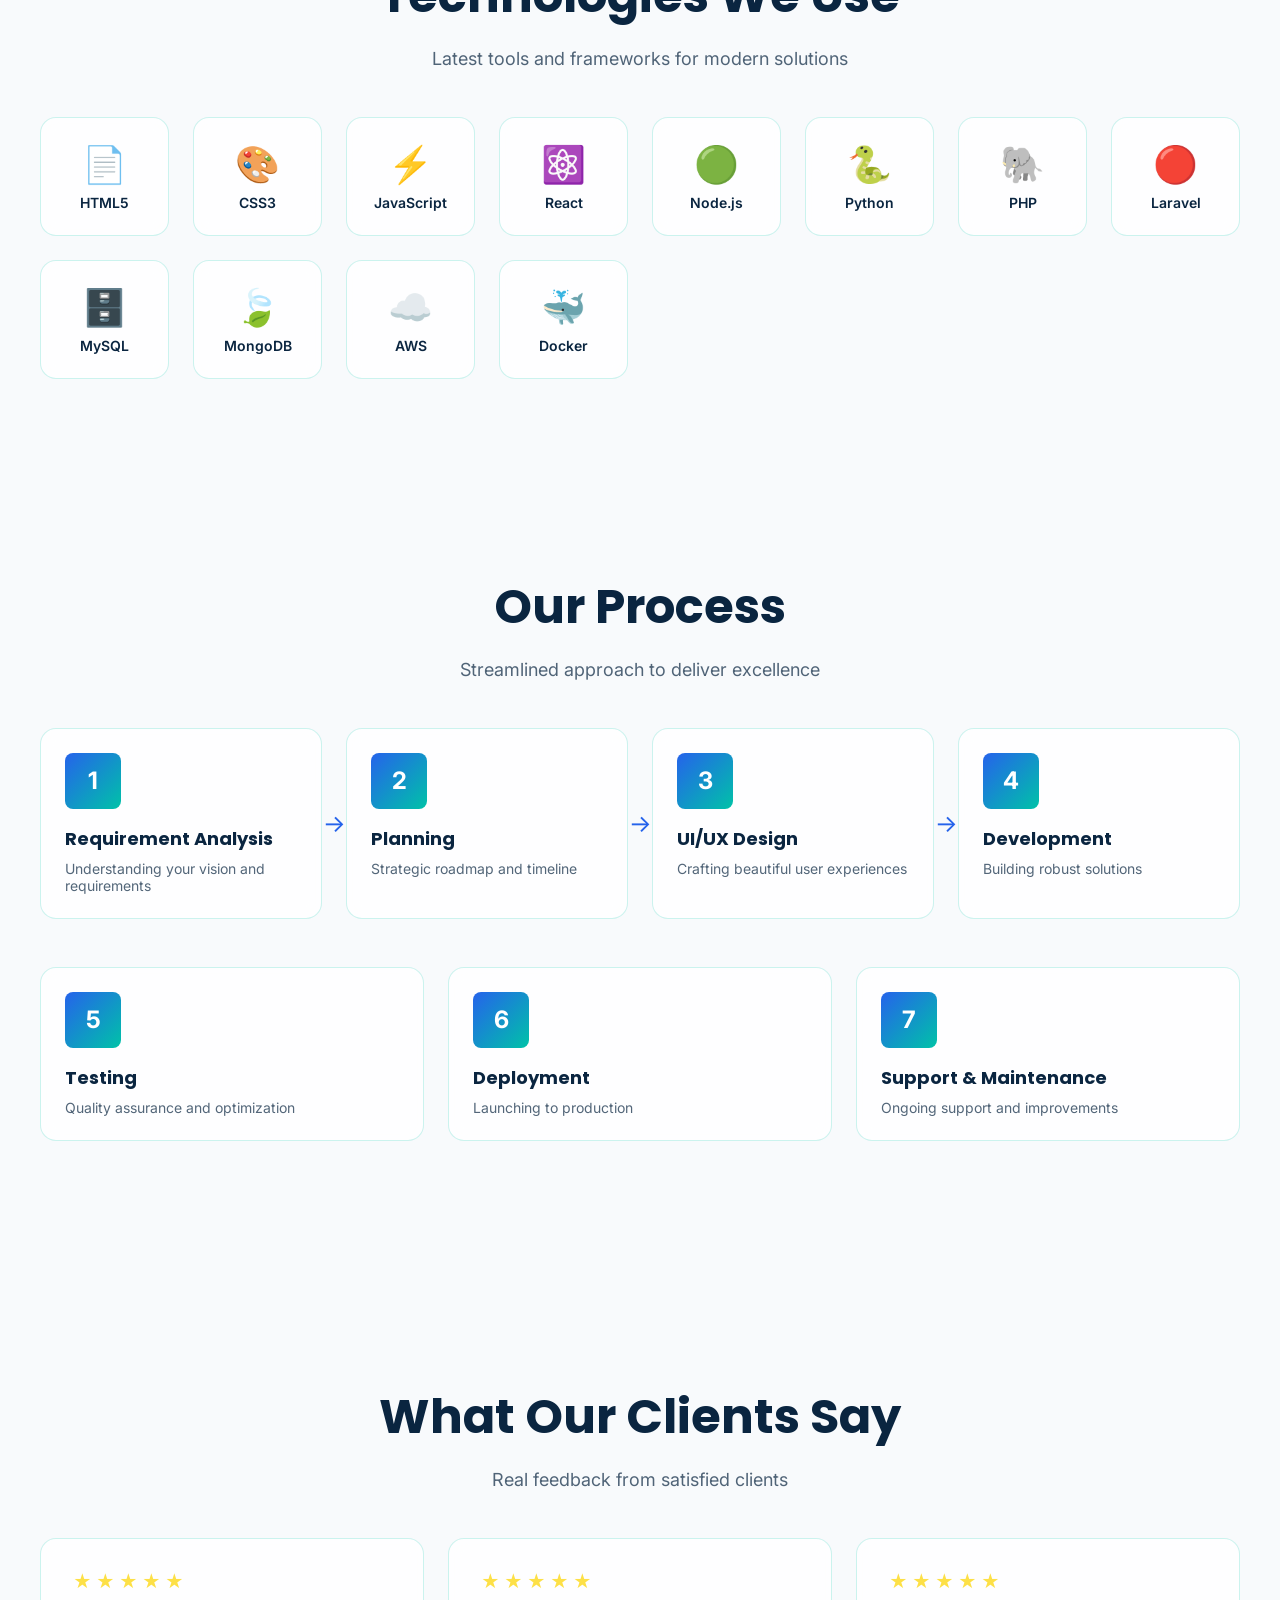
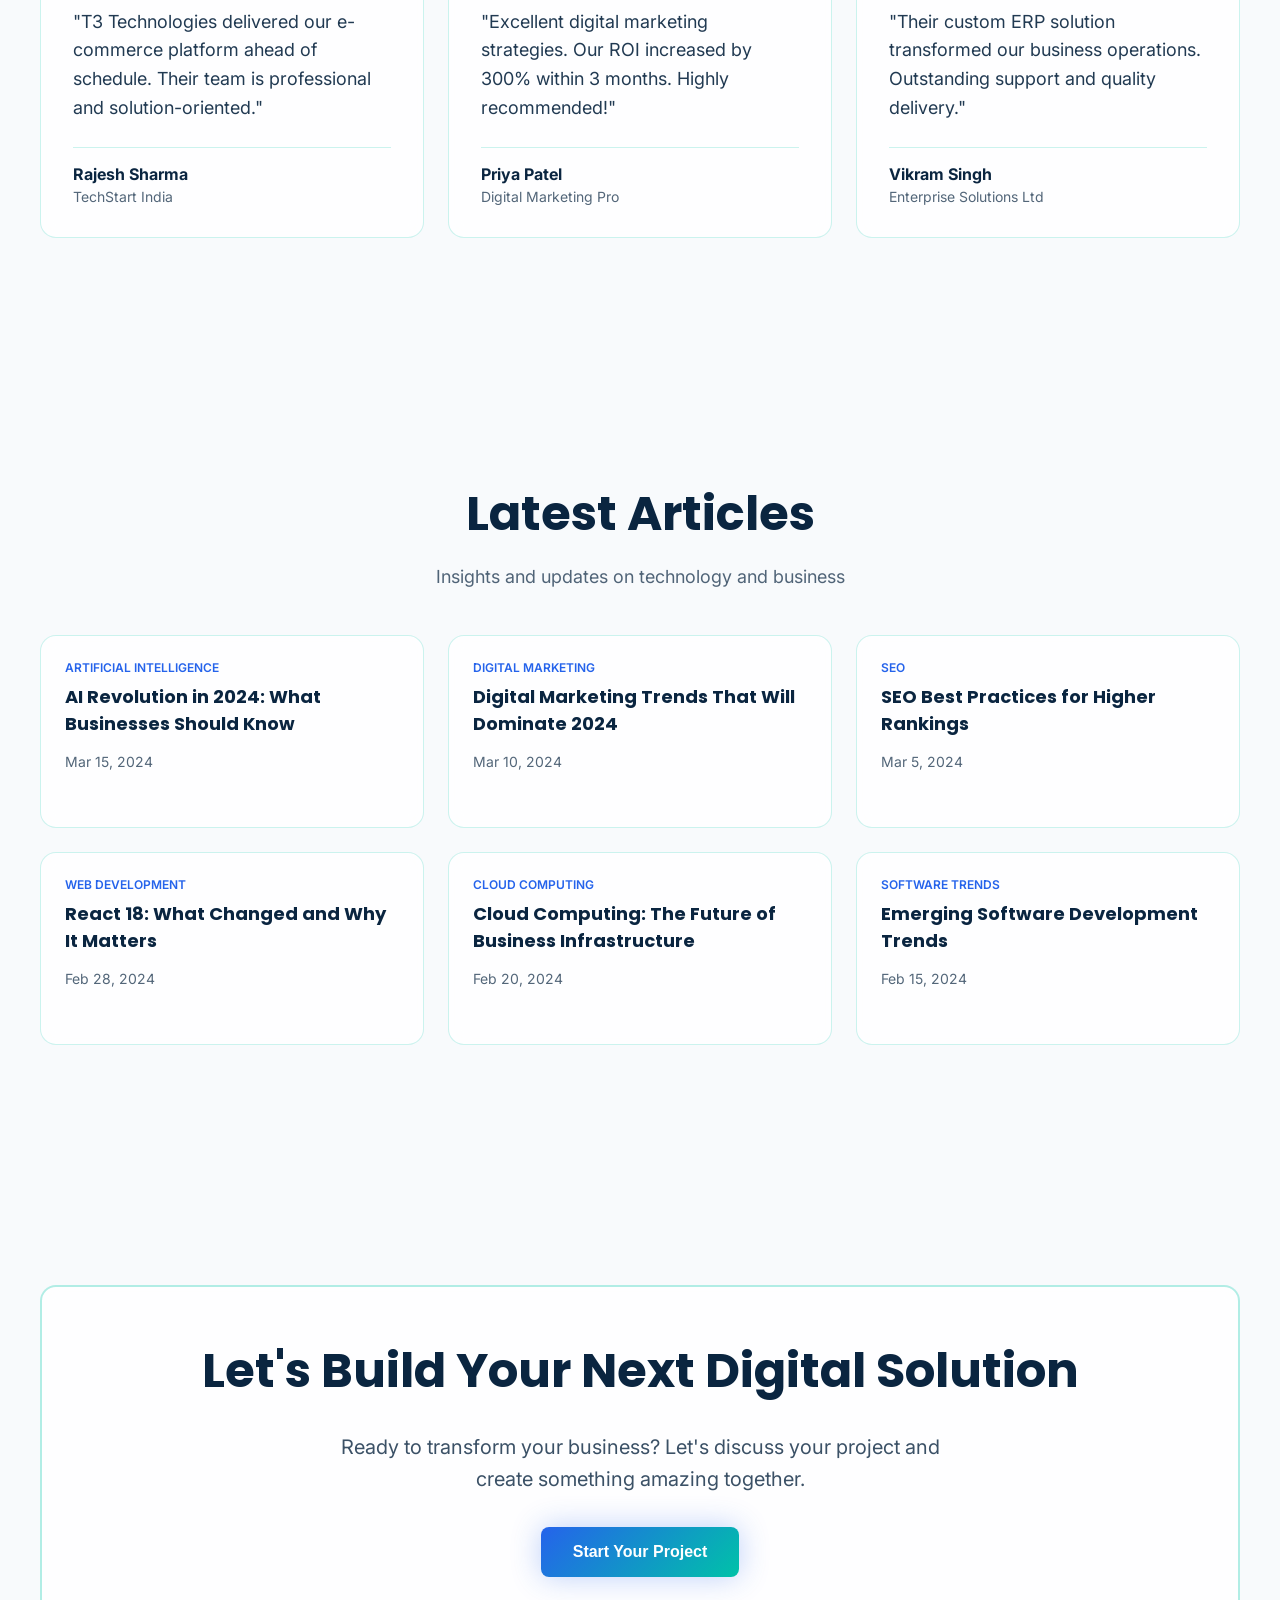
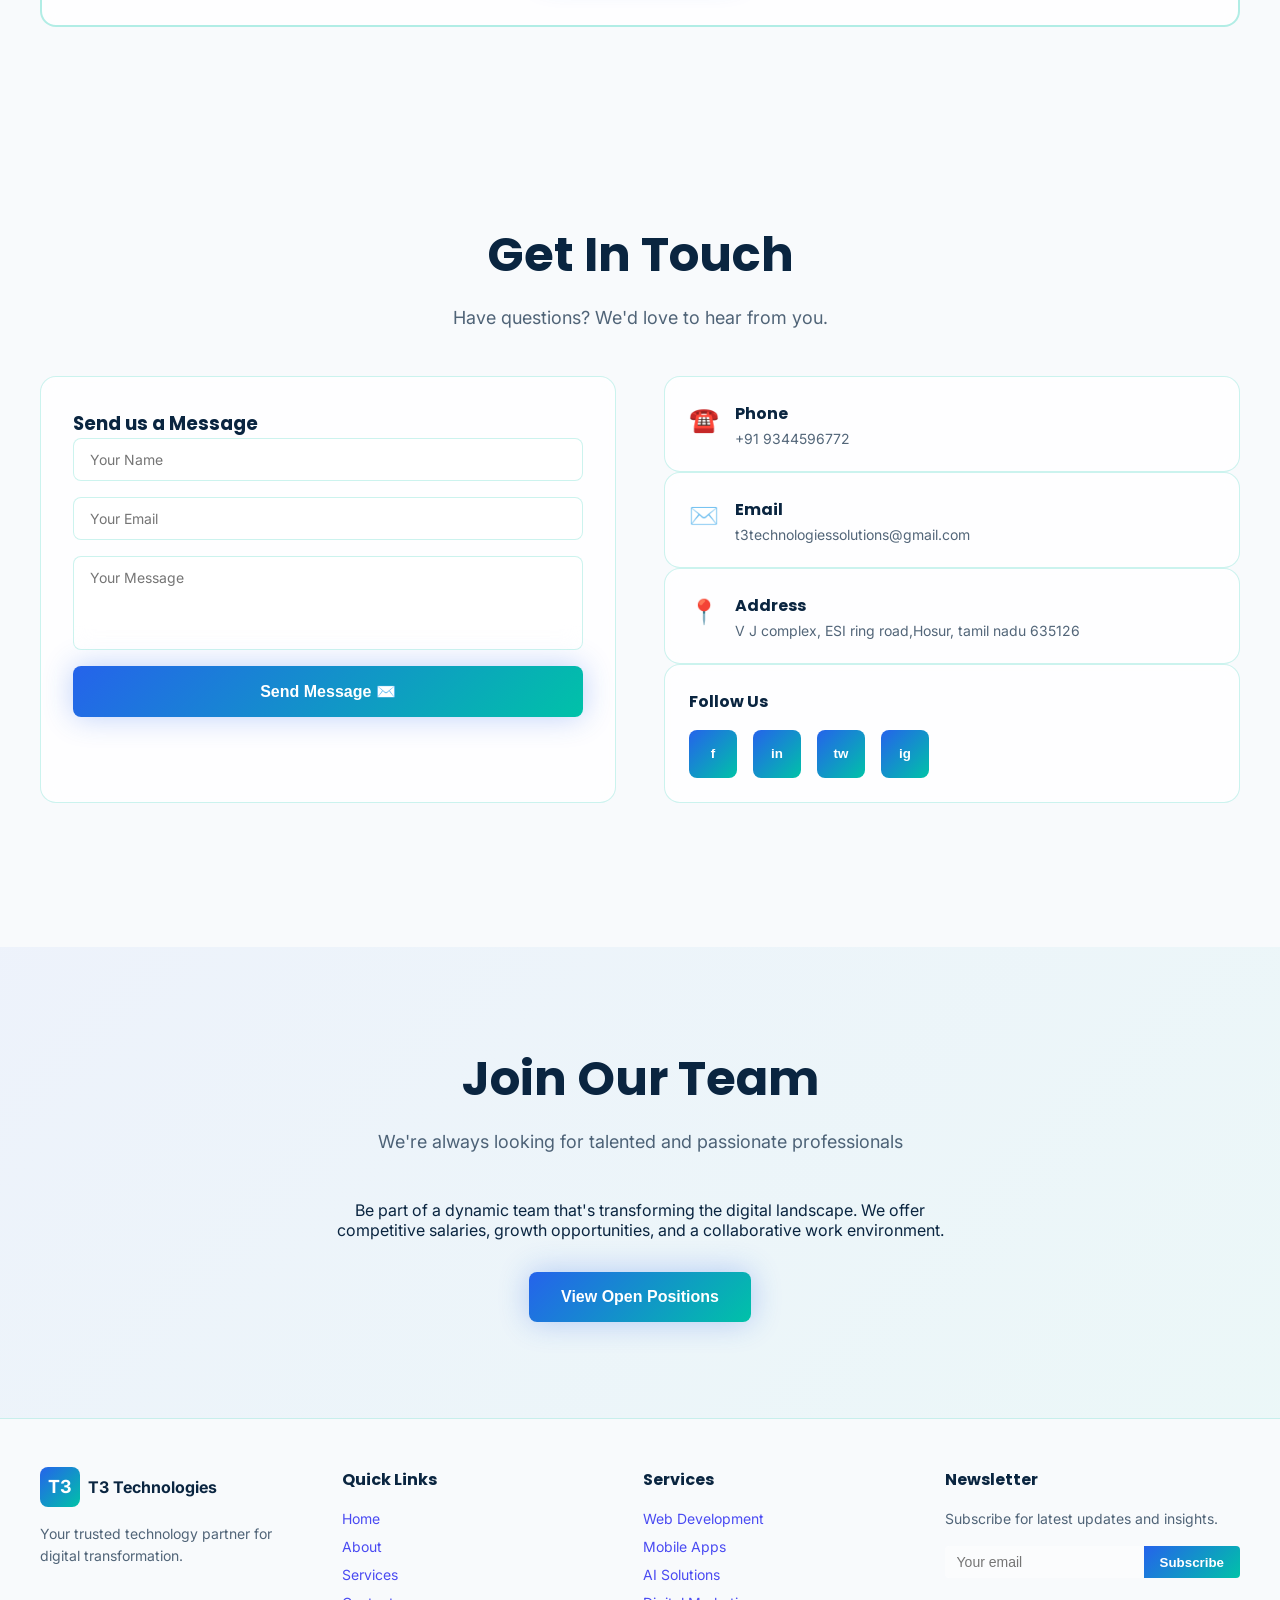
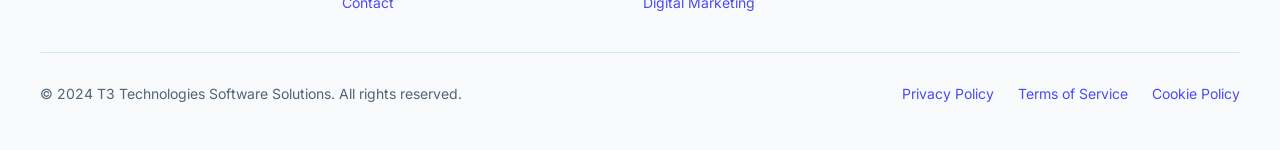
==== commit f6a748a5: "Update index.html" ====
--- a/index.html
+++ b/index.html
@@ -1100,7 +1100,7 @@
                 <a onclick="scrollToSection('blog')">Blog</a>
                 <a onclick="scrollToSection('careers')">Careers</a>
                 <a onclick="scrollToSection('contact')">Contact</a>
-              <a href="Digital Business Card.html"> Digital Business Card </a>
+              <a href="Digital business card.html"> Digital Business Card </a>
             </div>
 
             <div class="nav-icons">
@@ -1121,7 +1121,7 @@
             <a onclick="scrollToSection('blog')">Blog</a>
             <a onclick="scrollToSection('careers')">Careers</a>
             <a onclick="scrollToSection('contact')">Contact</a>
-            <a href="Digital Business Card.html"> Digital Business Card </a>
+            <a href="Digital business card.html"> Digital Business Card </a>
 
         </div>
     </nav>
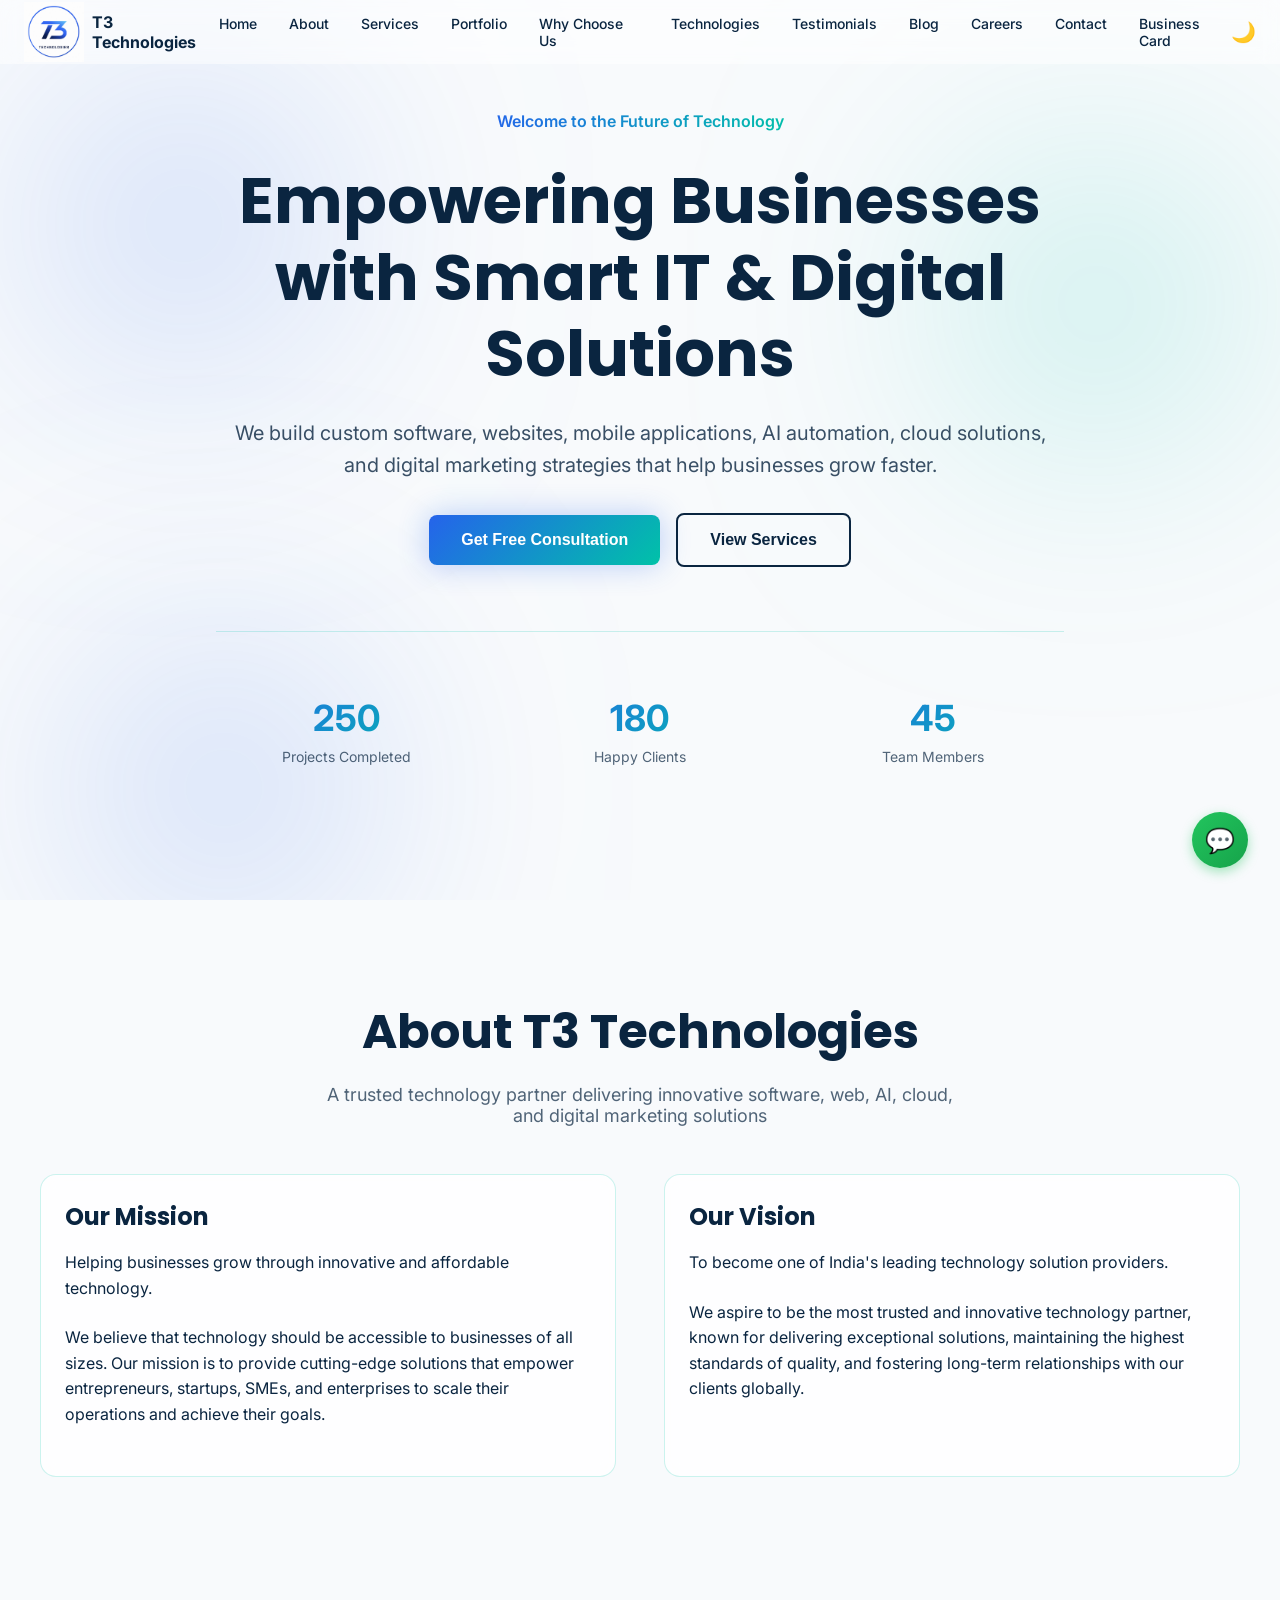
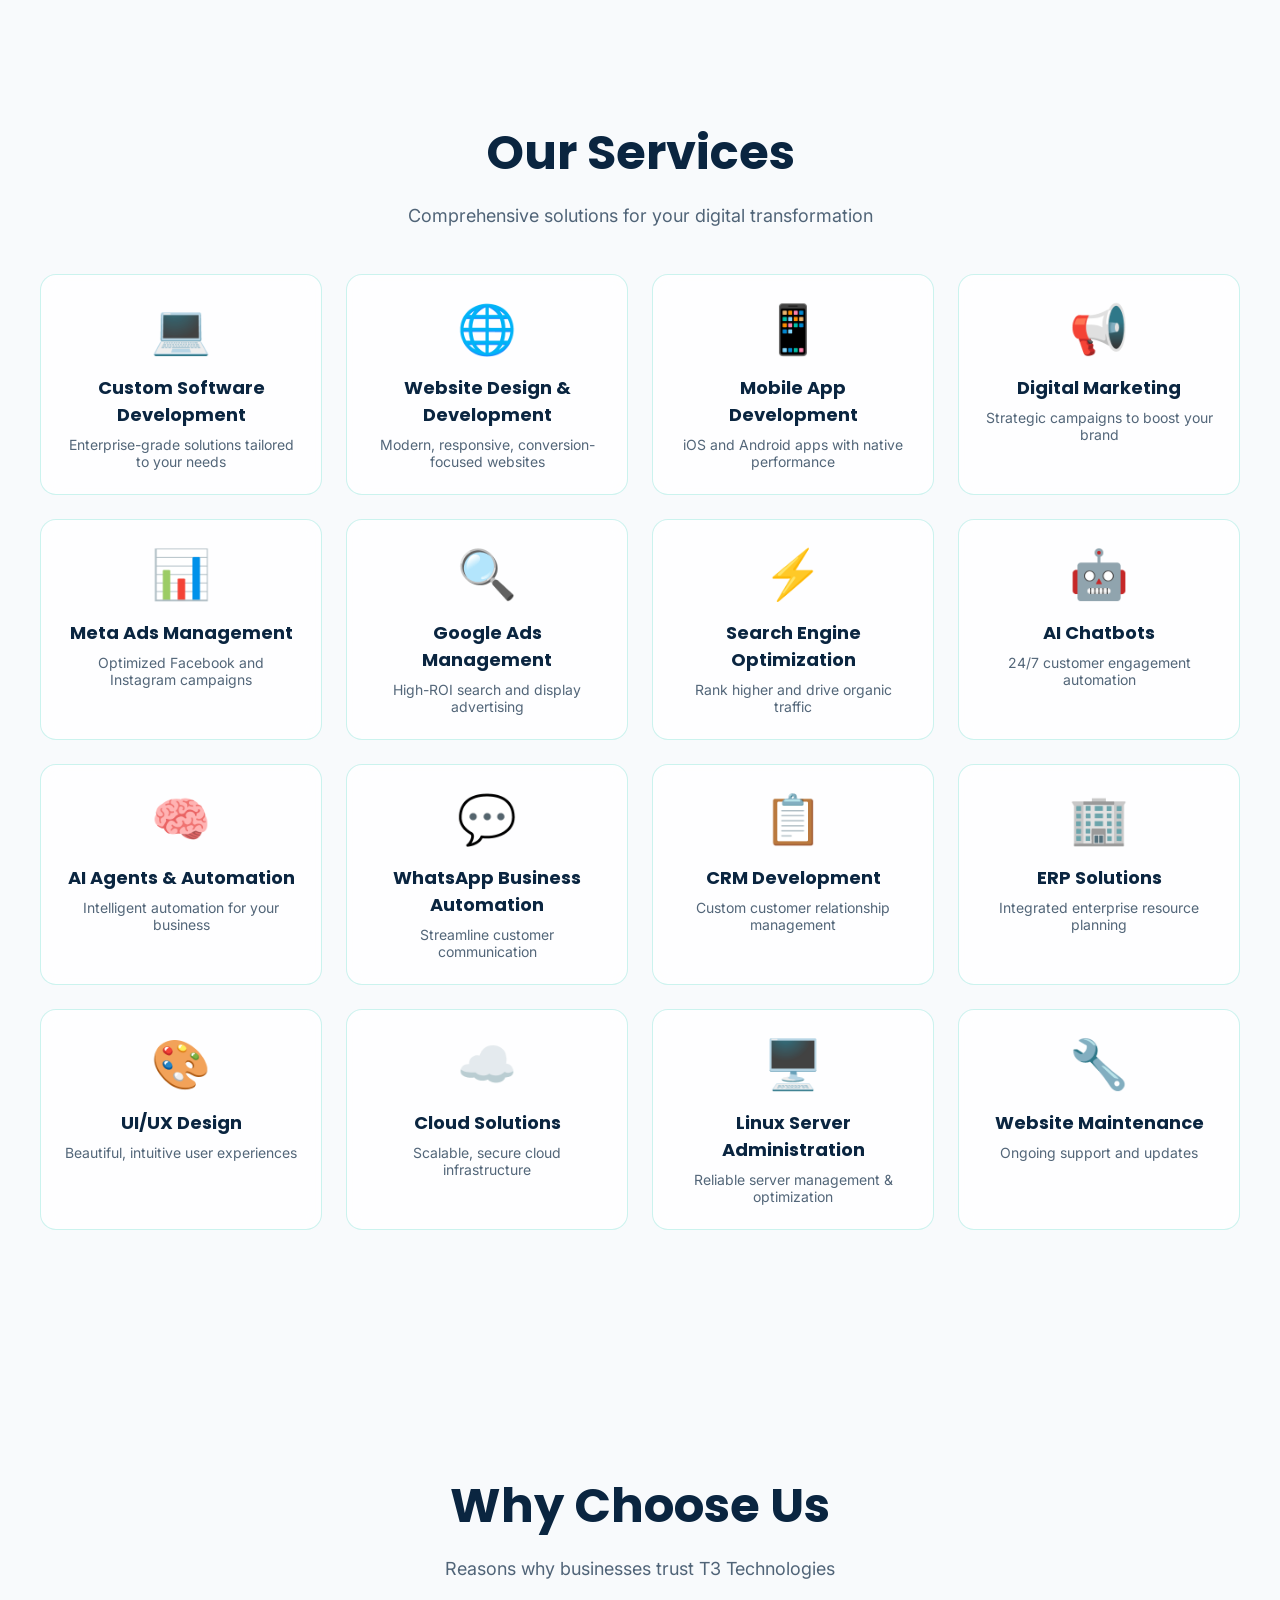
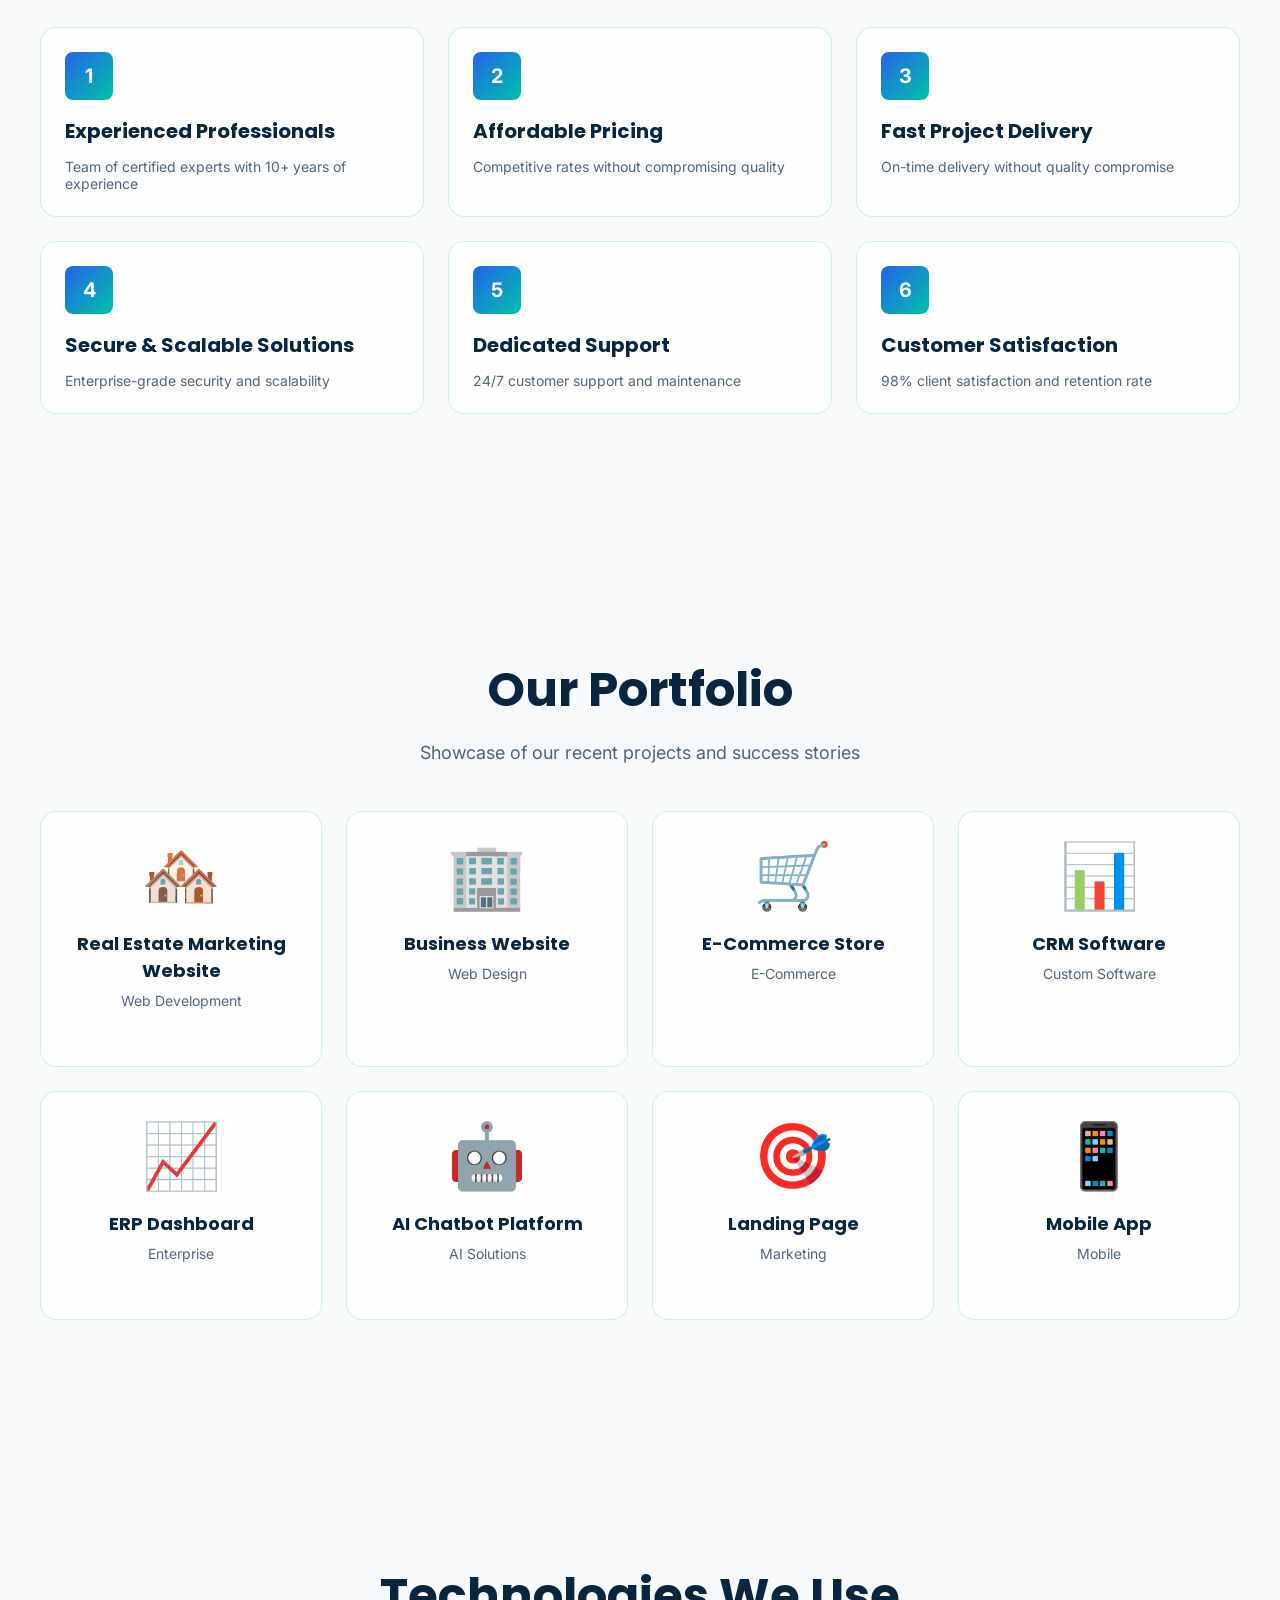
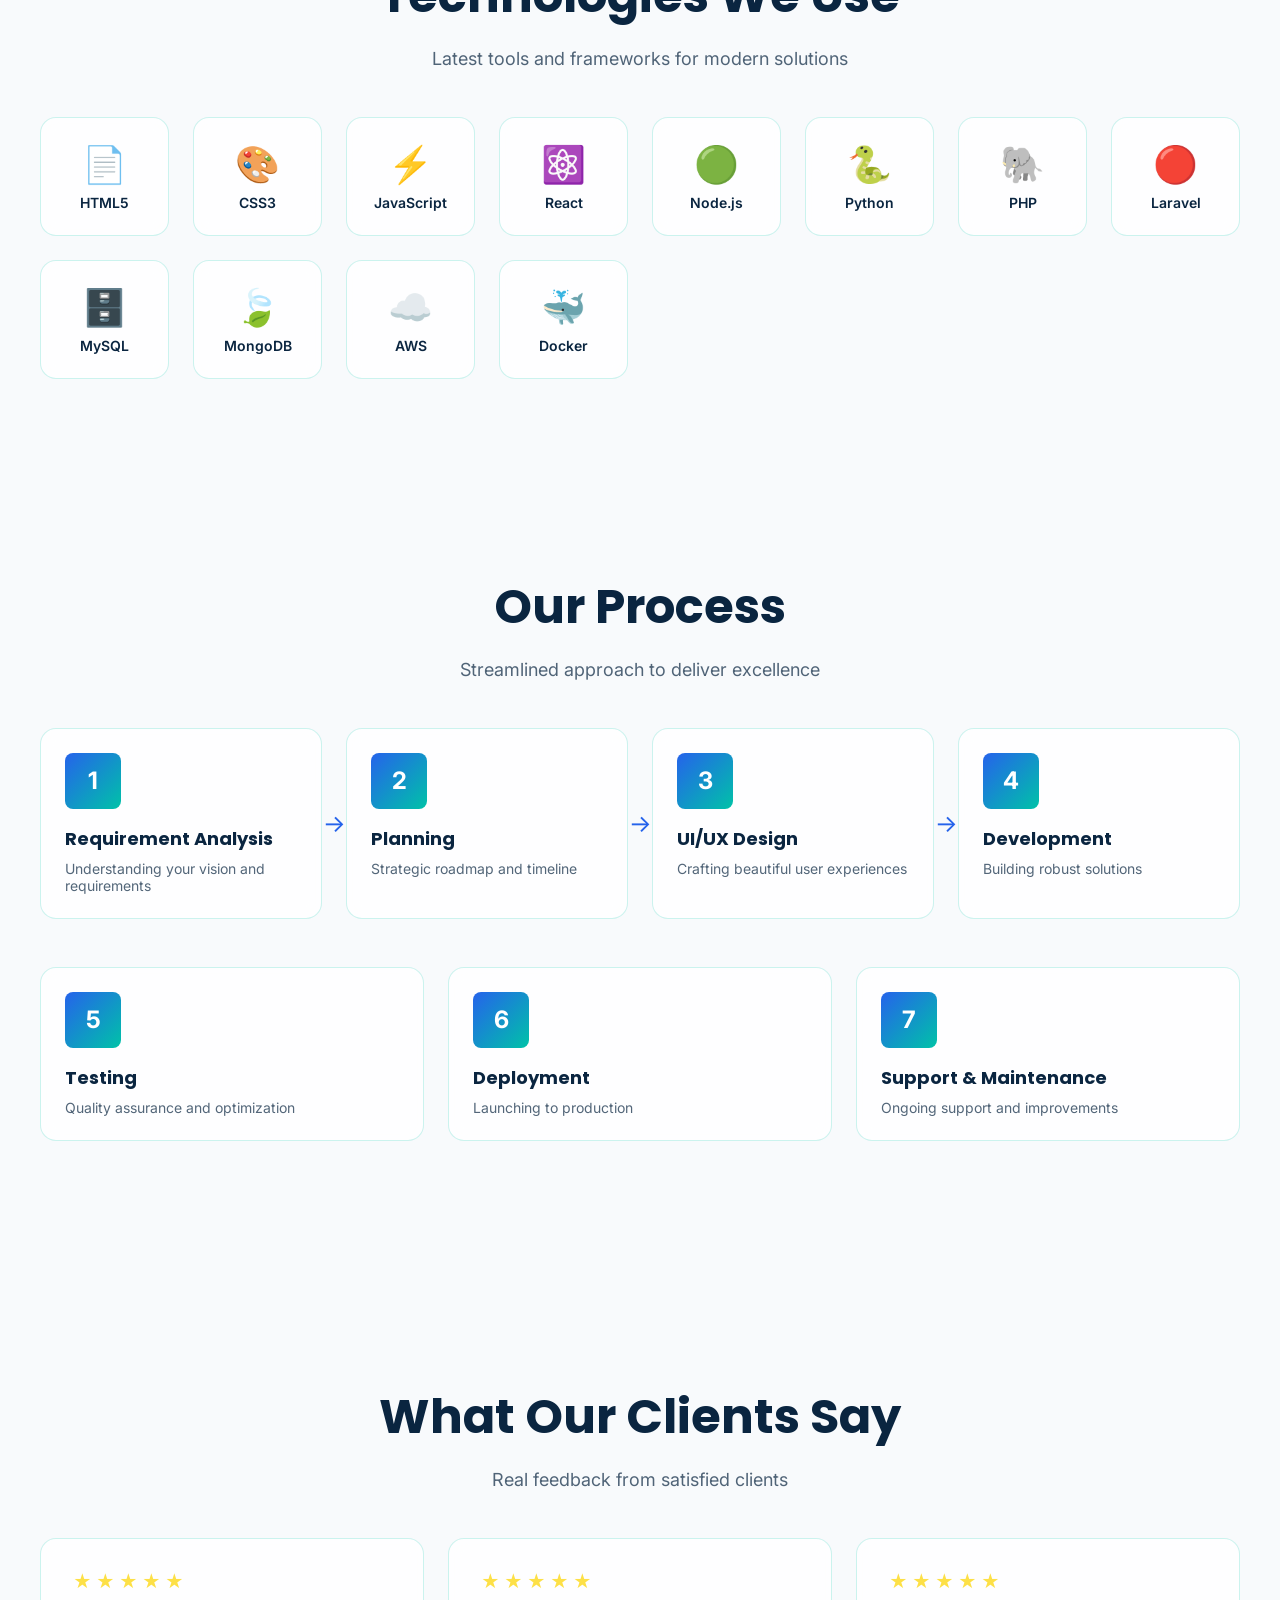
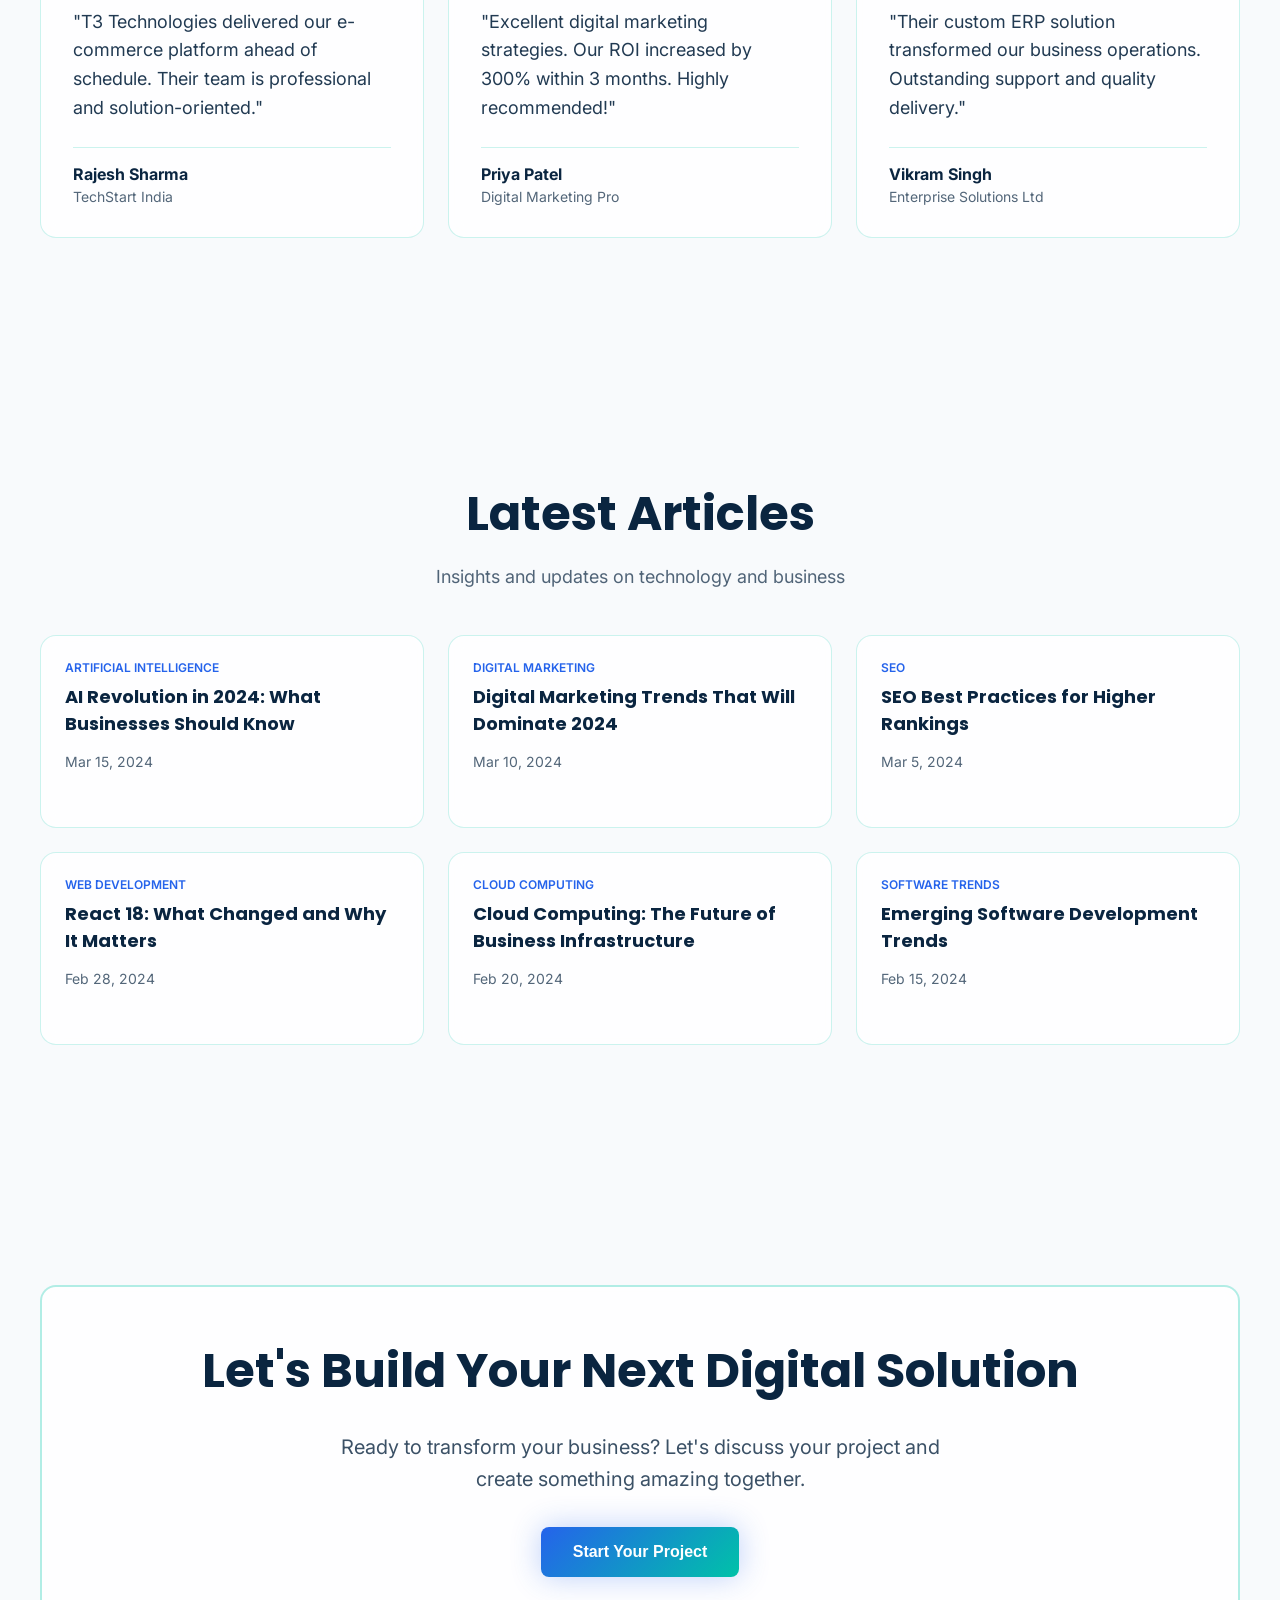
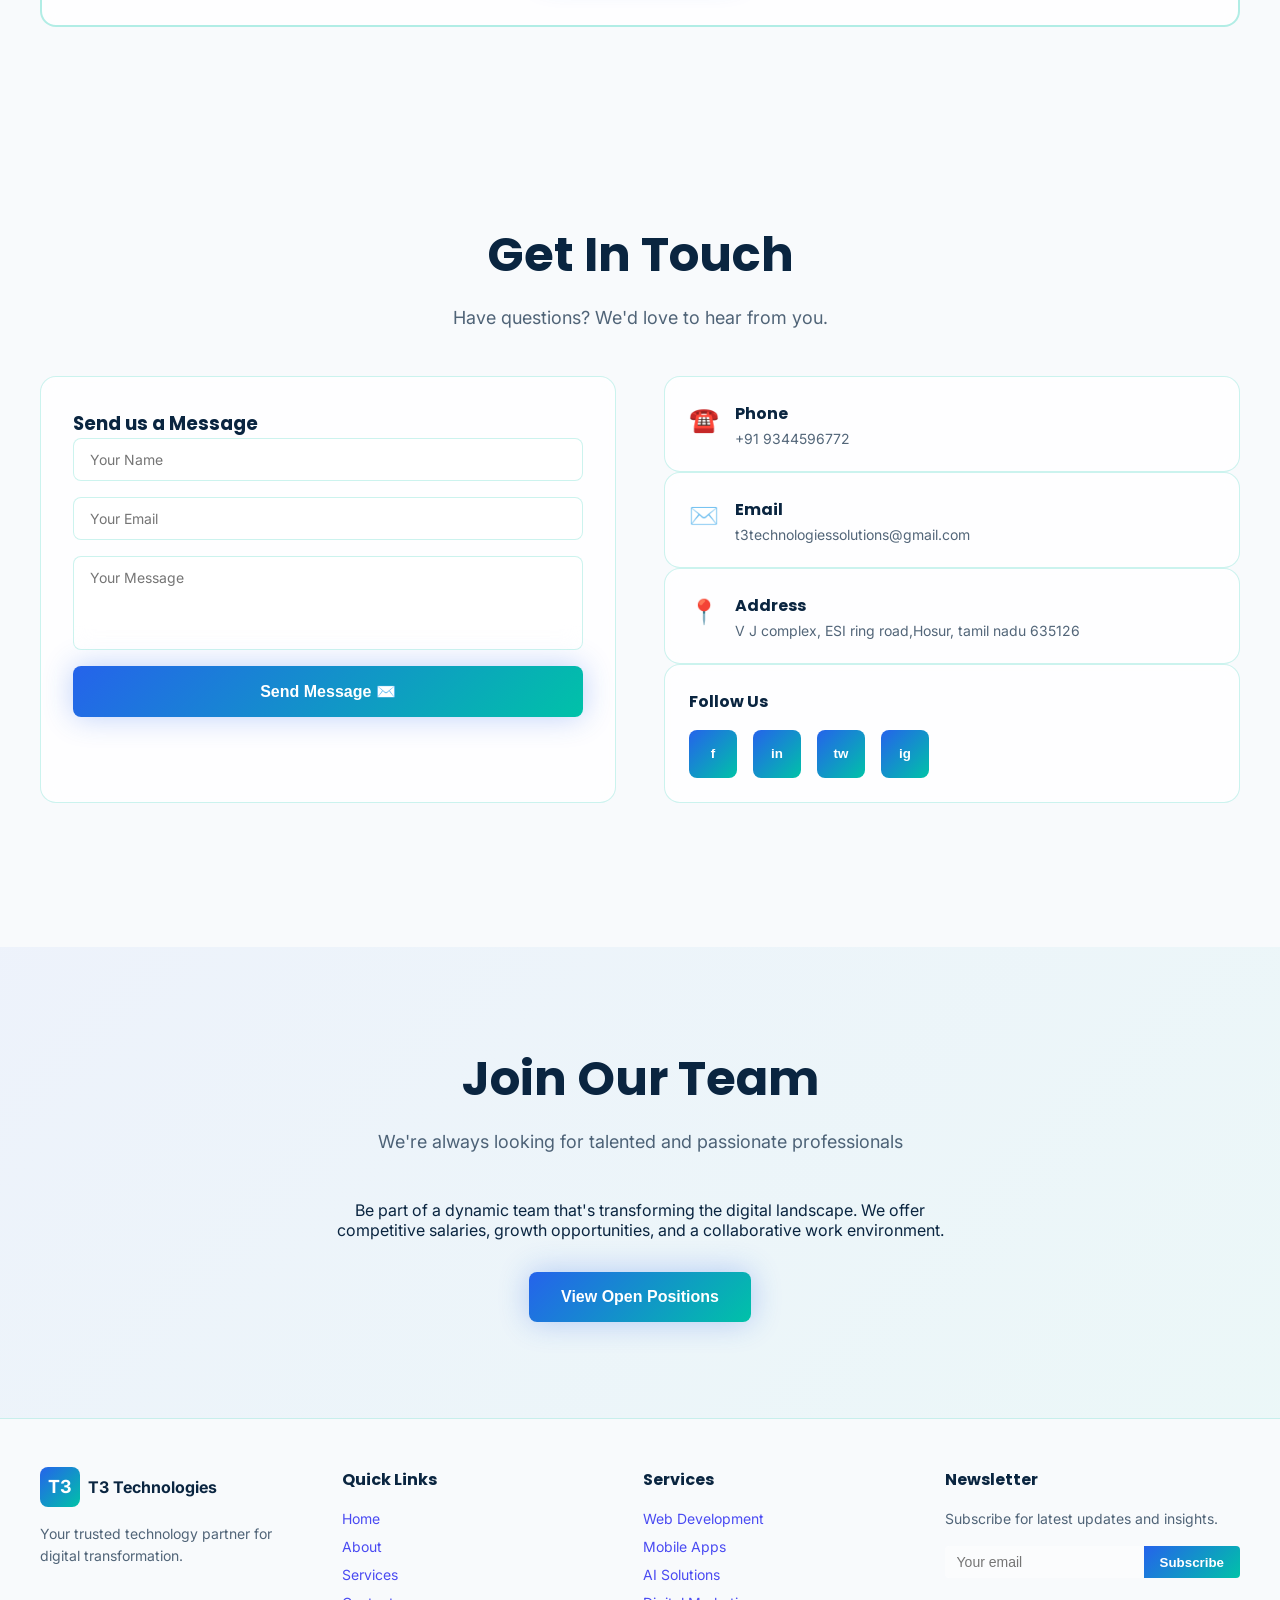
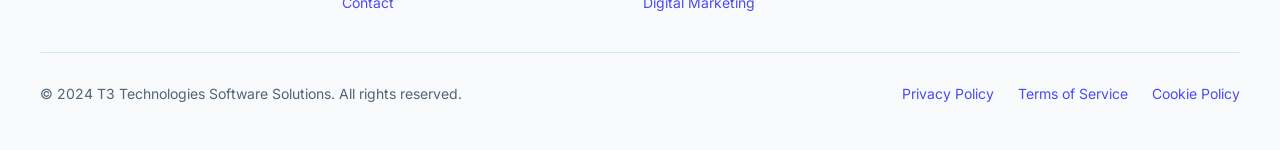
==== commit f78befa0: "Update index.html" ====
--- a/index.html
+++ b/index.html
@@ -1100,9 +1100,8 @@
                 <a onclick="scrollToSection('blog')">Blog</a>
                 <a onclick="scrollToSection('careers')">Careers</a>
                 <a onclick="scrollToSection('contact')">Contact</a>
-              <a href="Digital business card.html"> Digital Business Card </a>
+              <a href="digital card.html">Business Card</a>
             </div>
-
             <div class="nav-icons">
                 <button class="icon-btn" id="themeToggle" title="Toggle Dark Mode">🌙</button>
                 <button class="menu-btn" id="menuBtn" onclick="toggleMobileMenu()">☰</button>
@@ -1121,8 +1120,7 @@
             <a onclick="scrollToSection('blog')">Blog</a>
             <a onclick="scrollToSection('careers')">Careers</a>
             <a onclick="scrollToSection('contact')">Contact</a>
-            <a href="Digital business card.html"> Digital Business Card </a>
-
+            <a href="digital card.html">Business Card</a>
         </div>
     </nav>
 
